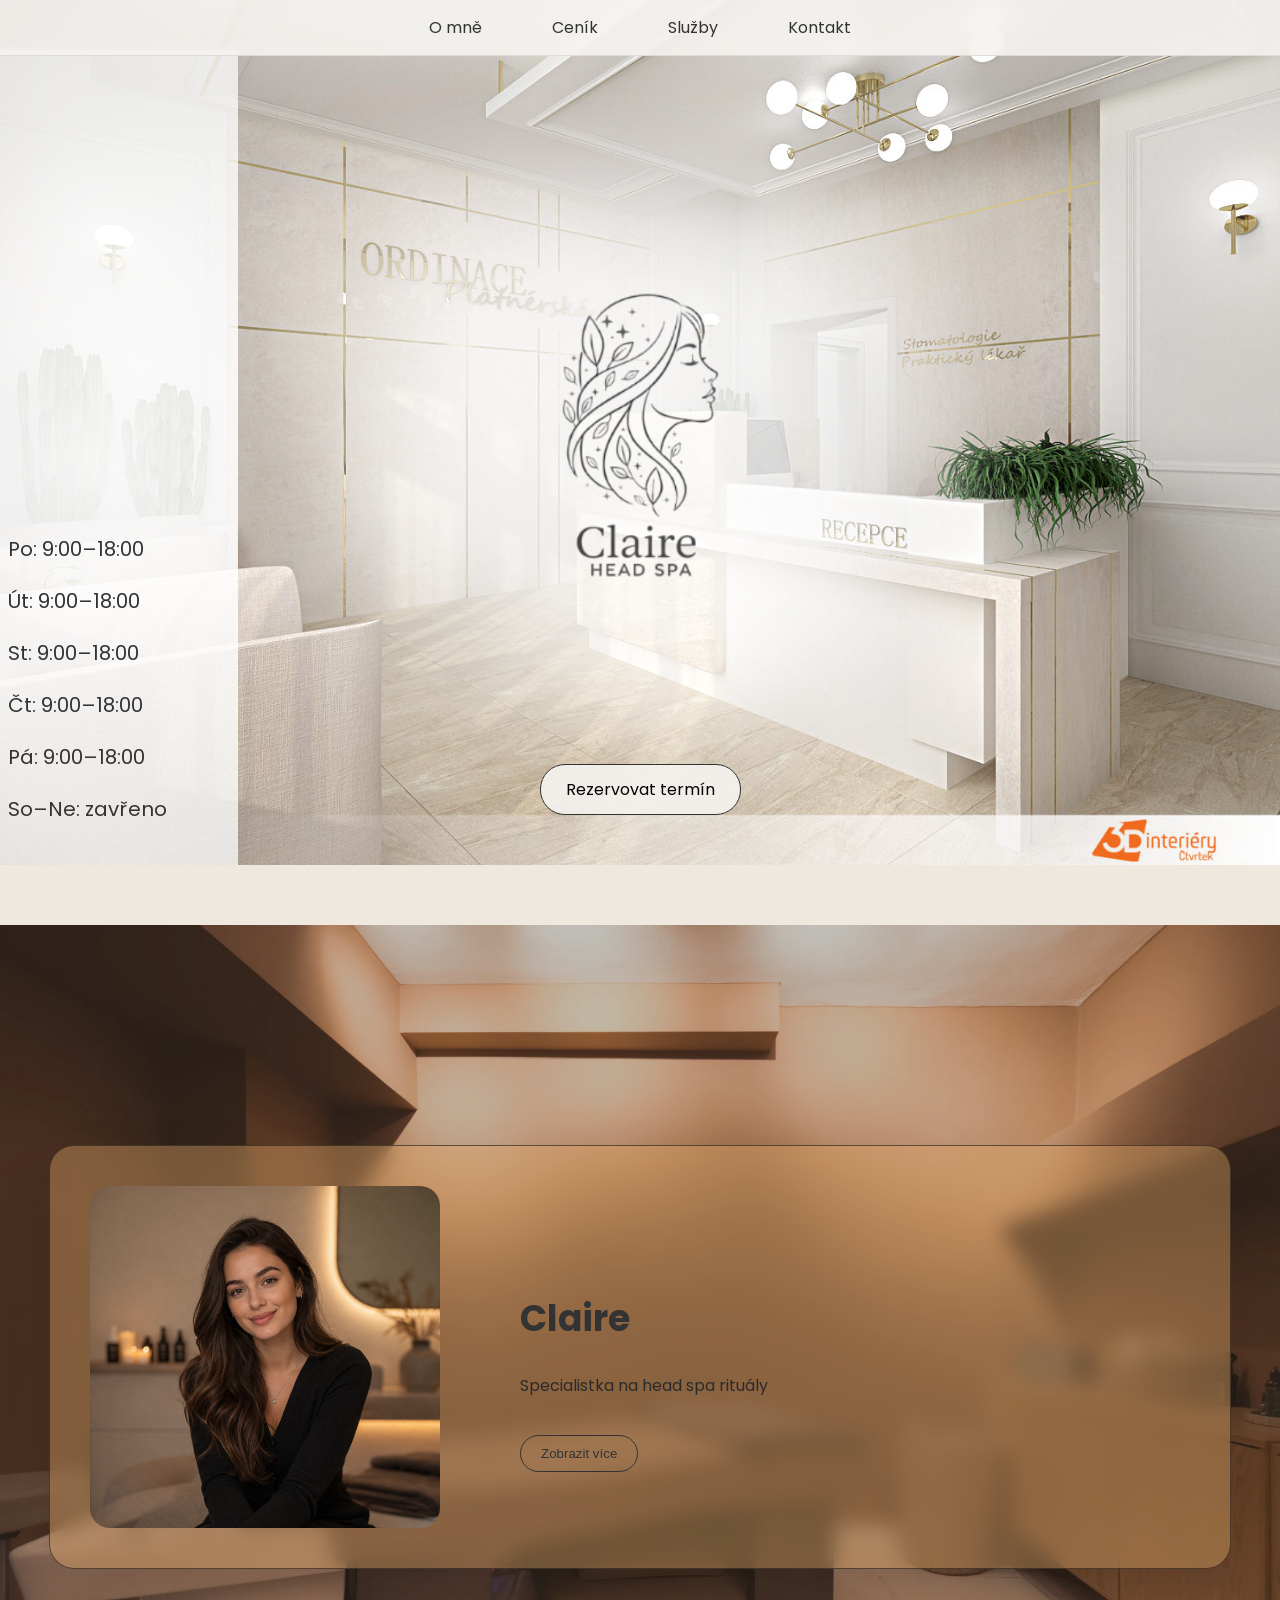
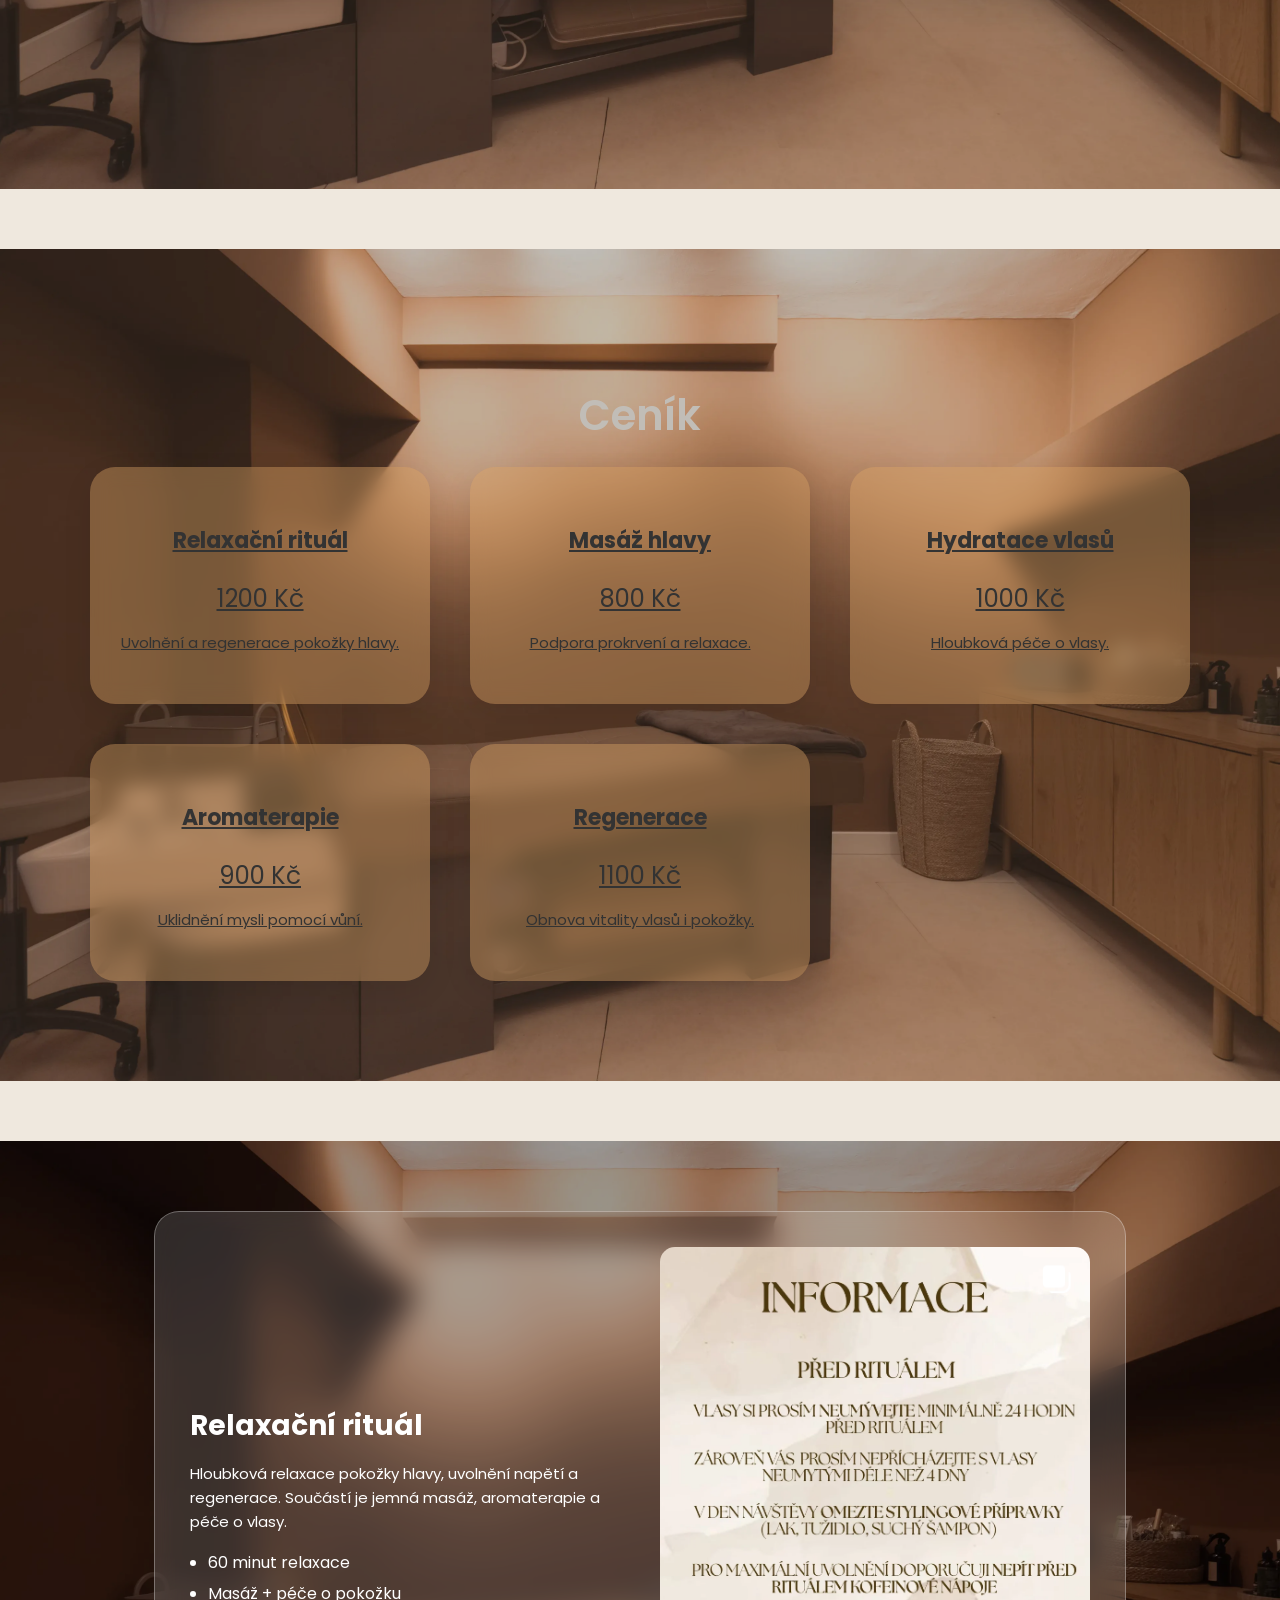
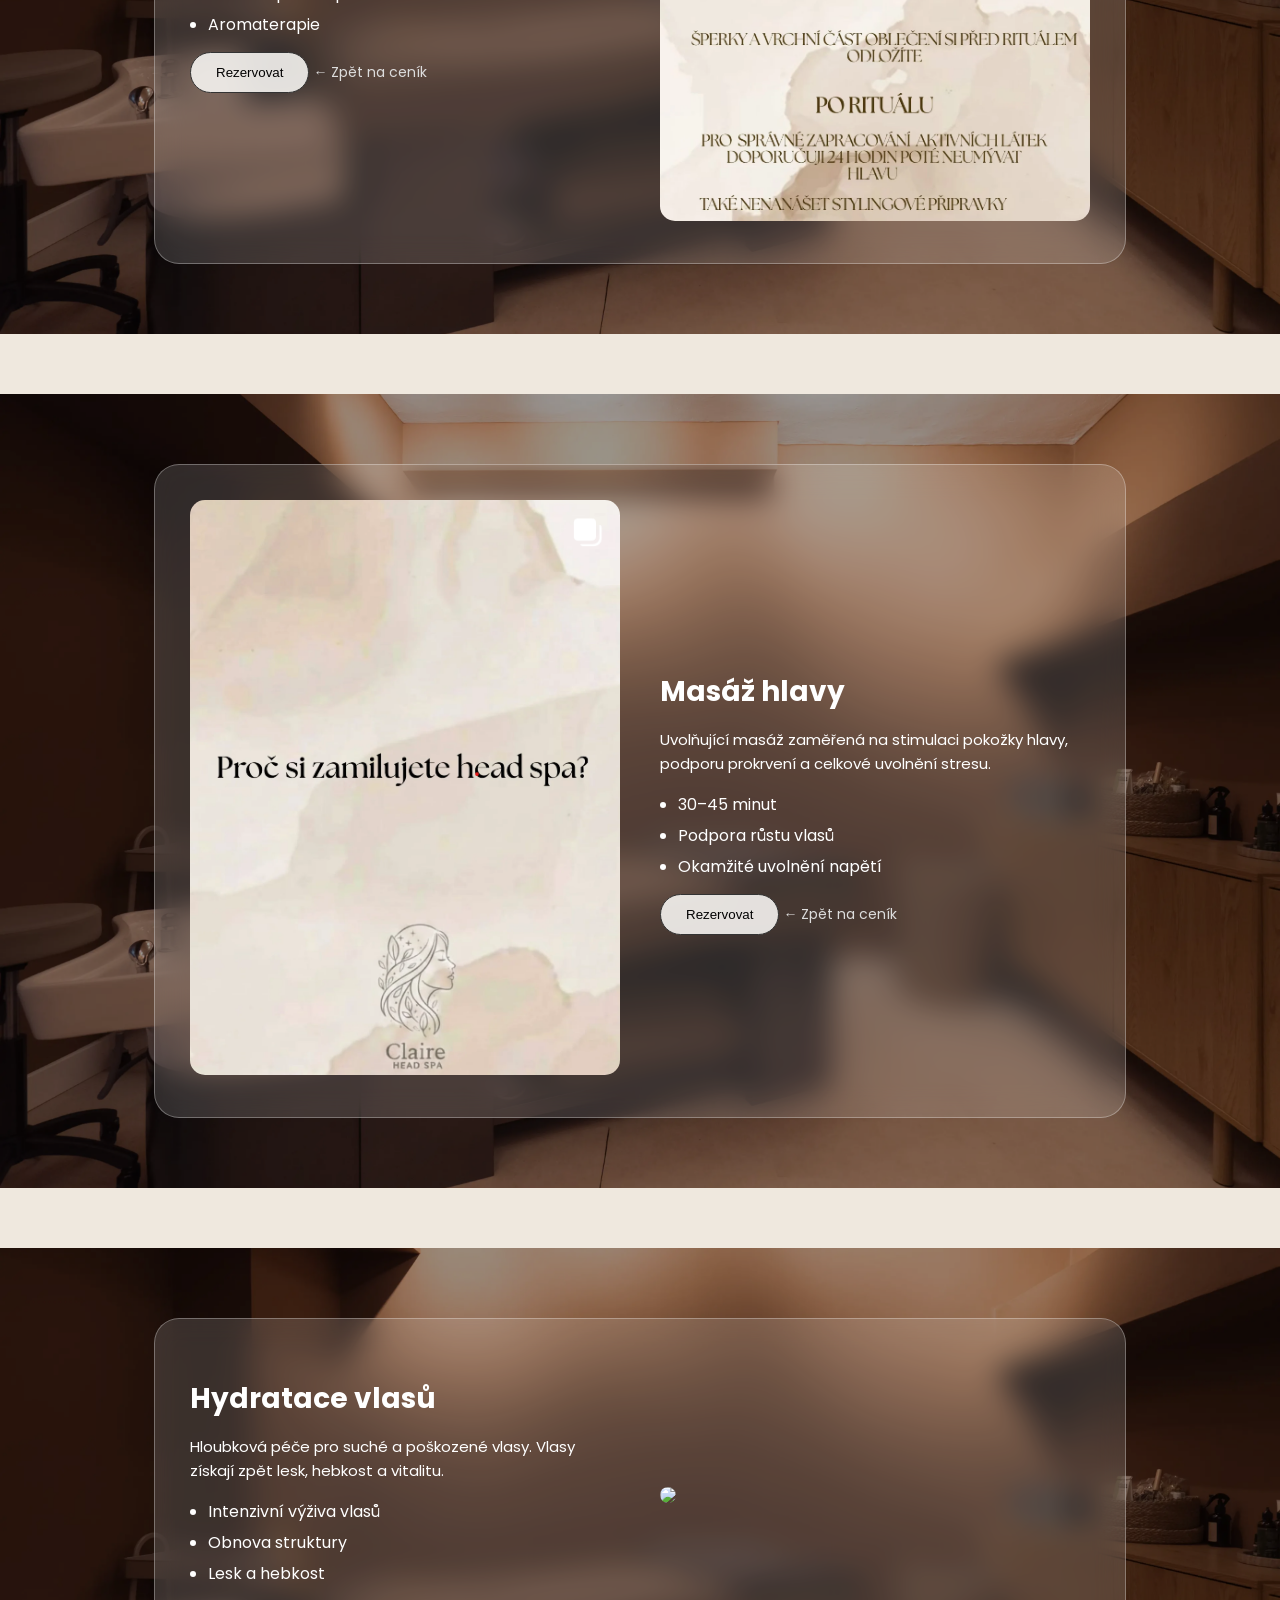
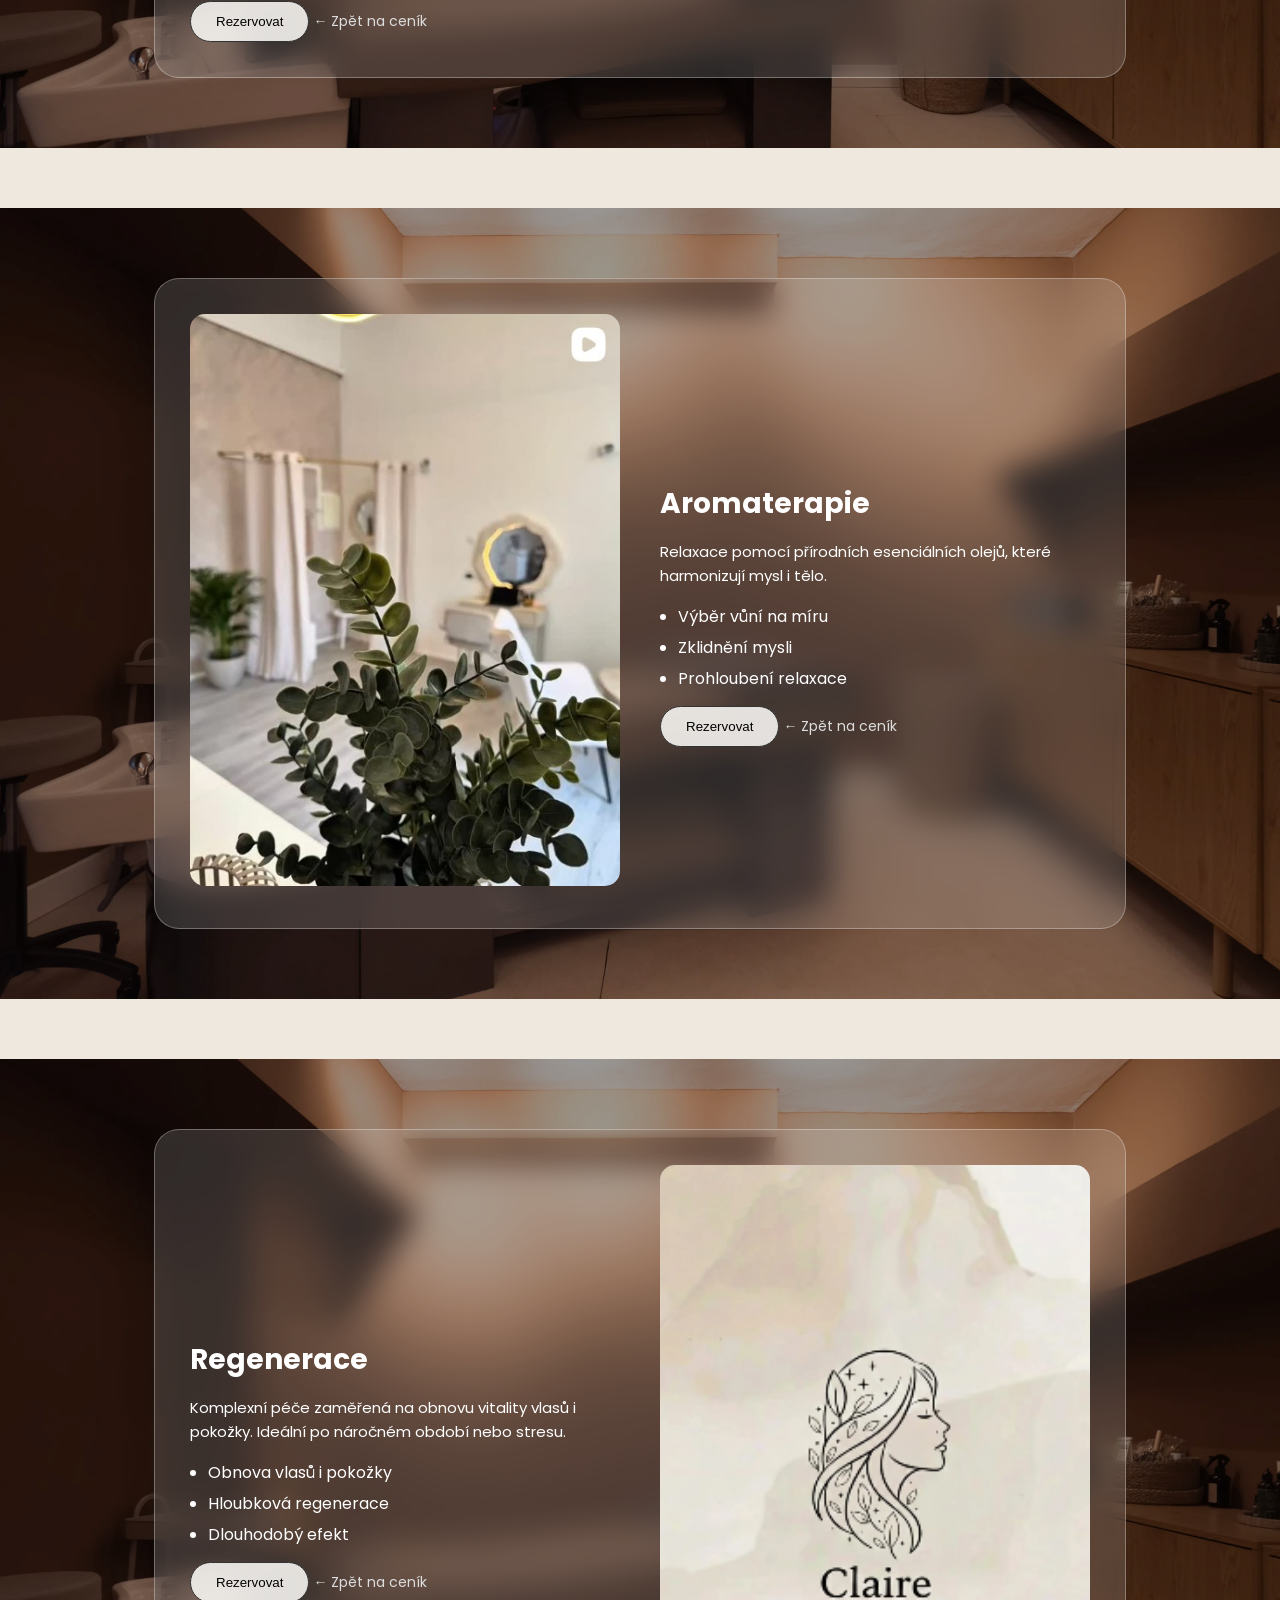
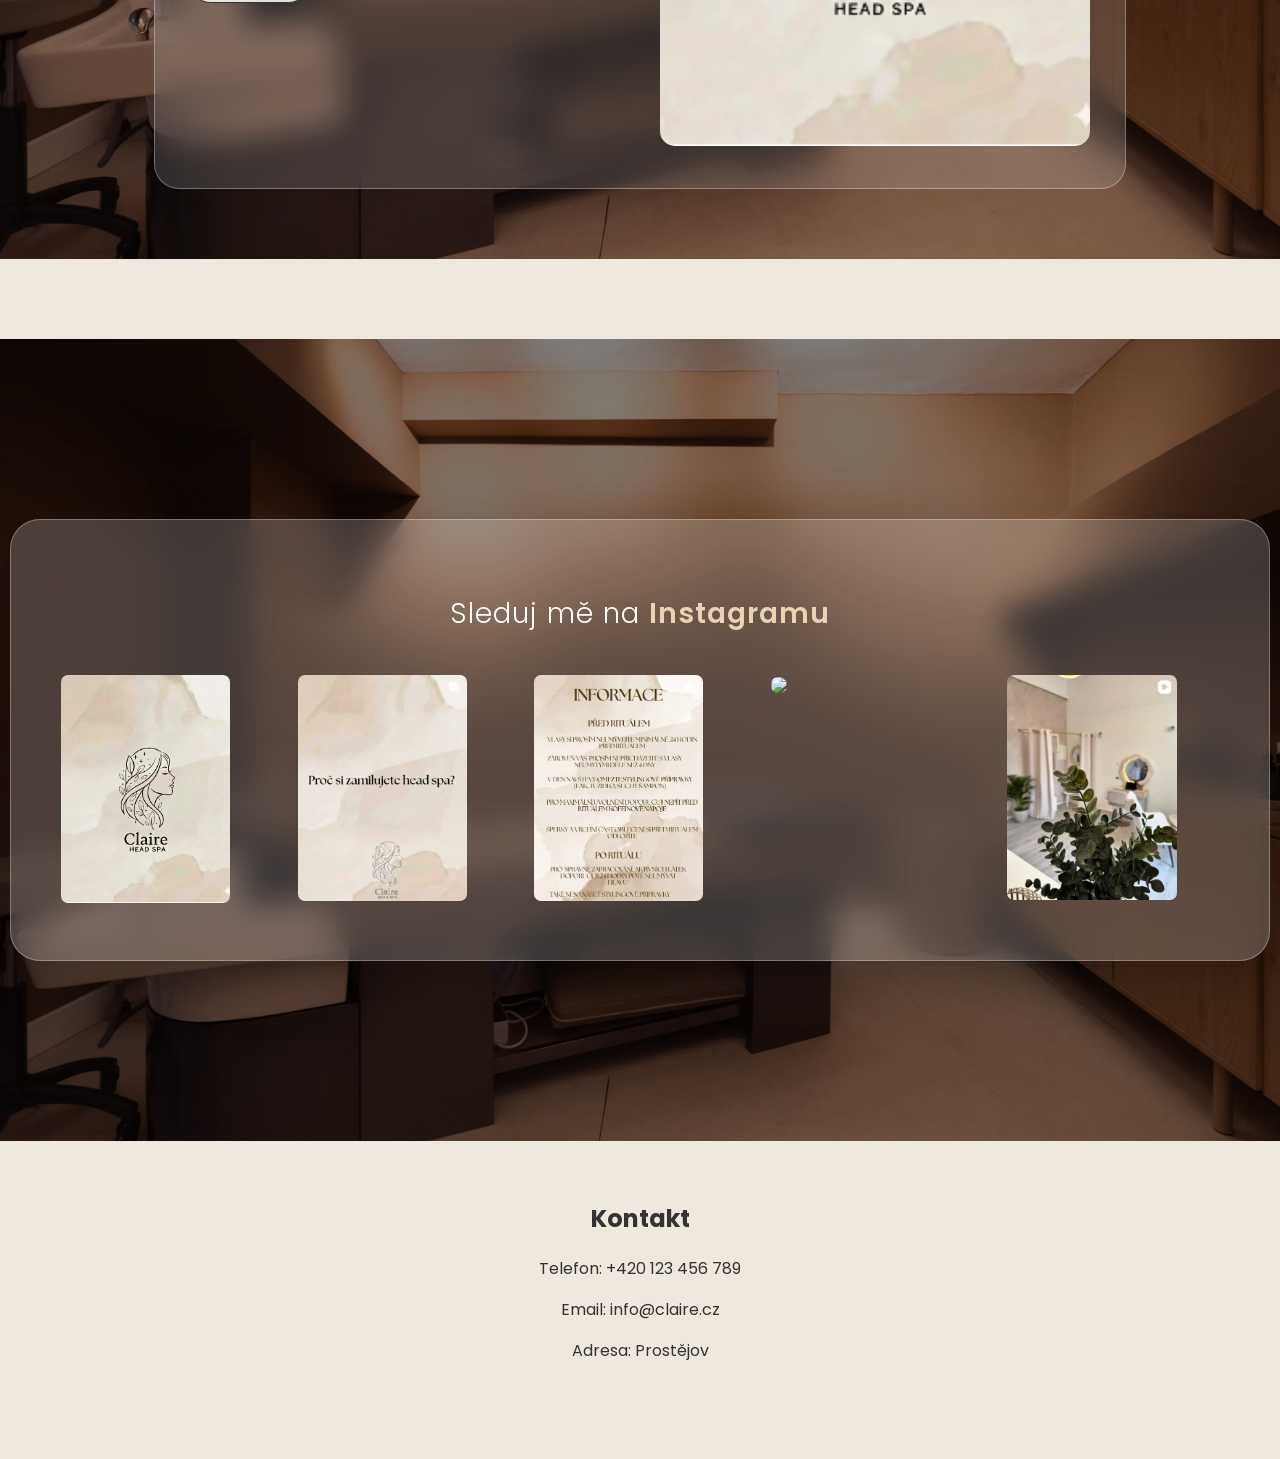
==== index.html @ d5cafb88 "Add files via upload" ====
<!DOCTYPE html>
<html lang="cs">
<head>
<link href="https://fonts.googleapis.com/css2?family=Poppins:wght@300;400;600&display=swap" rel="stylesheet">
    <meta charset="UTF-8">    
    <title>Claire</title>
    <link rel="stylesheet" href="style.css">
<meta name="viewport" content="width=device-width, initial-scale=1.0">
</head>
<body>
    
<!-- HORNÍ MENU-->
 <nav>
    <a href="#omne">O mně</a>
    <a href="#sluzby">Ceník</a>
    <div class="dropdown">

    <div class="dropdown">
    <a href="#" onclick="toggleDropdown(event)">Služby</a>

    <div class="dropdown-menu" id="dropdownMenu">
        <a href="#relaxacni">Relaxační rituál</a>
        <a href="#masaz">Masáž hlavy</a>
        <a href="#hydratace">Hydratace vlasů</a>
        <a href="#aroma">Aromaterapie</a>
        <a href="#regenerace">Regenerace</a>
    </div>
</div>
</div>
    <a href="#kontakt">Kontakt</a>
</nav>

 <!-- HLAVNÍ STRÁNKA-->
  <section class="HLAVNÍ_STRÁNKA">

    <div class="VNITŘEK_HLAVNÍ_STRÁNKY">
<div class="OTEVIRACI_DOBA">
   <p>Po: 9:00–18:00</p>
    <p>Út: 9:00–18:00</p>
    <p>St: 9:00–18:00</p>
    <p>Čt: 9:00–18:00</p>
    <p>Pá: 9:00–18:00</p>
    <p class="zavreno">So–Ne: zavřeno</p>
</div>
    <div class="LOGO_WRAP">
    <img src="fotky/logo.png" class="LOGO_FIRMY">
</div>

    

    <div class="KONTENT_HLAVNÍ_STRÁNKY">
        <a href="https://matej-pecha.reservio.com" target="_blank" class="btn">
    Rezervovat termín
</a>
    
</button>
    </div>

</div>

</section>

  <!--O MNĚ-->
  <section id="omne">

    <div class="O_MNE_CELE">

        <div class="O_MNE_RAMECEK">

            <img src="fotky/Relaxed elegance in soft lighting.png" class="O_MNE_FOTKA">

           <div class="O_MNE_INFO">

           <h2>Claire</h2>
           <p>Specialistka na head spa rituály</p>

           <div class="O_MNE_VICE" id="O_MNE_VICE_JS">
           <p>Věnuji se relaxačním rituálům...</p>
           <p>Mým cílem je vytvořit prostor klidu.ssssssssssssssssss..</p>
           
        </div>

         <button onclick="toggleAbout()" class="O_MNE_BTN">
           Zobrazit více
         </button>

        </div>

           </div>

        </div>

    </div>

</section>
  <!--SLUŽBY-->
 <section id="sluzby">

    <h2>Ceník</h2>

    <div class="SLUŽBY_VŠECHNY">

        <a href="#relaxacni" class="SLUŽBA_BOX">
            <h3>Relaxační rituál</h3>
            <p class="CENA_SLUŽBY">1200 Kč</p>
            <p class="POPIS_SLUŽBY">Uvolnění a regenerace pokožky hlavy.</p>
        </a>

        <a href="#masaz" class="SLUŽBA_BOX">
            <h3>Masáž hlavy</h3>
            <p class="CENA_SLUŽBY">800 Kč</p>
            <p class="POPIS_SLUŽBY">Podpora prokrvení a relaxace.</p>
        </a>

        <a href="#hydratace" class="SLUŽBA_BOX">
            <h3>Hydratace vlasů</h3>
            <p class="CENA_SLUŽBY">1000 Kč</p>
            <p class="POPIS_SLUŽBY">Hloubková péče o vlasy.</p>
        </a>

        <a href="#aroma" class="SLUŽBA_BOX">
            <h3>Aromaterapie</h3>
            <p class="CENA_SLUŽBY">900 Kč</p>
            <p class="POPIS_SLUŽBY">Uklidnění mysli pomocí vůní.</p>
        </a>

        <a href="#regenerace" class="SLUŽBA_BOX">
            <h3>Regenerace</h3>
            <p class="CENA_SLUŽBY">1100 Kč</p>
            <p class="POPIS_SLUŽBY">Obnova vitality vlasů i pokožky.</p>
        </a>

    </div>

</section>
<section class="DETAIL_SLUZBY" id="relaxacni">

    <div class="DETAIL_BOX">

        <div class="DETAIL_TEXT">
            <h2>Relaxační rituál</h2>
            <p>
                Hloubková relaxace pokožky hlavy, uvolnění napětí a regenerace.
                Součástí je jemná masáž, aromaterapie a péče o vlasy.
            </p>

            <ul>
                <li>60 minut relaxace</li>
                <li>Masáž + péče o pokožku</li>
                <li>Aromaterapie</li>
            </ul>

            <button class="btn" onclick="openReservio()">
                Rezervovat
            </button>

            <a href="#sluzby" class="zpet">← Zpět na ceník</a>
        </div>

        <div class="DETAIL_IMAGE">
            <img src="fotky/ig7.png">
        </div>

    </div>

</section>

<section class="DETAIL_SLUZBY" id="masaz">

    <div class="DETAIL_BOX">

        <div class="DETAIL_IMAGE">
            <img src="fotky/ig5.png">
        </div>

        <div class="DETAIL_TEXT">
            <h2>Masáž hlavy</h2>
            <p>
                Uvolňující masáž zaměřená na stimulaci pokožky hlavy,
                podporu prokrvení a celkové uvolnění stresu.
            </p>

            <ul>
                <li>30–45 minut</li>
                <li>Podpora růstu vlasů</li>
                <li>Okamžité uvolnění napětí</li>
            </ul>

            <button class="btn" onclick="openReservio()">
                Rezervovat
            </button>

            <a href="#sluzby" class="zpet">← Zpět na ceník</a>
        </div>

    </div>

</section>

<section class="DETAIL_SLUZBY" id="hydratace">

    <div class="DETAIL_BOX">

        <div class="DETAIL_TEXT">
            <h2>Hydratace vlasů</h2>
            <p>
                Hloubková péče pro suché a poškozené vlasy.
                Vlasy získají zpět lesk, hebkost a vitalitu.
            </p>

            <ul>
                <li>Intenzivní výživa vlasů</li>
                <li>Obnova struktury</li>
                <li>Lesk a hebkost</li>
            </ul>

            <button class="btn" onclick="openReservio()">
                Rezervovat
            </button>

            <a href="#sluzby" class="zpet">← Zpět na ceník</a>
        </div>

        <div class="DETAIL_IMAGE">
            <img src="fotky/ig8.png">
        </div>

    </div>

</section>

<section class="DETAIL_SLUZBY" id="aroma">

    <div class="DETAIL_BOX">

        <div class="DETAIL_IMAGE">
            <img src="fotky/ig9.png.jpg">
        </div>

        <div class="DETAIL_TEXT">
            <h2>Aromaterapie</h2>
            <p>
                Relaxace pomocí přírodních esenciálních olejů,
                které harmonizují mysl i tělo.
            </p>

            <ul>
                <li>Výběr vůní na míru</li>
                <li>Zklidnění mysli</li>
                <li>Prohloubení relaxace</li>
            </ul>

            <button class="btn" onclick="openReservio()">
                Rezervovat
            </button>

            <a href="#sluzby" class="zpet">← Zpět na ceník</a>
        </div>

    </div>

</section>

<section class="DETAIL_SLUZBY" id="regenerace">

    <div class="DETAIL_BOX">

        <div class="DETAIL_TEXT">
            <h2>Regenerace</h2>
            <p>
                Komplexní péče zaměřená na obnovu vitality vlasů i pokožky.
                Ideální po náročném období nebo stresu.
            </p>

            <ul>
                <li>Obnova vlasů i pokožky</li>
                <li>Hloubková regenerace</li>
                <li>Dlouhodobý efekt</li>
            </ul>

            <button class="btn" onclick="openReservio()">
                Rezervovat
            </button>

            <a href="#sluzby" class="zpet">← Zpět na ceník</a>
        </div>

        <div class="DETAIL_IMAGE">
            <img src="fotky/ig10.png">
        </div>

    </div>

</section>
<!--INFORMACE-->
<div id="reservioPopup" class="RESERVIO_POPUP">

    <div class="RESERVIO_BOX">

        <span class="closeBtn" onclick="closeReservio()">×</span>

        <iframe 
            src="https://matej-pecha.reservio.com"
            frameborder="0">
        </iframe>

    </div>

</div>

<!--KONTAKT-->
<section id="kontakt">

    <!-- 🔥 IG SEKCE -->
    <div class="IG_SECTION">

        <div class="IG_BOX">

            
               <h2 class="IG_TITLE">
                 Sleduj mě na 
                
                <a href="https://www.instagram.com/" target="_blank">Instagramu</a>
            </h2>

            <div class="IG">

                <a href="https://www.instagram.com/p/DUapZm1Ar8i/?utm_source=ig_web_copy_link&igsh=MzRlODBiNWFlZA==" target="_blank">
                    <img src="fotky/ig10.png">
                </a>

                <a href="https://www.instagram.com/p/DUinmpxAhUt/?utm_source=ig_web_copy_link&igsh=MzRlODBiNWFlZA==" target="_blank">
                    <img src="fotky/ig5.png">
                </a>

                <a href="https://www.instagram.com/p/DV8w48PAqqt/?utm_source=ig_web_copy_link&igsh=MzRlODBiNWFlZA==" target="_blank">
                    <img src="fotky/ig7.png">
                </a>

                <a href="https://www.instagram.com/p/DWlobAoAiCV/?utm_source=ig_web_copy_link&igsh=MzRlODBiNWFlZA==" target="_blank">
                    <img src="fotky/ig8.png">
                </a>

                <a href="https://www.instagram.com/reel/DW1vfUmAuwf/?utm_source=ig_web_copy_link&igsh=MzRlODBiNWFlZA==" target="_blank">
                    <img src="fotky/ig9.png.jpg">
                </a>

            </div>

        </div>

    </div>

    <!-- 🔥 KONTAKTY -->
    <div class="KONTAKT_INFO">

        <h2>Kontakt</h2>

        <p>Telefon: +420 123 456 789</p>
        <p>Email: info@claire.cz</p>
        <p>Adresa: Prostějov</p>

    </div>

</section>
<script src="script.js"></script>
</body>
</html>
---- style.css ----
body {
    font-family: 'Poppins', sans-serif;
    margin: 0;
    color: #333;
    background: rgba(238, 230, 219, 0.9);
    
    
}
html {
    scroll-behavior: smooth;
    scroll-padding-top: 80px; /* 🔥 místo paddingu */

}
section {
    padding: 80px 0px;
    
}
section + section {
    margin-top: 60px;
}
/*ZAČÁTEK MENU*/
/* wrapper */
.dropdown {
    position: relative;
    display: inline-block; /* 🔥 DŮLEŽITÉ */
}

/* menu */
.dropdown-menu {
    position: absolute;
    top: 100%;
    left: 50%;
    transform: translateX(-50%);

    background: rgba(245, 243, 240, 0.95);
    backdrop-filter: blur(10px);

    border-radius: 15px;
    padding: 10px 0;

    min-width: 220px;

    opacity: 0;
    pointer-events: none;

    transition: 0.3s ease;

    z-index: 10000;
}

/* 🔥 aktivní stav */
.dropdown-menu.active {
    opacity: 1;
    pointer-events: auto;
}
nav {
    position: fixed;
    top: 0;
    left: 0;
    width: 100%;
    z-index: 9999;

    background: rgba(245, 243, 240, 0.9);
    backdrop-filter: blur(2px);
    border-bottom: 1px solid #e0dbd5;

    display: flex;
    justify-content: center;
    gap: 40px;
    padding: 15px 0;
}

nav a {
    margin: 0 15px;
    text-decoration: none;
    color: #333;
    transition: 0.3s;
    display: inline-block; /* 🔥 DŮLEŽITÉ */
    position: relative;
}

nav a:hover {
    color: #181614;
}
nav a::after {
    content: "";
    position: absolute;
    width: 0;
    height: 2px;
    background: #181614;
    left: 0;
    bottom: -5px;
    transition: 0.3s;
    left: 50%;
    transform: translateX(-50%);
}

nav a:hover::after {
    width: 100%;
}
/*KONEC MENU*/

/*ZAČÁTEK HLAVNÍ STRÁNKY*/
/* ===== HERO (STEJNÉ JAKO O MNĚ) ===== */

.HLAVNÍ_STRÁNKA {
    width: 100%;
    padding: 120px 0;
background: url("fotky/recepce.jpg") center/cover no-repeat;
    
@media (max-width: 768px) {

    .HLAVNÍ_STRÁNKA {
        padding: 80px 0;
    }

    .VNITŘEK_HLAVNÍ_STRÁNKY {
        height: auto;
        display: flex;
        flex-direction: column;
        align-items: center;
        justify-content: center;
    }

    .OTEVIRACI_DOBA {
        position: static;
        margin-top: 20px;
        text-align: center;
        font-size: 16px;
    }

    .LOGO_WRAP {
        position: static;
        transform: none;
    }

    .LOGO_FIRMY {
        position: static;
        transform: none;
        width: 120px;
        margin-top: 20px;
    }

    .KONTENT_HLAVNÍ_STRÁNKY {
        position: static;
        margin-top: 20px;
    }

}
@media (max-width: 768px) {

    body {
        overflow-x: hidden;
    }

    .VNITŘEK_HLAVNÍ_STRÁNKY {
        width: 95%;
        max-width: 100%;
        margin: 0 auto;
    }

}
}
.OTEVIRACI_DOBA {
    position: absolute;
    bottom: -100px;   /* 🔥 víc dolů */
    left: -120px;     /* 🔥 víc doleva (do rohu) */

    z-index: 3;

    color: #333;
    font-size: 20px; /* 🔥 větší text */
    line-height: 1.6;
}

/* mlha za textem */
.OTEVIRACI_DOBA::before {
    content: "";
    position: absolute;

    top: -17%;
    left: 50%;
    transform: translate(-50%, -50%);

    width: 300px;
    height: 816px;

    background: radial-gradient(
        circle,
        rgba(255, 255, 255, 0.952),
        rgba(255, 255, 255, 0.726)
    );

    filter: blur(40);

    z-index: -1;
}
.VNITŘEK_HLAVNÍ_STRÁNKY {
    width: 80%;
    margin: 0 auto;
    height: 625px; /* 🔥 pevná výška */

    position: relative;

    
}
/* bílá mlha v rohu */
.LOGO_WRAP {
    position: absolute;
    top: 50%;
    left: 50%;
    transform: translate(-50%, -50%);
}

.LOGO_WRAP::after {
    content: "";
    position: absolute;

    top: 50%;
    left: 50%;
    transform: translate(-50%, -50%);

    width: 600px;
    height: 600px;
opacity: 0.9;
    background: radial-gradient(
        circle,
        rgba(255,255,255,1),     /* 🔥 silnější střed */
        rgba(255, 255, 255, 0.856),   /* 🔥 přechod */
        rgba(255,255,255,0)
    );

    filter: blur(50px);

    z-index: 1; /* 🔥 OPRAVA */
}


/* logo */
.LOGO_FIRMY {
    position: absolute;

    top: 50%;
    left: 50%;

    transform: translate(-50%, -50%); /* 🔥 přesné vycentrování */
     transition: transform 0.6s ease; /* 🔥 pomalejší */
    width: 175px; /* můžeš doladit */
    z-index: 5;
}
.LOGO_FIRMY:hover {
    transform: translate(-50%, -50%) scale(1.1);
}

/* text + tlačítko */
/* kontejner pro tlačítko */
.KONTENT_HLAVNÍ_STRÁNKY {
    position: absolute;
    bottom: -70px;
    left: 0;
    width: 100%;
 z-index: 2;
    display: flex;
    justify-content: center;
}

/* tlačítko */
.btn {
    padding: 12px 25px;
    border-radius: 25px;

    background: rgba(245, 243, 240, 0.9);
    color: rgb(3, 3, 3);

    border: 1.2px solid #333;

    text-decoration: none;

    transition: 0.3s ease;
    cursor: pointer;
}
.btn:hover {
    transform: scale(1.05);
    background: #bdb3aa;
}
/*KONEC HLAVNÍ STRÁNKY*/

/*ZAČÁTEK O MNĚ*/
/* ===== O MNĚ ===== */

.O_MNE_CELE {
    padding: 100px 20px;
    position: relative;
    z-index: 2;
}

.O_MNE_RAMECEK {
    display: flex;
    align-items: center;
    gap: 80px;
    transition: transform 0.3s ease, box-shadow 0.3s ease;
    max-width: 1100px;
    margin: auto;
justify-content: flex-start;
    padding: 40px;

    border-radius: 25px;

    background: rgba(219, 165, 104, 0.4); /* 🔥 průhledné */
    backdrop-filter: blur(10px); /* 🔥 luxus */

    border: 1px solid rgba(37, 30, 30, 0.651);

    box-shadow: 0 20px 50px rgba(0,0,0,0.1);
}
.O_MNE_RAMECEK:hover {
    transform: scale(1.005); /* 🔥 zvětšení */
    box-shadow: 0 30px 60px rgba(0,0,0,0.15);
}
    
/* foto */
.O_MNE_FOTKA {
    width: 350px;
    border-radius: 20px;
    transition: 0.3s;
}
.O_MNE_FOTKA:hover {
    transform: scale(1.17);
}
@media (max-width: 768px) {

    .O_MNE_FOTKA {
        width: 100%;
        max-width: 300px;
        height: 300px;
        object-fit: cover; /* 🔥 fix deformace */
    }

}
/* text */
.O_MNE_INFO {
    max-width: 500px;
      margin-top: 20px;
      display: flex;
    flex-direction: column;
    align-items: flex-start;
}

.O_MNE_INFO h2 {
    font-size: 36px;
    margin-bottom: 10px;
    color: #333;
}

.O_MNE_INFO p {
    font-size: 16px;
    color: #2b2b2b;
    line-height: 1.7;
    flex: 1; /* 🔥 zabere celý prostor */
    max-width: none;
}

/* tlačítko */
.O_MNE_BTN {
    margin-top: 10px;
    padding: 10px 20px;
    border-radius: 20px;

    border: 1px solid #333;
    background: transparent;
    color: #333;

    cursor: pointer;

    transition: all 0.3s ease;
}
.O_MNE_BTN:hover {
    transform: scale(1.1);

    background: #333;
    color: white;
}
/* skrytý text */
.O_MNE_VICE {
    max-height: 0;
    overflow: hidden;
    opacity: 0;
margin-top: 10px;
    transform: translateY(10px);
    transition: all 0.4s ease;
}
.O_MNE_VICE.aktivni {
    max-height: 300px;
    width: 100%;  
    opacity: 1;
}
#omne {
    position: relative;

    background: url("fotky/studio.png") center/cover no-repeat;

    padding: 120px 20px;
}
#omne::before {
    content: "";
    position: absolute;
    inset: 0;

    background: rgba(83, 72, 54, 0.356); /* 🔥 klíč */
}
/*KONEC O MNĚ*/

/*ZAČÁTEK CENÍKU*/
#sluzby {
    padding: 100px 20px;
    text-align: center;
    position: relative;

    background: url("fotky/studio.png") center/cover no-repeat;

    
}
#sluzby::before {
    content: "";
    position: absolute;
    inset: 0;

    background: rgba(83, 72, 54, 0.356); /* 🔥 klíč */
}
#sluzby h2 {
    font-size: 42px;
    font-weight: 600;
    margin-bottom: 20px;
    color: #ffffff;
    z-index: 10;
}

#Služby h2::after {
    content: "";
    display: block;
    width: 60px;
    height: 3px;
    background: #4b3526;
    margin: 15px auto 0;
    border-radius: 2px;
    z-index: 4;
}

.SLUŽBY_VŠECHNY {
    display: grid;
    grid-template-columns: repeat(3, 1fr);
    gap: 40px;
    max-width: 1100px;
    margin: auto;
}
.SLUŽBA_BOX h3 {   
    font-size: 22px;
    margin-bottom: 12px;
}
.SLUŽBA_BOX {
     background: rgba(219, 165, 104, 0.4); /* 🔥 lehce průhledné */
     backdrop-filter: blur(10px);
    padding: 35px 30px;
    border-radius: 25px;
    text-align: center;
    transition: all 0.3s ease;
    box-shadow: 0 10px 30px rgba(0,0,0,0.08);
    
    color: inherit;
    display: block;
    cursor: pointer;
}

.SLUŽBA_BOX:hover {
    transform: translateY(-10px);
    box-shadow: 0 25px 50px rgba(0,0,0,0.15);
    
}

.CENA_SLUŽBY {
    font-size: 24px;
    margin-bottom: 12px;
}

.POPIS_SLUŽBY {
    font-size: 15px;
}


/* mobil */
@media (max-width: 768px) {
    .SLUŽBY_VŠECHNY {
        grid-template-columns: 1fr;
    }
}
/*KOENC CENÍKU*/
.DETAIL_SLUZBY { 
    padding: 70px 20px;
    position: relative;

    background: url("fotky/studio.png") center/cover no-repeat;
}

.DETAIL_SLUZBY::before {
    content: "";
    position: absolute;
    inset: 0;
    background: rgba(0,0,0,0.4);
}

.DETAIL_BOX {
    position: relative;
    z-index: 2;

    max-width: 900px;
    margin: auto;

    display: flex;
    gap: 40px;
    align-items: center;

    padding: 35px;

    border-radius: 25px;

    background: rgba(255,255,255,0.15);
    backdrop-filter: blur(15px);

    border: 1px solid rgba(255,255,255,0.3);
}

.DETAIL_TEXT {
    flex: 1;
    color: white;
}

.DETAIL_TEXT h2 {
    font-size: 28px;
    margin-bottom: 10px;
}

.DETAIL_TEXT p {
    font-size: 15px;
    line-height: 1.6;
    margin-bottom: 15px;
}

.DETAIL_TEXT ul {
    margin-bottom: 15px;
    padding-left: 18px;
}

.DETAIL_TEXT li {
    margin-bottom: 6px;
}

.DETAIL_IMAGE {
    flex: 1;
}

.DETAIL_IMAGE img {
    width: 100%;
    border-radius: 15px;
}

/* zpět */
.zpet {
    display: inline-block;
    margin-top: 5px;
    font-size: 14px;
    color: #ddd;
    text-decoration: none;
}

/* mobil */
@media (max-width: 768px) {
    .DETAIL_BOX {
        flex-direction: column;
        text-align: center;
    }
}

/* 🔥 IG BACKGROUND SEKCE */
.IG_SECTION {
    position: relative;
    background: url("fotky/studio.png") center/cover no-repeat;
    padding: 180px 10px;
   
   
     
    
     
}

/* 🔥 ztmavení */
.IG_SECTION::before {
    content: "";
    position: absolute;
    inset: 0;
    background: rgba(0,0,0,0.5);
}

/* 🔥 GLASS BOX */
.IG_BOX {
    position: relative;
    z-index: 2;

    max-width: 1400px;
    margin: auto;
    padding: 50px;

    border-radius: 30px;

    background: rgba(255,255,255,0.2);
    backdrop-filter: blur(15px);

    border: 1px solid rgba(255,255,255,0.3);
    box-sizing: border-box;
    box-shadow: 0 20px 60px rgba(0,0,0,0.2);
    
}

/* 🔥 GRID */
.IG {
    display: grid;
    grid-template-columns: repeat(5, 1fr);
    gap: 25px;
    margin-top: 40px;
    justify-content: center;
}

/* 🔥 IMG */
.IG img {
    width: 80%;
    aspect-ratio: 4 / 6,5;
    object-fit: cover;
    border-radius: 7px;
    transition: 0.3s;
}

.IG img:hover {
    transform: scale(1.2);
    filter: brightness(0.9);
}

/* 🔥 KONTAKT POD TÍM */
.KONTAKT_INFO {
    text-align: center;
    margin-top: 60px;
}
.IG_TITLE {
    text-align: center;
    font-size: 28px;
    font-weight: 300;
    color: white;
    letter-spacing: 1px;
    margin-bottom: 40px;
}

/* 🔥 styl odkazu */
.IG_TITLE a {
    text-decoration: none; /* pryč s podtržením */
    color: #e6d3b3; /* elegantní barva */
    font-weight: 600;
    transition: 0.3s;
}

/* hover efekt */
.IG_TITLE a:hover {
    color: #ffffff;
}

@media (max-width: 768px) {
    .IG {
        grid-template-columns: repeat(2, 1fr);
    }
}
.RESERVIO_POPUP {
    position: fixed;
    inset: 0;
    background: rgba(0,0,0,0.6);
    backdrop-filter: blur(6px);

    display: none;
    align-items: center;
    justify-content: center;

    z-index: 99999;
}

.RESERVIO_BOX {
    width: 95%;
    max-width: 1000px;
    height: 90vh;

    background: white;
    border-radius: 25px;
    overflow: hidden;

    position: relative;
}

.RESERVIO_BOX iframe {
    width: 100%;
    height: 100%;
    border: none;
}

.closeBtn {
    position: absolute;
    top: 10px;
    right: 15px;
    font-size: 28px;
    cursor: pointer;
    z-index: 10;
}
body {
    overflow-x: hidden;
}

@media (max-width: 768px) {

    .VNITŘEK_HLAVNÍ_STRÁNKY {
        width: 95%;
        height: auto;
    }

    .OTEVIRACI_DOBA {
        position: static;
        text-align: center;
        margin-top: 20px;
    }

    .LOGO_FIRMY {
        width: 120px;
    }

    .KONTENT_HLAVNÍ_STRÁNKY {
        position: static;
        margin-top: 30px;
    }

    .O_MNE_RAMECEK {
        flex-direction: column;
        gap: 30px;
        text-align: center;
    }

    .O_MNE_FOTKA {
        width: 100%;
        max-width: 280px;
    }

    .O_MNE_INFO {
        align-items: center;
    }

    .SLUŽBY_VŠECHNY {
        grid-template-columns: 1fr;
    }

    .DETAIL_BOX {
        flex-direction: column;
        text-align: center;
    }

    .IG {
        grid-template-columns: repeat(2, 1fr);
    }

    .IG img {
        width: 100%;
    }

    .RESERVIO_BOX {
        height: 80vh;
    }
     nav {
        gap: 10px;
        flex-wrap: wrap; /* 🔥 DŮLEŽITÉ */
        padding: 10px 5px;
    }

    nav a {
        margin: 5px;
        font-size: 14px;
    }
.dropdown-menu {
    display: flex;
    flex-direction: column; /* 🔥 pod sebe */
    align-items: center;
    gap: 10px;
}
}
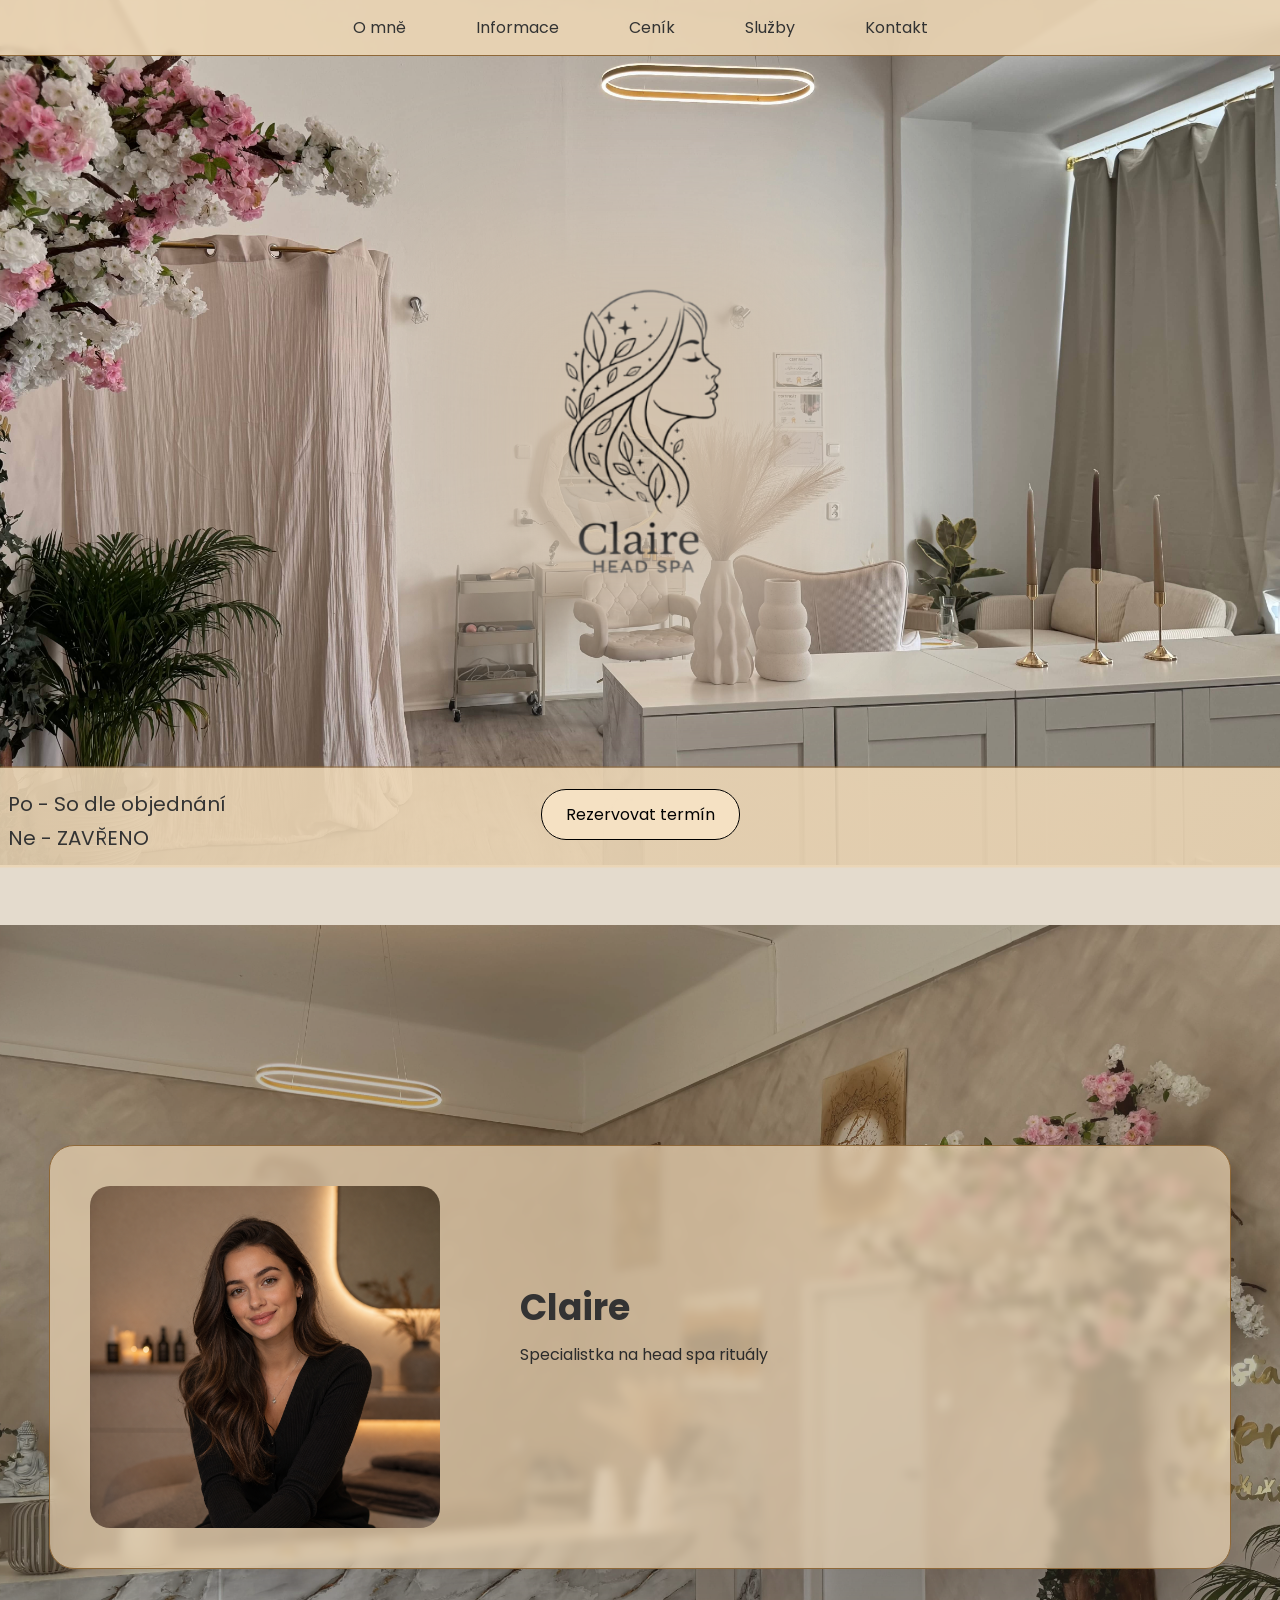
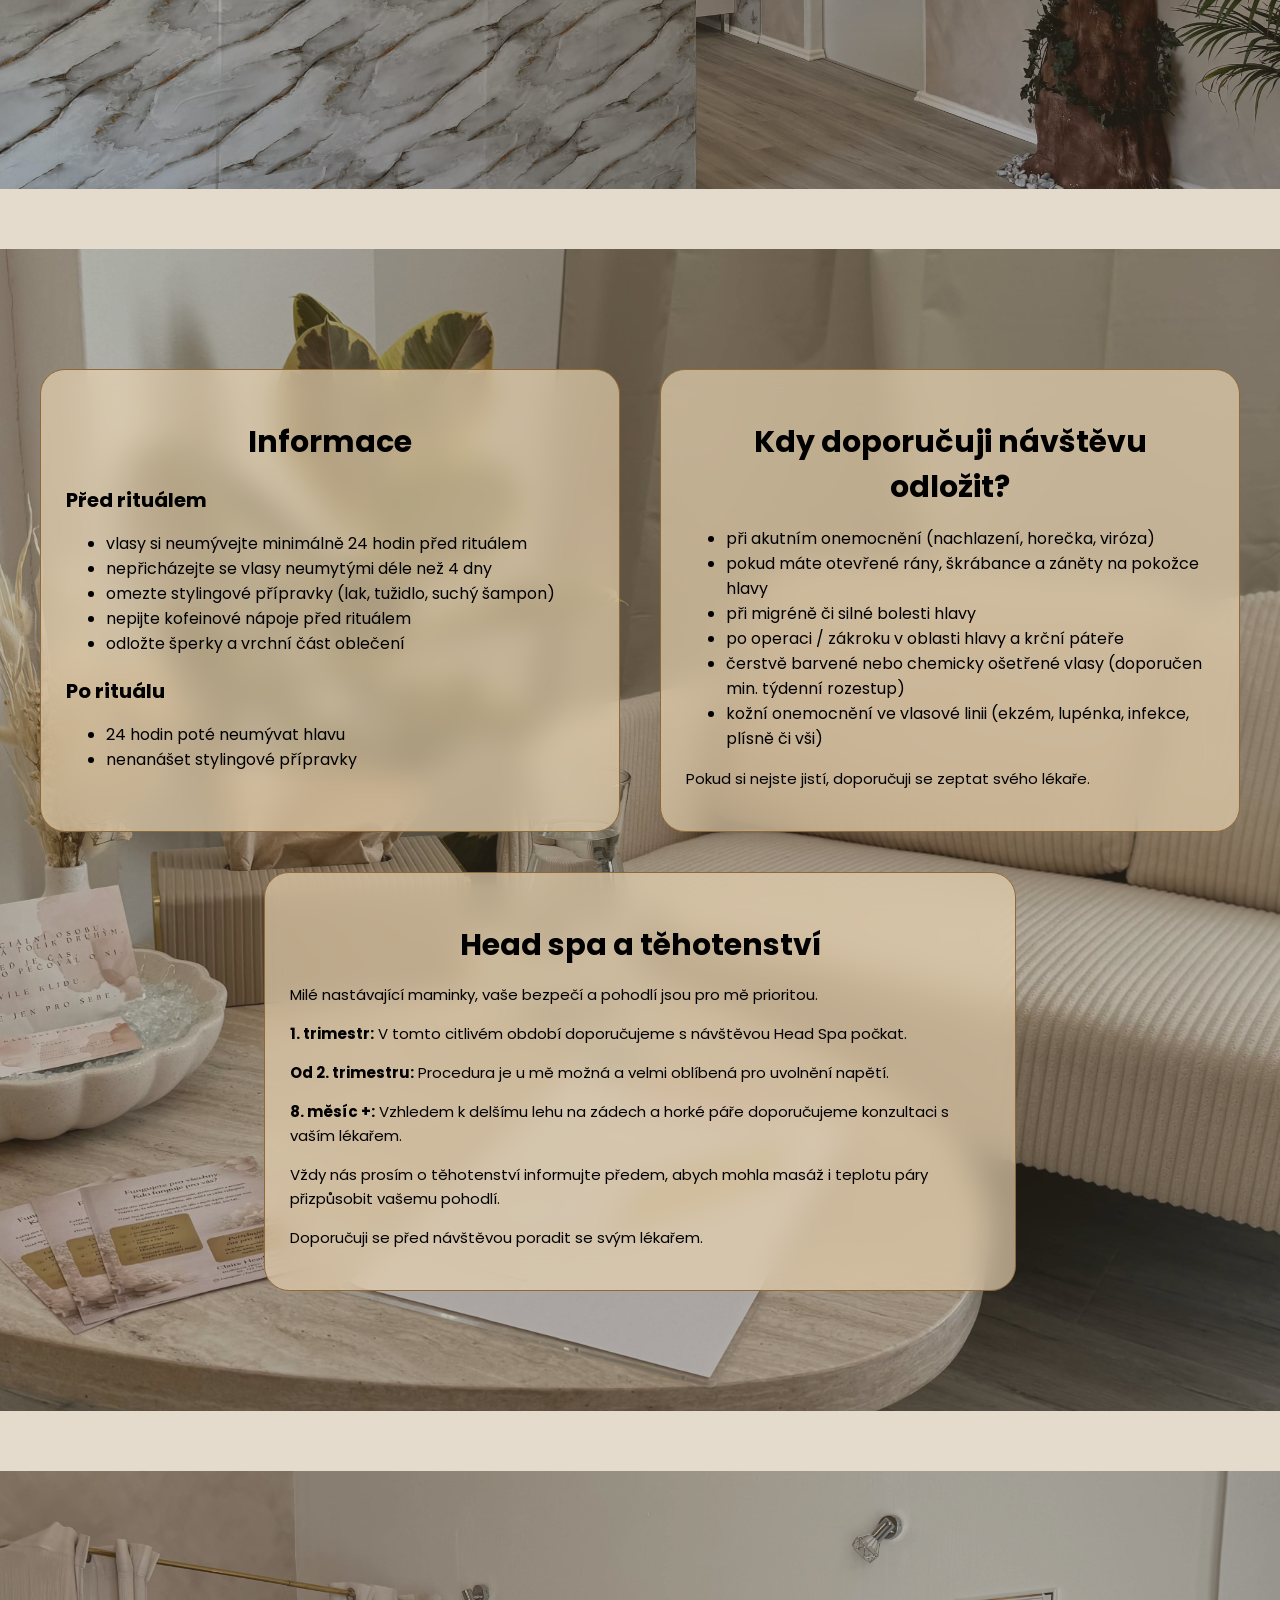
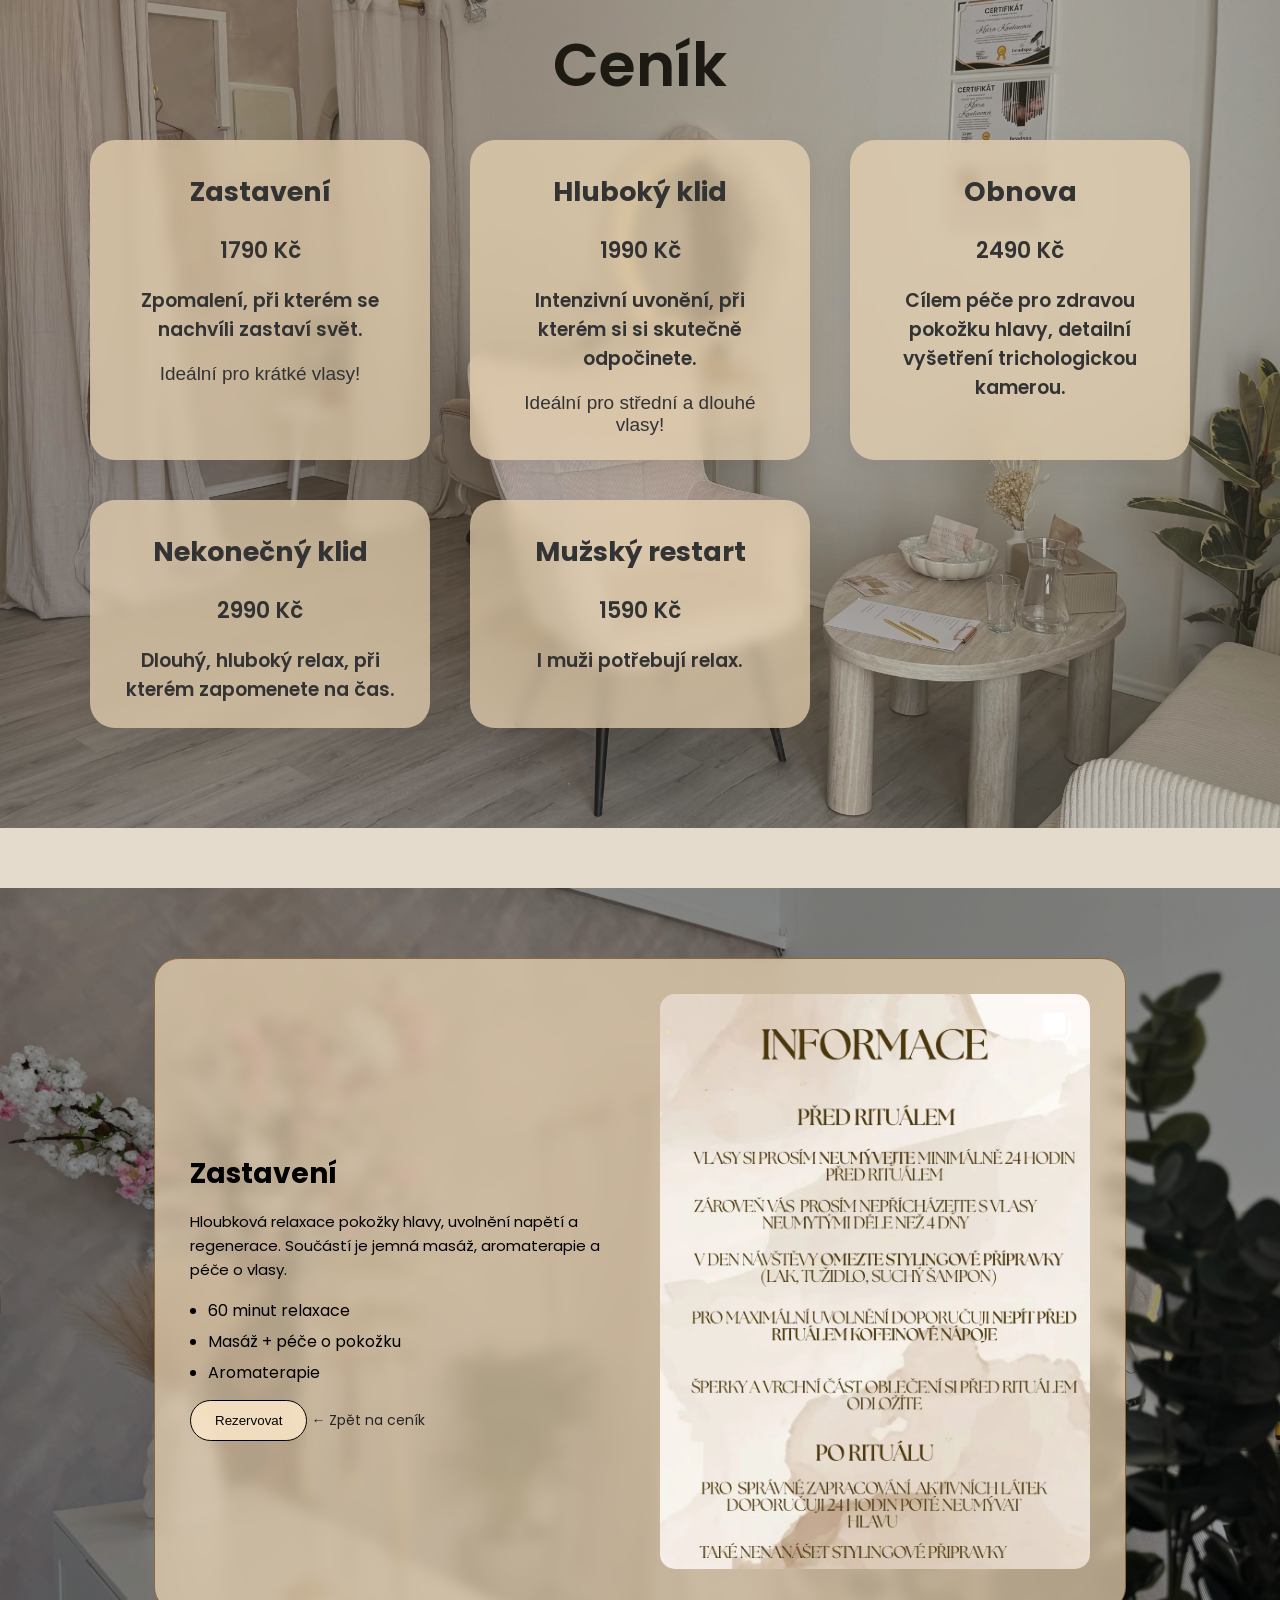
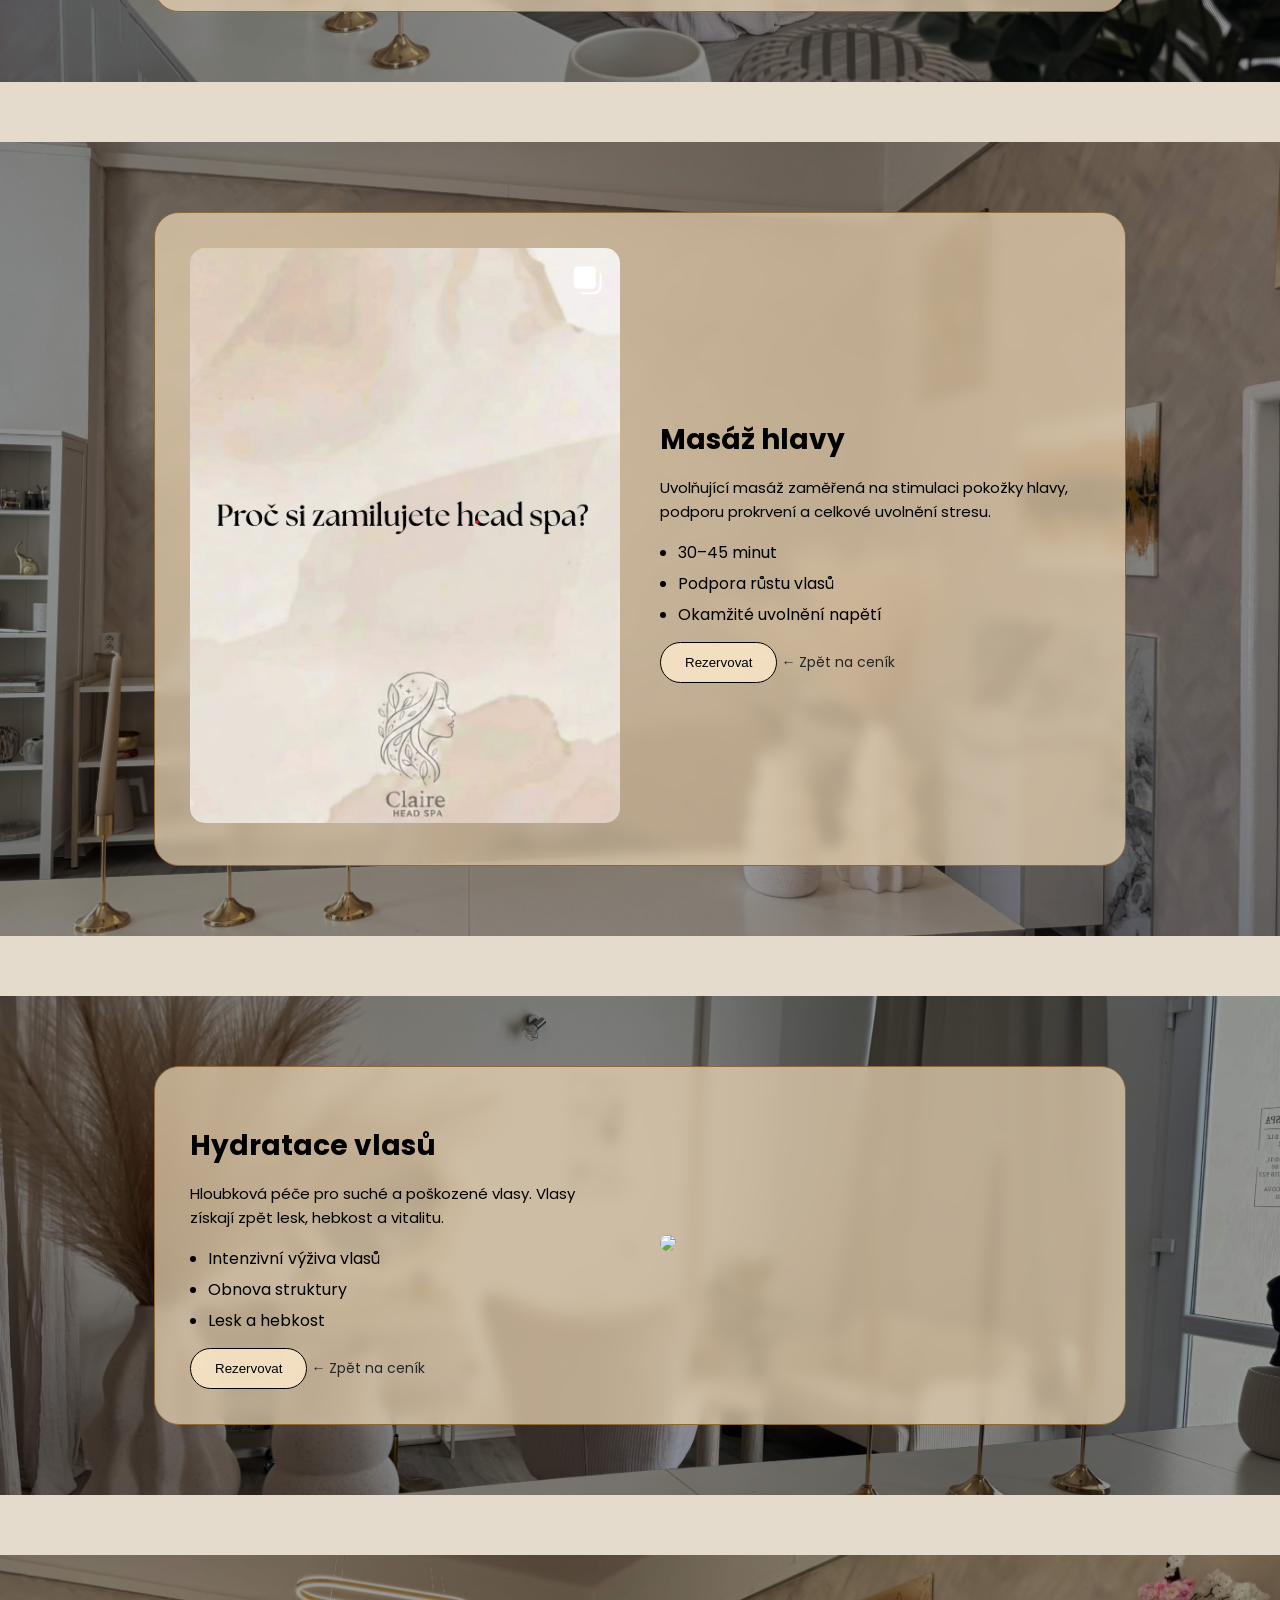
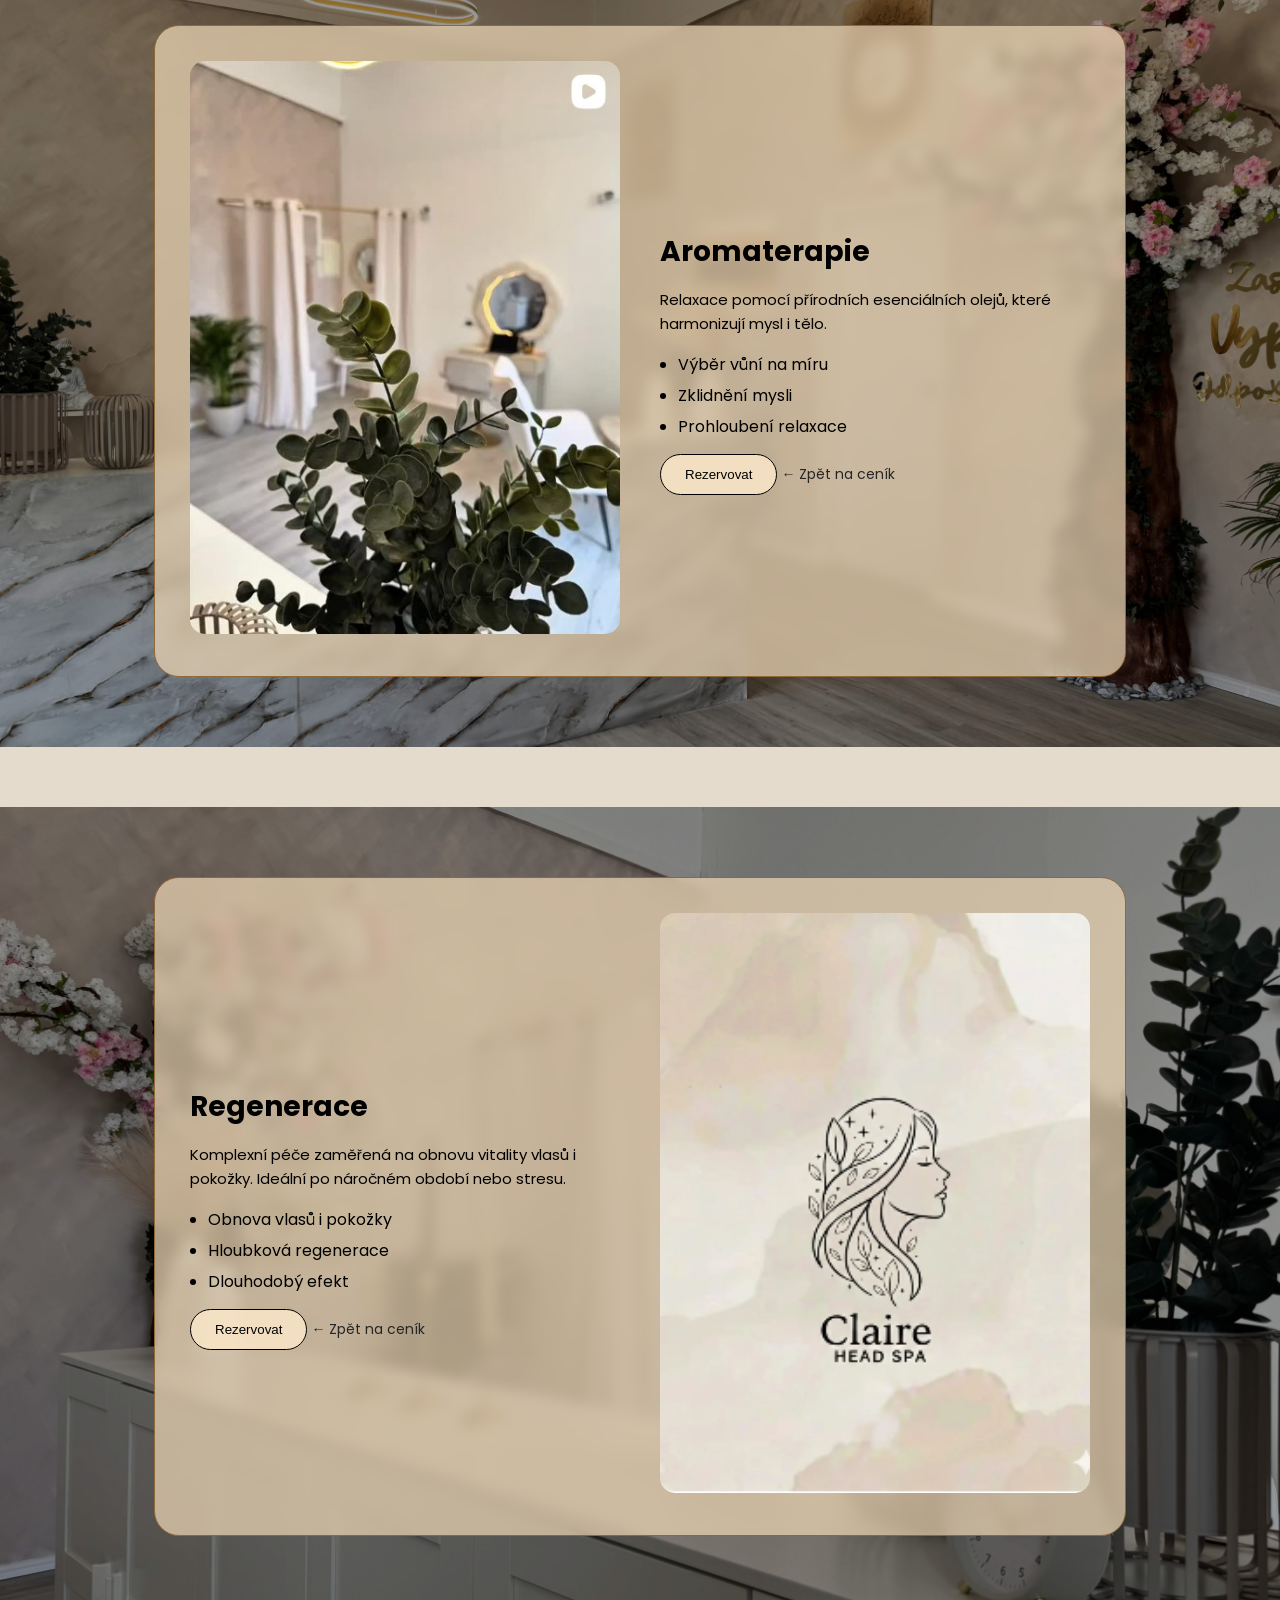
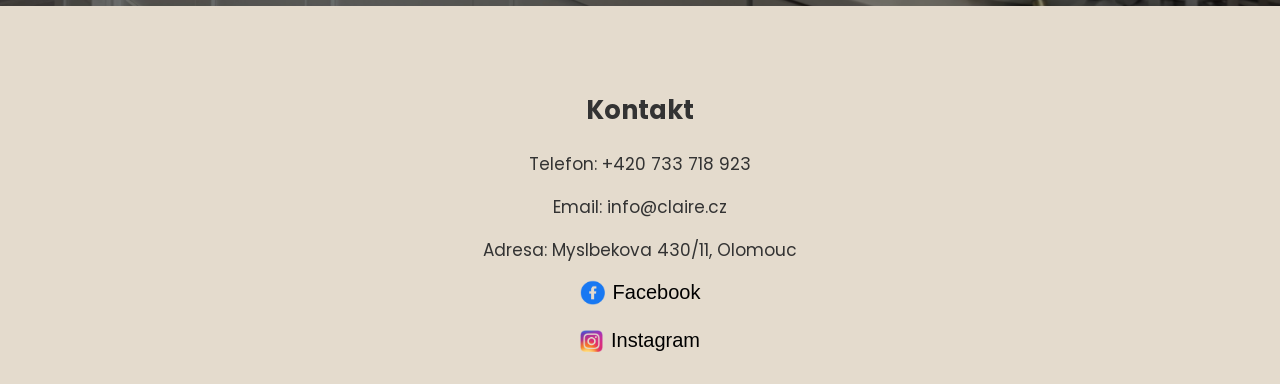
==== commit 2fdc79ed: "Add files via upload" ====
--- a/index.html
+++ b/index.html
@@ -12,6 +12,7 @@
 <!-- HORNÍ MENU-->
  <nav>
     <a href="#omne">O mně</a>
+    <a href="#informace">Informace</a>
     <a href="#sluzby">Ceník</a>
     <div class="dropdown">
 
@@ -35,15 +36,13 @@
 
     <div class="VNITŘEK_HLAVNÍ_STRÁNKY">
 <div class="OTEVIRACI_DOBA">
-   <p>Po: 9:00–18:00</p>
-    <p>Út: 9:00–18:00</p>
-    <p>St: 9:00–18:00</p>
-    <p>Čt: 9:00–18:00</p>
-    <p>Pá: 9:00–18:00</p>
-    <p class="zavreno">So–Ne: zavřeno</p>
+   <p> Po - So dle objednání</p>
+   <p>Ne - ZAVŘENO</p>
+
+
 </div>
     <div class="LOGO_WRAP">
-    <img src="fotky/logo.png" class="LOGO_FIRMY">
+    <img src="fotky/logo tmavsi.png" class="LOGO_FIRMY">
 </div>
 
     
@@ -72,17 +71,15 @@
            <div class="O_MNE_INFO">
 
            <h2>Claire</h2>
-           <p>Specialistka na head spa rituály</p>
-
-           <div class="O_MNE_VICE" id="O_MNE_VICE_JS">
-           <p>Věnuji se relaxačním rituálům...</p>
-           <p>Mým cílem je vytvořit prostor klidu.ssssssssssssssssss..</p>
+           <p>Specialistka na head spa rituály
+            
+           </p>
+
            
-        </div>
-
-         <button onclick="toggleAbout()" class="O_MNE_BTN">
-           Zobrazit více
-         </button>
+           
+        </div>
+
+         
 
         </div>
 
@@ -93,6 +90,75 @@
     </div>
 
 </section>
+<!-- konec O MNĚ -->
+ <section id="informace">
+
+
+
+    <div class="INFO_GRID">
+
+        <div class="INFO_CARD">
+            <section>
+  <h2>Informace</h2>
+
+  <h3>Před rituálem</h3>
+  <ul>
+    <li>vlasy si neumývejte minimálně 24 hodin před rituálem</li>
+    <li>nepřicházejte se vlasy neumytými déle než 4 dny</li>
+    <li>omezte stylingové přípravky (lak, tužidlo, suchý šampon)</li>
+    <li>nepijte kofeinové nápoje před rituálem</li>
+    <li>odložte šperky a vrchní část oblečení</li>
+  </ul>
+
+  <h3>Po rituálu</h3>
+  <ul>
+    <li>24 hodin poté neumývat hlavu</li>
+    <li>nenanášet stylingové přípravky</li>
+  </ul>
+</section>
+        </div>
+
+        <div class="INFO_CARD">
+            <section>
+  <h2>Kdy doporučuji návštěvu odložit?</h2>
+
+  <ul>
+    <li>při akutním onemocnění (nachlazení, horečka, viróza)</li>
+    <li>pokud máte otevřené rány, škrábance a záněty na pokožce hlavy</li>
+    <li>při migréně či silné bolesti hlavy</li>
+    <li>po operaci / zákroku v oblasti hlavy a krční páteře</li>
+    <li>čerstvě barvené nebo chemicky ošetřené vlasy (doporučen min. týdenní rozestup)</li>
+    <li>kožní onemocnění ve vlasové linii (ekzém, lupénka, infekce, plísně či vši)</li>
+  </ul>
+
+  <p>Pokud si nejste jistí, doporučuji se zeptat svého lékaře.</p>
+</section>
+        </div>
+
+        <div class="INFO_CARD">
+            <section>
+  <h2>Head spa a těhotenství</h2>
+
+  <p>Milé nastávající maminky, vaše bezpečí a pohodlí jsou pro mě prioritou.</p>
+
+  <p><strong>1. trimestr:</strong> V tomto citlivém období doporučujeme s návštěvou Head Spa počkat.</p>
+
+  <p><strong>Od 2. trimestru:</strong> Procedura je u mě možná a velmi oblíbená pro uvolnění napětí.</p>
+
+  <p><strong>8. měsíc +:</strong> Vzhledem k delšímu lehu na zádech a horké páře doporučujeme konzultaci s vaším lékařem.</p>
+
+  <p>Vždy nás prosím o těhotenství informujte předem, abych mohla masáž i teplotu páry přizpůsobit vašemu pohodlí.</p>
+
+  <p>Doporučuji se před návštěvou poradit se svým lékařem.</p>
+</section>
+
+        </div>
+
+    </div>
+
+</section>
+
+
   <!--SLUŽBY-->
  <section id="sluzby">
 
@@ -101,33 +167,37 @@
     <div class="SLUŽBY_VŠECHNY">
 
         <a href="#relaxacni" class="SLUŽBA_BOX">
-            <h3>Relaxační rituál</h3>
-            <p class="CENA_SLUŽBY">1200 Kč</p>
-            <p class="POPIS_SLUŽBY">Uvolnění a regenerace pokožky hlavy.</p>
+            <h3>Zastavení</h3>
+            <p class="CENA_SLUŽBY">1790 Kč</p>
+            <p class="POPIS_SLUŽBY">Zpomalení, při kterém se nachvíli zastaví svět.</p>
+            <p> Ideální pro krátké vlasy!</p>
         </a>
 
         <a href="#masaz" class="SLUŽBA_BOX">
-            <h3>Masáž hlavy</h3>
-            <p class="CENA_SLUŽBY">800 Kč</p>
-            <p class="POPIS_SLUŽBY">Podpora prokrvení a relaxace.</p>
+            <h3>Hluboký klid</h3>
+            <p class="CENA_SLUŽBY">1990 Kč</p>
+            <p class="POPIS_SLUŽBY">Intenzivní uvonění, při kterém si si skutečně odpočinete.</p>
+            <p>Ideální pro střední a dlouhé vlasy!</p>
+            
         </a>
 
         <a href="#hydratace" class="SLUŽBA_BOX">
-            <h3>Hydratace vlasů</h3>
-            <p class="CENA_SLUŽBY">1000 Kč</p>
-            <p class="POPIS_SLUŽBY">Hloubková péče o vlasy.</p>
+            <h3>Obnova</h3>
+            <p class="CENA_SLUŽBY">2490 Kč</p>
+            <p class="POPIS_SLUŽBY">Cílem péče pro zdravou pokožku hlavy, detailní vyšetření trichologickou kamerou.</p>
+            
         </a>
 
         <a href="#aroma" class="SLUŽBA_BOX">
-            <h3>Aromaterapie</h3>
-            <p class="CENA_SLUŽBY">900 Kč</p>
-            <p class="POPIS_SLUŽBY">Uklidnění mysli pomocí vůní.</p>
+            <h3>Nekonečný klid</h3>
+            <p class="CENA_SLUŽBY">2990 Kč</p>
+            <p class="POPIS_SLUŽBY">Dlouhý, hluboký relax, při kterém zapomenete na čas.</p>
         </a>
 
         <a href="#regenerace" class="SLUŽBA_BOX">
-            <h3>Regenerace</h3>
-            <p class="CENA_SLUŽBY">1100 Kč</p>
-            <p class="POPIS_SLUŽBY">Obnova vitality vlasů i pokožky.</p>
+            <h3>Mužský restart</h3>
+            <p class="CENA_SLUŽBY">1590 Kč</p>
+            <p class="POPIS_SLUŽBY">I muži potřebují relax.</p>
         </a>
 
     </div>
@@ -138,7 +208,7 @@
     <div class="DETAIL_BOX">
 
         <div class="DETAIL_TEXT">
-            <h2>Relaxační rituál</h2>
+            <h2>Zastavení</h2>
             <p>
                 Hloubková relaxace pokožky hlavy, uvolnění napětí a regenerace.
                 Součástí je jemná masáž, aromaterapie a péče o vlasy.
@@ -312,54 +382,25 @@
 <section id="kontakt">
 
     <!-- 🔥 IG SEKCE -->
-    <div class="IG_SECTION">
-
-        <div class="IG_BOX">
-
-            
-               <h2 class="IG_TITLE">
-                 Sleduj mě na 
-                
-                <a href="https://www.instagram.com/" target="_blank">Instagramu</a>
-            </h2>
-
-            <div class="IG">
-
-                <a href="https://www.instagram.com/p/DUapZm1Ar8i/?utm_source=ig_web_copy_link&igsh=MzRlODBiNWFlZA==" target="_blank">
-                    <img src="fotky/ig10.png">
-                </a>
-
-                <a href="https://www.instagram.com/p/DUinmpxAhUt/?utm_source=ig_web_copy_link&igsh=MzRlODBiNWFlZA==" target="_blank">
-                    <img src="fotky/ig5.png">
-                </a>
-
-                <a href="https://www.instagram.com/p/DV8w48PAqqt/?utm_source=ig_web_copy_link&igsh=MzRlODBiNWFlZA==" target="_blank">
-                    <img src="fotky/ig7.png">
-                </a>
-
-                <a href="https://www.instagram.com/p/DWlobAoAiCV/?utm_source=ig_web_copy_link&igsh=MzRlODBiNWFlZA==" target="_blank">
-                    <img src="fotky/ig8.png">
-                </a>
-
-                <a href="https://www.instagram.com/reel/DW1vfUmAuwf/?utm_source=ig_web_copy_link&igsh=MzRlODBiNWFlZA==" target="_blank">
-                    <img src="fotky/ig9.png.jpg">
-                </a>
-
-            </div>
-
-        </div>
-
-    </div>
-
+   <!--tady kdyztak vlozit ig-->
     <!-- 🔥 KONTAKTY -->
     <div class="KONTAKT_INFO">
 
         <h2>Kontakt</h2>
 
-        <p>Telefon: +420 123 456 789</p>
+        <p>Telefon: +420 733 718 923</p>
         <p>Email: info@claire.cz</p>
-        <p>Adresa: Prostějov</p>
-
+        <p>Adresa: Myslbekova 430/11, Olomouc</p>
+        
+        <a href="https://www.facebook.com/ClaireHeadspa/" class="fb-link">
+    <img src="fotky/facebook.png" alt="Facebook">
+    Facebook
+</a>
+<p></p>
+<a href="https://www.instagram.com/claire_head_spa?utm_source=ig_web_button_share_sheet&igsh=ZDNlZDc0MzIxNw==" class="ig-link">
+    <img src="fotky/iglogo.png" alt="Instagram">
+    Instagram
+</a>
     </div>
 
 </section>
--- a/style.css
+++ b/style.css
@@ -3,7 +3,7 @@
     font-family: 'Poppins', sans-serif;
     margin: 0;
     color: #333;
-    background: rgba(238, 230, 219, 0.9);
+    background: rgba(226, 216, 200, 0.9);
     
     
 }
@@ -13,7 +13,7 @@
 
 }
 section {
-    padding: 80px 0px;
+    padding: 25px 0px;
     
 }
 section + section {
@@ -33,7 +33,7 @@
     left: 50%;
     transform: translateX(-50%);
 
-    background: rgba(245, 243, 240, 0.95);
+    background: rgba(228, 210, 184, 0.9);
     backdrop-filter: blur(10px);
 
     border-radius: 15px;
@@ -61,9 +61,9 @@
     width: 100%;
     z-index: 9999;
 
-    background: rgba(245, 243, 240, 0.9);
+    background: rgba(235, 213, 180, 0.9);
     backdrop-filter: blur(2px);
-    border-bottom: 1px solid #e0dbd5;
+    border-bottom: 1px solid #8f6838;
 
     display: flex;
     justify-content: center;
@@ -107,7 +107,7 @@
 .HLAVNÍ_STRÁNKA {
     width: 100%;
     padding: 120px 0;
-background: url("fotky/recepce.jpg") center/cover no-repeat;
+background: url("fotky/IMG_7427 (1).jpg") center/cover no-repeat;
     
 @media (max-width: 768px) {
 
@@ -164,14 +164,14 @@
 }
 .OTEVIRACI_DOBA {
     position: absolute;
-    bottom: -100px;   /* 🔥 víc dolů */
+    bottom: -120px;   /* 🔥 víc dolů */
     left: -120px;     /* 🔥 víc doleva (do rohu) */
 
-    z-index: 3;
+    z-index: 2;
 
     color: #333;
     font-size: 20px; /* 🔥 větší text */
-    line-height: 1.6;
+    line-height: 0.7;
 }
 
 /* mlha za textem */
@@ -179,17 +179,17 @@
     content: "";
     position: absolute;
 
-    top: -17%;
+    top: 46%;
     left: 50%;
     transform: translate(-50%, -50%);
-
-    width: 300px;
-    height: 816px;
+border-top: 1px solid #8f6838; /* 🔥 tenká linka */
+    width: 14000px;
+    height: 100px;
 
     background: radial-gradient(
         circle,
-        rgba(255, 255, 255, 0.952),
-        rgba(255, 255, 255, 0.726)
+        rgba(235, 213, 180, 0.9),
+       rgba(235, 213, 180, 0.9)
     );
 
     filter: blur(40);
@@ -217,21 +217,21 @@
     content: "";
     position: absolute;
 
-    top: 50%;
+    top:80%;
     left: 50%;
     transform: translate(-50%, -50%);
 
-    width: 600px;
-    height: 600px;
+    width: 400px;
+    height:400px;
 opacity: 0.9;
     background: radial-gradient(
         circle,
-        rgba(255,255,255,1),     /* 🔥 silnější střed */
-        rgba(255, 255, 255, 0.856),   /* 🔥 přechod */
-        rgba(255,255,255,0)
+        rgb(230, 205, 174),     /* 🔥 silnější střed */
+       rgb(196, 184, 169),   /* 🔥 přechod */
+        rgb(235, 212, 183)
     );
 
-    filter: blur(50px);
+    filter: blur(70px);
 
     z-index: 1; /* 🔥 OPRAVA */
 }
@@ -257,7 +257,7 @@
 /* kontejner pro tlačítko */
 .KONTENT_HLAVNÍ_STRÁNKY {
     position: absolute;
-    bottom: -70px;
+    bottom: -95px;
     left: 0;
     width: 100%;
  z-index: 2;
@@ -267,13 +267,13 @@
 
 /* tlačítko */
 .btn {
-    padding: 12px 25px;
+    padding: 12px 24px;
     border-radius: 25px;
 
-    background: rgba(245, 243, 240, 0.9);
+    background: rgba(248, 228, 198, 0.9);
     color: rgb(3, 3, 3);
 
-    border: 1.2px solid #333;
+    border: 1.2px solid #000000;
 
     text-decoration: none;
 
@@ -282,7 +282,7 @@
 }
 .btn:hover {
     transform: scale(1.05);
-    background: #bdb3aa;
+    background: rgba(196, 170, 128, 0.9);
 }
 /*KONEC HLAVNÍ STRÁNKY*/
 
@@ -307,10 +307,10 @@
 
     border-radius: 25px;
 
-    background: rgba(219, 165, 104, 0.4); /* 🔥 průhledné */
-    backdrop-filter: blur(10px); /* 🔥 luxus */
-
-    border: 1px solid rgba(37, 30, 30, 0.651);
+    background: rgba(235, 213, 180, 0.699); /* 🔥 průhledné */
+    backdrop-filter: blur(5px); /* 🔥 luxus */
+
+    border: 1px solid #8f6838;
 
     box-shadow: 0 20px 50px rgba(0,0,0,0.1);
 }
@@ -341,7 +341,7 @@
 /* text */
 .O_MNE_INFO {
     max-width: 500px;
-      margin-top: 20px;
+      margin-top: -80px;
       display: flex;
     flex-direction: column;
     align-items: flex-start;
@@ -349,7 +349,7 @@
 
 .O_MNE_INFO h2 {
     font-size: 36px;
-    margin-bottom: 10px;
+    margin-bottom: -10px;
     color: #333;
 }
 
@@ -361,44 +361,12 @@
     max-width: none;
 }
 
-/* tlačítko */
-.O_MNE_BTN {
-    margin-top: 10px;
-    padding: 10px 20px;
-    border-radius: 20px;
-
-    border: 1px solid #333;
-    background: transparent;
-    color: #333;
-
-    cursor: pointer;
-
-    transition: all 0.3s ease;
-}
-.O_MNE_BTN:hover {
-    transform: scale(1.1);
-
-    background: #333;
-    color: white;
-}
-/* skrytý text */
-.O_MNE_VICE {
-    max-height: 0;
-    overflow: hidden;
-    opacity: 0;
-margin-top: 10px;
-    transform: translateY(10px);
-    transition: all 0.4s ease;
-}
-.O_MNE_VICE.aktivni {
-    max-height: 300px;
-    width: 100%;  
-    opacity: 1;
-}
+
+
 #omne {
     position: relative;
 
-    background: url("fotky/studio.png") center/cover no-repeat;
+    background: url("fotky/hlavnístranka.png.jpg") center/cover no-repeat;
 
     padding: 120px 20px;
 }
@@ -410,14 +378,93 @@
     background: rgba(83, 72, 54, 0.356); /* 🔥 klíč */
 }
 /*KONEC O MNĚ*/
-
+#informace {
+    padding: 120px 20px;
+    text-align: center;
+
+    background: url("fotky/IMG_7413.jpg") center/cover no-repeat;
+    position: relative;
+}
+
+#informace::before {
+    content: "";
+    position: absolute;
+    inset: 0;
+    background: rgba(83, 72, 54, 0.35);
+}
+
+/* nadpis */
+.INFO_TITLE {
+    position: relative;
+    z-index: 2;
+    color: rgb(0, 0, 0);
+    font-size: 36px;
+    margin-bottom: 50px;
+}
+
+/* grid */
+.INFO_GRID {
+    position: relative;
+    z-index: 2;
+
+    display: grid;
+    grid-template-columns: repeat(2, 1fr); /* 🔥 místo 3 */
+    gap: 40px;
+
+    max-width: 1200px;
+    margin: auto;
+}
+
+/* 🔥 třetí bublina přes celou šířku */
+.INFO_CARD:nth-child(3) {
+    grid-column: span 2;
+    max-width: 700px;   /* 🔥 omezí šířku */
+    margin: 0 auto;     /* 🔥 vycentruje */
+}
+/* bubliny */
+.INFO_CARD {
+    padding: 0px 25px;
+    border-radius: 25px;
+margin-top: 0;
+    background: rgba(235, 213, 180, 0.671);
+    backdrop-filter: blur(15px);
+text-align: left;
+    border: 1px solid #8f6838;
+
+    color: rgb(0, 0, 0);
+
+    
+}
+
+
+/* text */
+.INFO_CARD h3 {
+    margin-bottom: 10px;
+    font-size: 20px;
+    
+}
+.INFO_CARD h2 {
+    padding: 0px 20px;
+    margin-bottom: 10px;
+    font-size: 30px;
+    text-align: center;
+}
+.INFO_CARD p {
+    font-size: 15px;
+    line-height: 1.6;
+}
+@media (max-width: 768px) {
+    .INFO_GRID {
+        grid-template-columns: 1fr;
+    }
+}
 /*ZAČÁTEK CENÍKU*/
 #sluzby {
     padding: 100px 20px;
     text-align: center;
     position: relative;
 
-    background: url("fotky/studio.png") center/cover no-repeat;
+    background: url("fotky/IMG_7450.jpg") center/cover no-repeat;
 
     
 }
@@ -429,10 +476,10 @@
     background: rgba(83, 72, 54, 0.356); /* 🔥 klíč */
 }
 #sluzby h2 {
-    font-size: 42px;
+    font-size: 60px;
     font-weight: 600;
-    margin-bottom: 20px;
-    color: #ffffff;
+    margin-bottom: 30px;
+    color: #000000;
     z-index: 10;
 }
 
@@ -455,21 +502,23 @@
     margin: auto;
 }
 .SLUŽBA_BOX h3 {   
-    font-size: 22px;
+    font-size: 27px;
     margin-bottom: 12px;
 }
 .SLUŽBA_BOX {
-     background: rgba(219, 165, 104, 0.4); /* 🔥 lehce průhledné */
-     backdrop-filter: blur(10px);
-    padding: 35px 30px;
+     background: rgba(235, 213, 180, 0.712); /* 🔥 lehce průhledné */
+     backdrop-filter: blur(7px);
+    padding: 5px 30px;
     border-radius: 25px;
     text-align: center;
     transition: all 0.3s ease;
     box-shadow: 0 10px 30px rgba(0,0,0,0.08);
-    
+    font-size: 19px;
     color: inherit;
     display: block;
     cursor: pointer;
+    font-weight: 500;
+    text-decoration: none;
 }
 
 .SLUŽBA_BOX:hover {
@@ -479,12 +528,15 @@
 }
 
 .CENA_SLUŽBY {
-    font-size: 24px;
+    font-size: 22px;
     margin-bottom: 12px;
+    font-weight: 600;
 }
 
 .POPIS_SLUŽBY {
-    font-size: 15px;
+    font-size: 19px;
+      font-weight: 550;
+      
 }
 
 
@@ -495,11 +547,30 @@
     }
 }
 /*KOENC CENÍKU*/
+#relaxacni {
+    background: url("fotky/IMG_7433.jpg") center/cover no-repeat;
+}
+
+#masaz {
+    background: url("fotky/IMG_7436.jpg") center/cover no-repeat;
+}
+
+#hydratace {
+    background: url("fotky/IMG_7431.jpg") center/cover no-repeat;
+}
+
+#aroma {
+    background: url("fotky/IMG_7440.jpg") center/cover no-repeat;
+}
+
+#regenerace {
+    background: url("fotky/IMG_7434.jpg") center/cover no-repeat;
+}
 .DETAIL_SLUZBY { 
     padding: 70px 20px;
     position: relative;
 
-    background: url("fotky/studio.png") center/cover no-repeat;
+    
 }
 
 .DETAIL_SLUZBY::before {
@@ -524,15 +595,15 @@
 
     border-radius: 25px;
 
-    background: rgba(255,255,255,0.15);
-    backdrop-filter: blur(15px);
-
-    border: 1px solid rgba(255,255,255,0.3);
+    background: rgba(235, 213, 180, 0.733);
+    backdrop-filter: blur(7px);
+
+    border: 1.2px solid #8f6838;
 }
 
 .DETAIL_TEXT {
     flex: 1;
-    color: white;
+    color: rgb(0, 0, 0);
 }
 
 .DETAIL_TEXT h2 {
@@ -569,7 +640,7 @@
     display: inline-block;
     margin-top: 5px;
     font-size: 14px;
-    color: #ddd;
+    color: #272626;
     text-decoration: none;
 }
 
@@ -584,7 +655,7 @@
 /* 🔥 IG BACKGROUND SEKCE */
 .IG_SECTION {
     position: relative;
-    background: url("fotky/studio.png") center/cover no-repeat;
+    background: url("fotky/IMG_7426.jpg") center/cover no-repeat;
     padding: 180px 10px;
    
    
@@ -594,12 +665,7 @@
 }
 
 /* 🔥 ztmavení */
-.IG_SECTION::before {
-    content: "";
-    position: absolute;
-    inset: 0;
-    background: rgba(0,0,0,0.5);
-}
+
 
 /* 🔥 GLASS BOX */
 .IG_BOX {
@@ -612,10 +678,10 @@
 
     border-radius: 30px;
 
-    background: rgba(255,255,255,0.2);
-    backdrop-filter: blur(15px);
-
-    border: 1px solid rgba(255,255,255,0.3);
+    background: rgba(235, 213, 180, 0.445);
+    backdrop-filter: blur(10px);
+
+    border: 1px solid #8f6838;
     box-sizing: border-box;
     box-shadow: 0 20px 60px rgba(0,0,0,0.2);
     
@@ -648,11 +714,23 @@
 .KONTAKT_INFO {
     text-align: center;
     margin-top: 60px;
+    font-size:17px ;
+}
+.KONTAKT_INFO a {
+    text-decoration: none; /* pryč podtržení */
+    color: #000000; /* tvoje brand barva */
+    font-weight: 500;
+    transition: 0.3s;
+    font-size: 20px;
+}
+
+.KONTAKT_INFO a:hover {
+    color: #000;
 }
 .IG_TITLE {
     text-align: center;
-    font-size: 28px;
-    font-weight: 300;
+    font-size: 30px;
+    font-weight: 600;
     color: white;
     letter-spacing: 1px;
     margin-bottom: 40px;
@@ -661,14 +739,62 @@
 /* 🔥 styl odkazu */
 .IG_TITLE a {
     text-decoration: none; /* pryč s podtržením */
-    color: #e6d3b3; /* elegantní barva */
+    color: #000000; /* elegantní barva */
     font-weight: 600;
     transition: 0.3s;
 }
 
 /* hover efekt */
 .IG_TITLE a:hover {
-    color: #ffffff;
+    color: #664a25;
+}
+.fb-link {
+    display: inline-flex;
+    align-items: center;
+    gap: 8px;
+
+    text-decoration: none;
+    color: #8f6838;
+}
+.fb-link img {
+    width: 25px;
+    height: 25px;
+    transition: 0.3s;
+}
+
+.fb-link:hover img {
+    transform: scale(1.1);
+}
+/* 🔥 hover NA CELÝ ELEMENT */
+.fb-link:hover {
+    transform: scale(1.2);
+}
+.ig-link {
+    display: inline-flex;
+    align-items: center;
+    gap: 8px;
+
+    text-decoration: none;
+    color: #8f6838;
+
+    transition: 0.3s;
+}
+
+.ig-link img {
+    width: 23px;
+    height: 23px;
+    object-fit: contain;
+
+    transition: 0.3s;
+}
+
+/* 🔥 hover na celý element */
+.ig-link:hover {
+    transform: scale(1.2);
+}
+
+.ig-link:hover img {
+    transform: scale(1.1);
 }
 
 @media (max-width: 768px) {
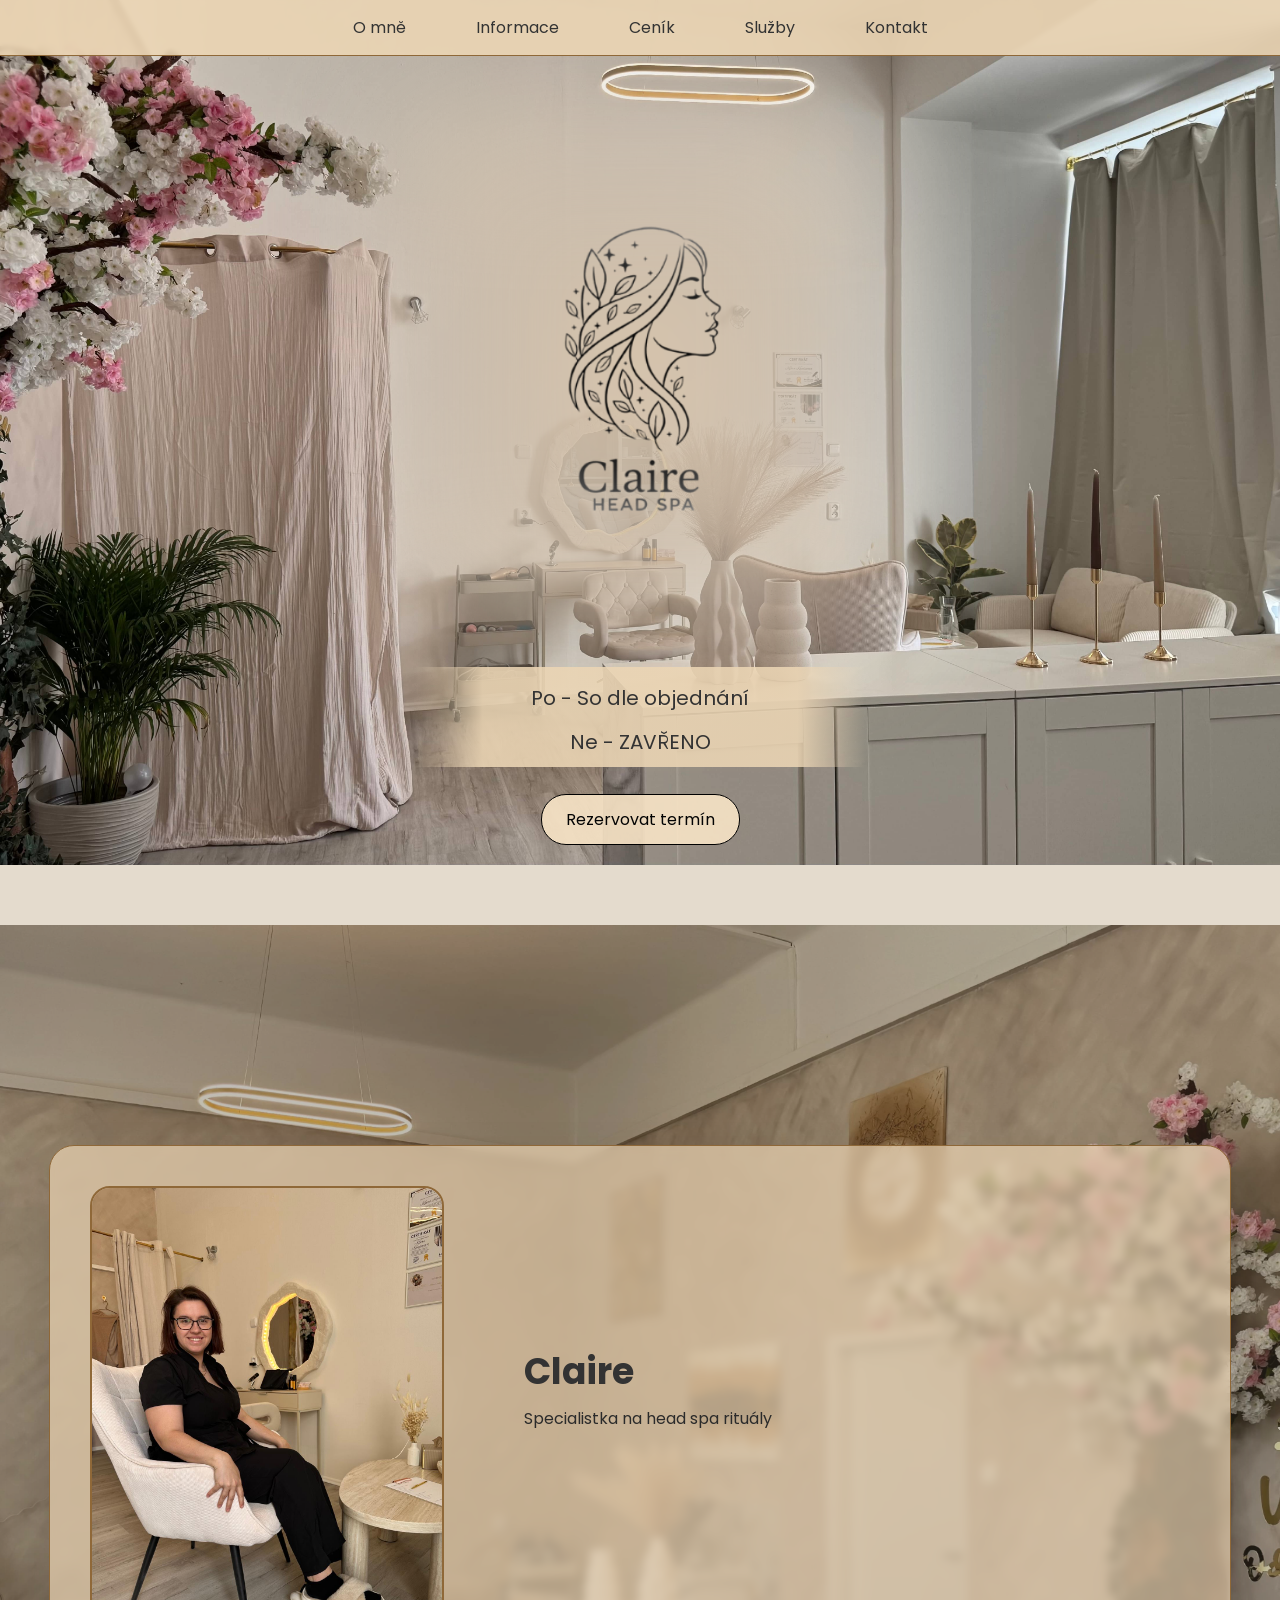
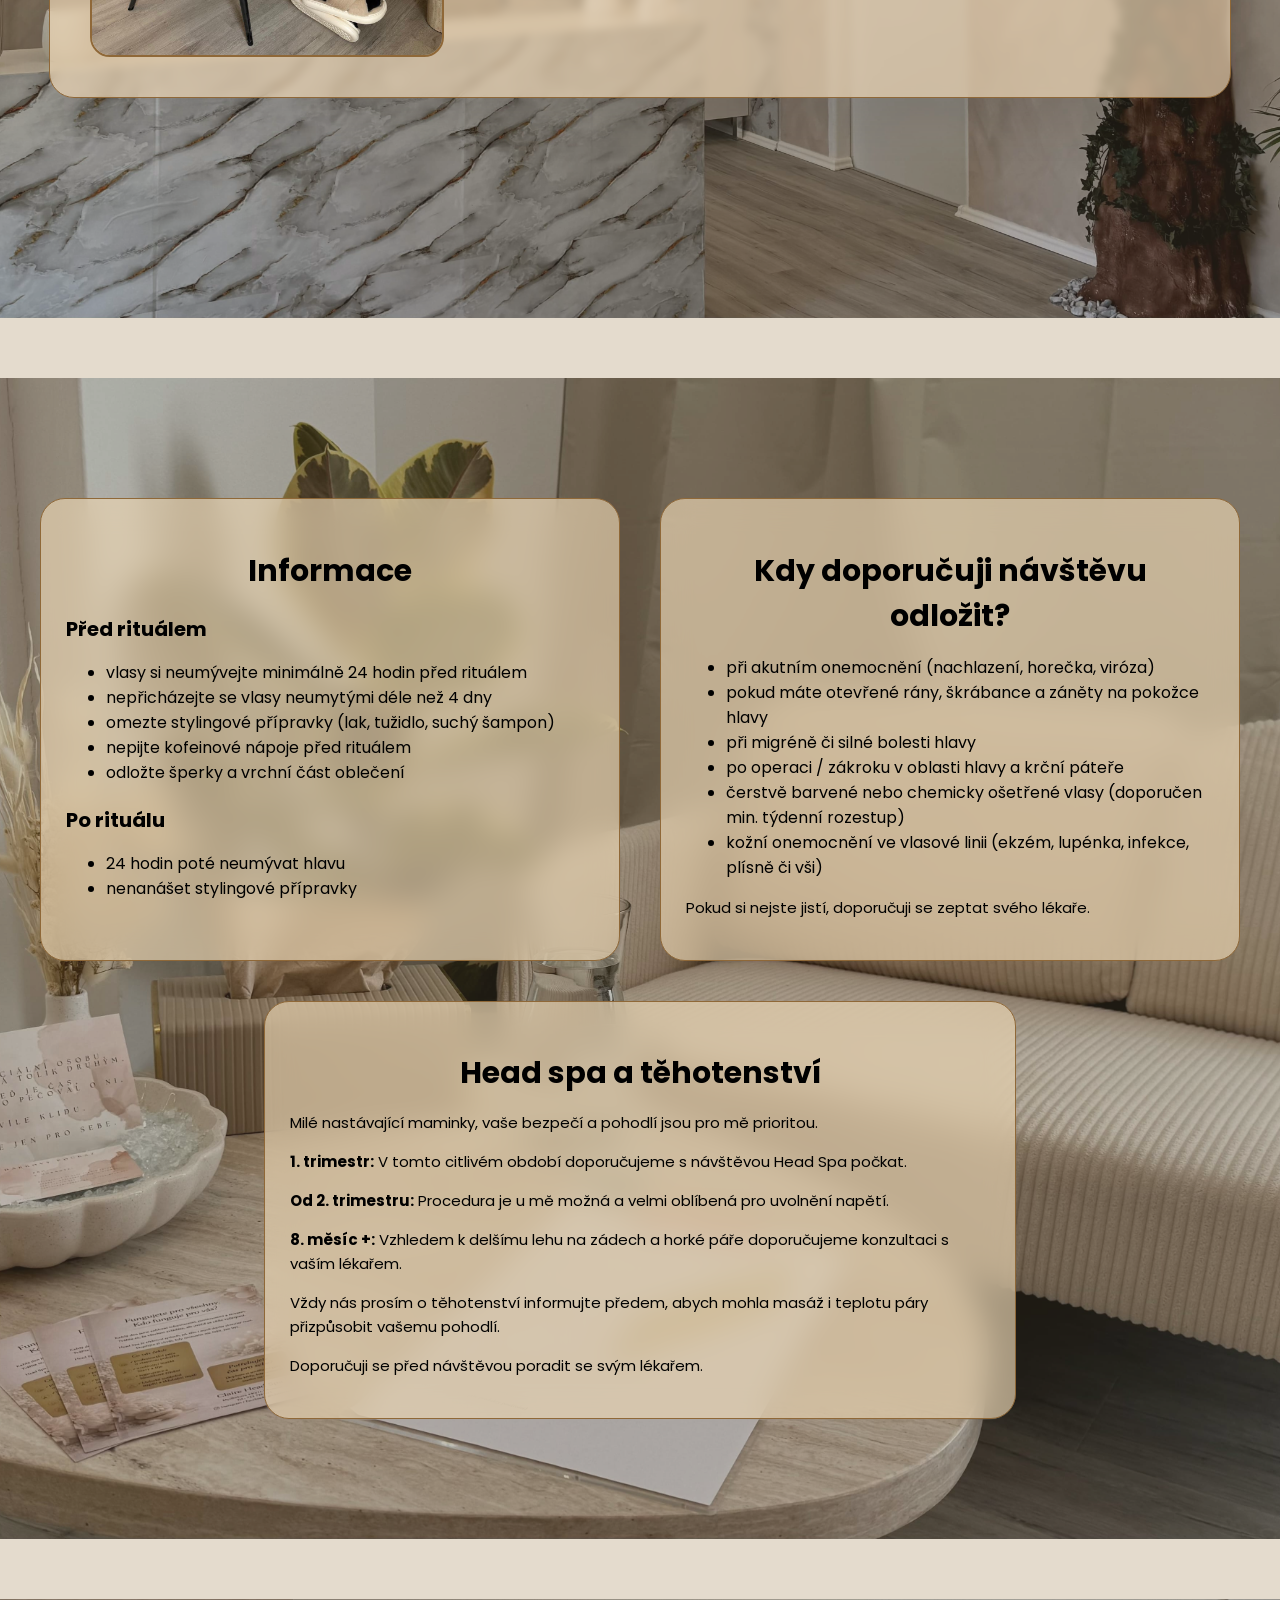
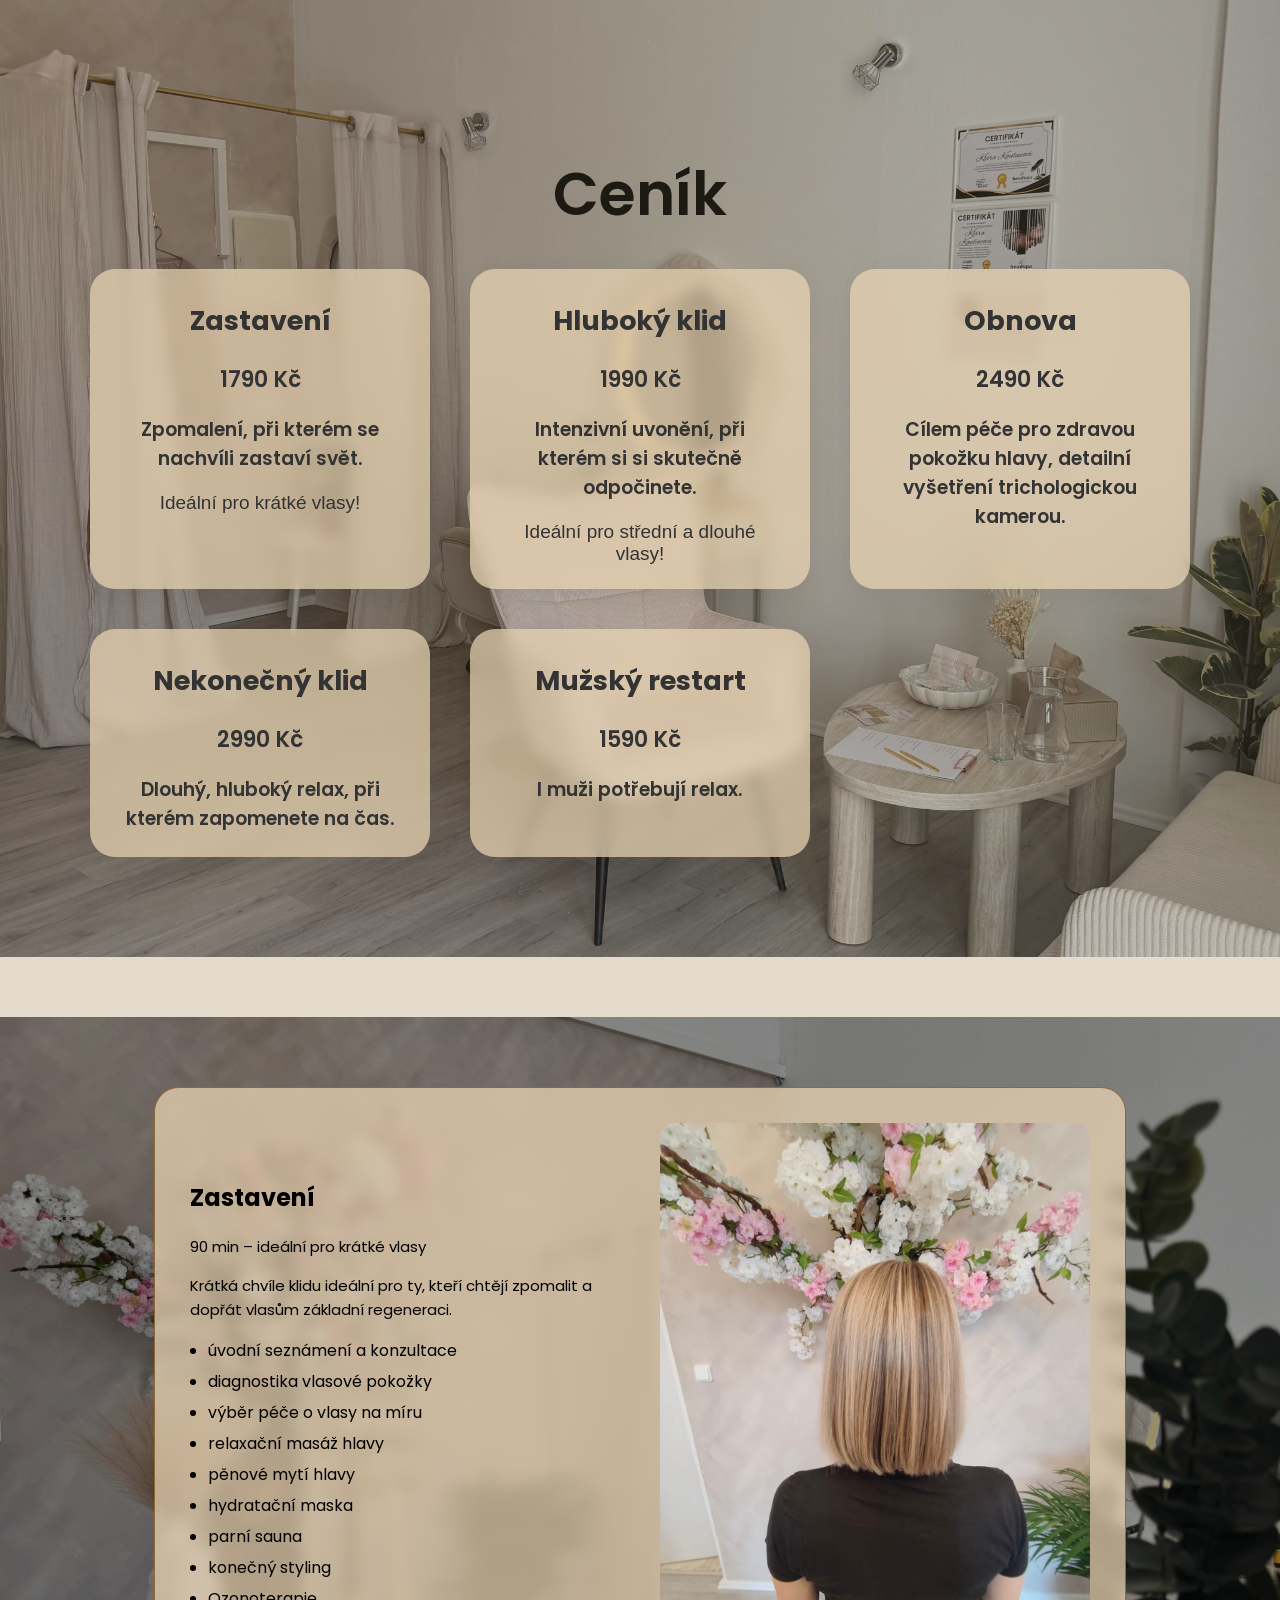
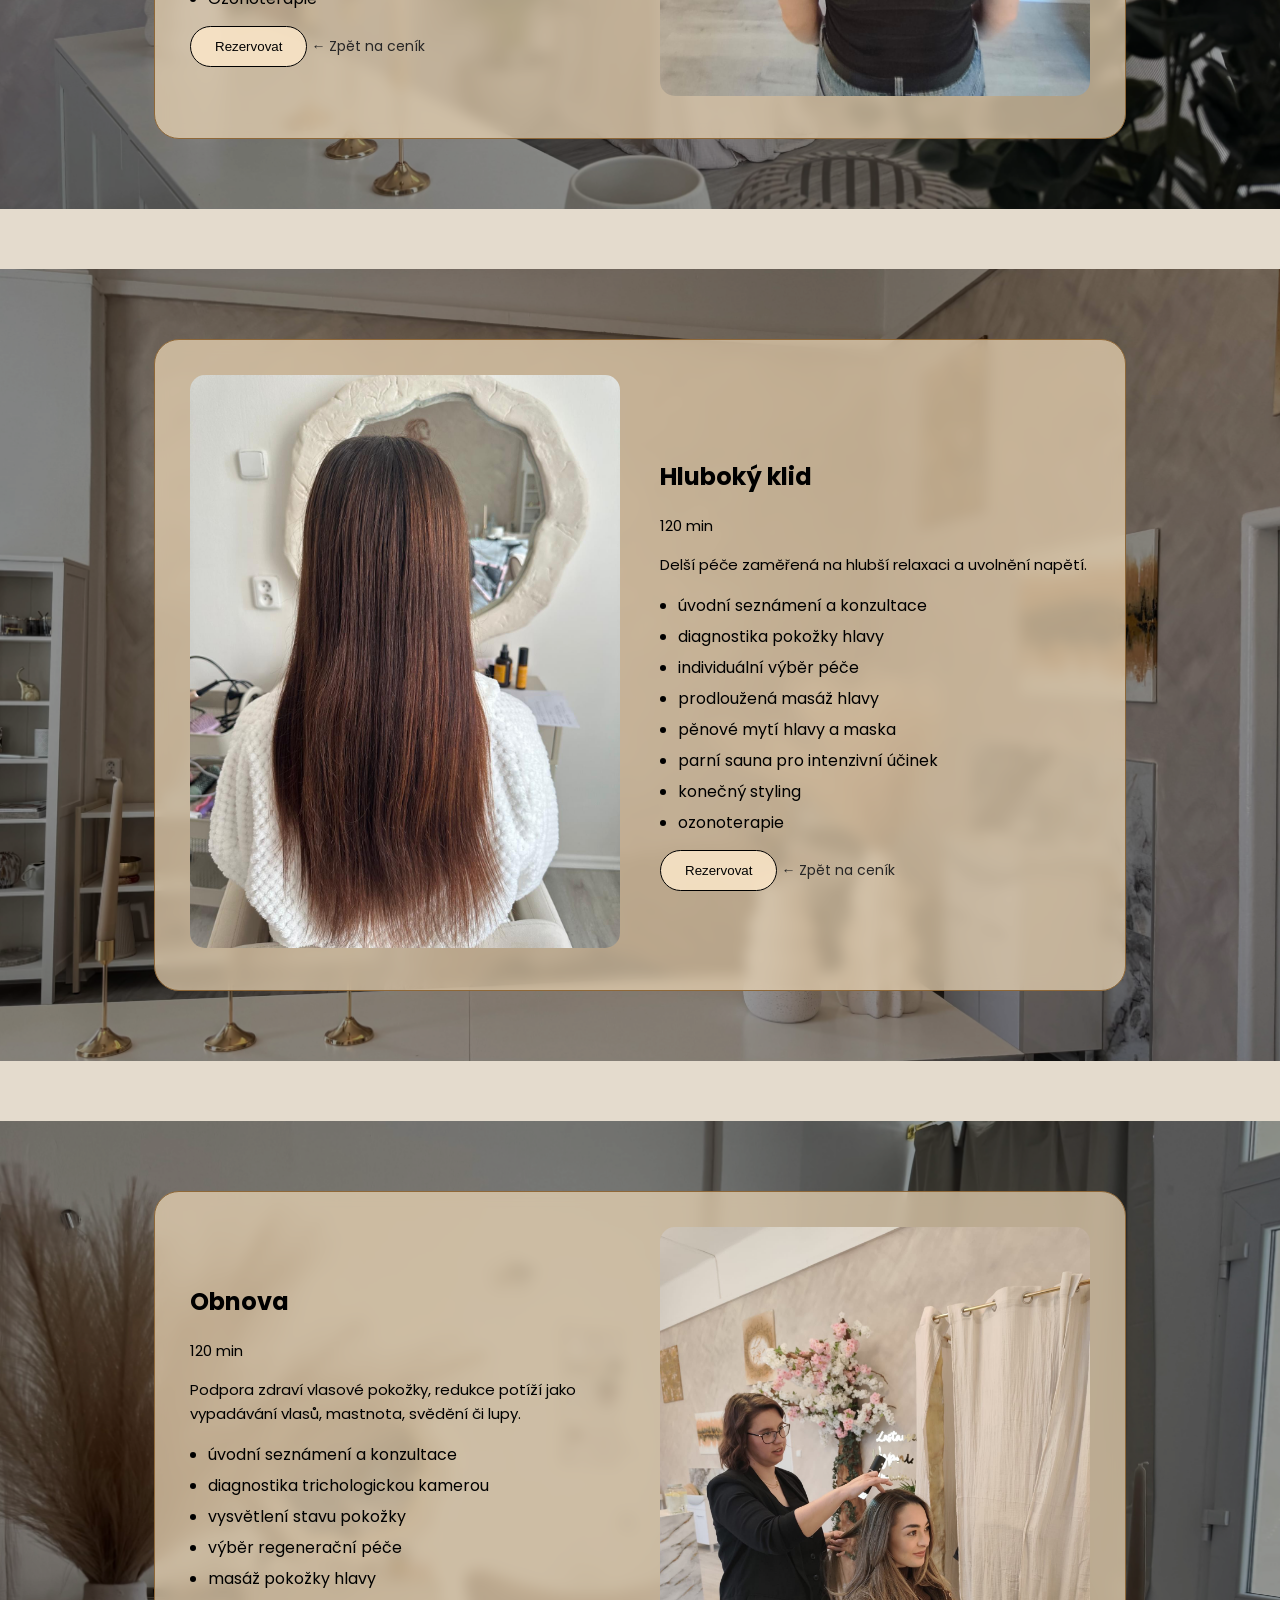
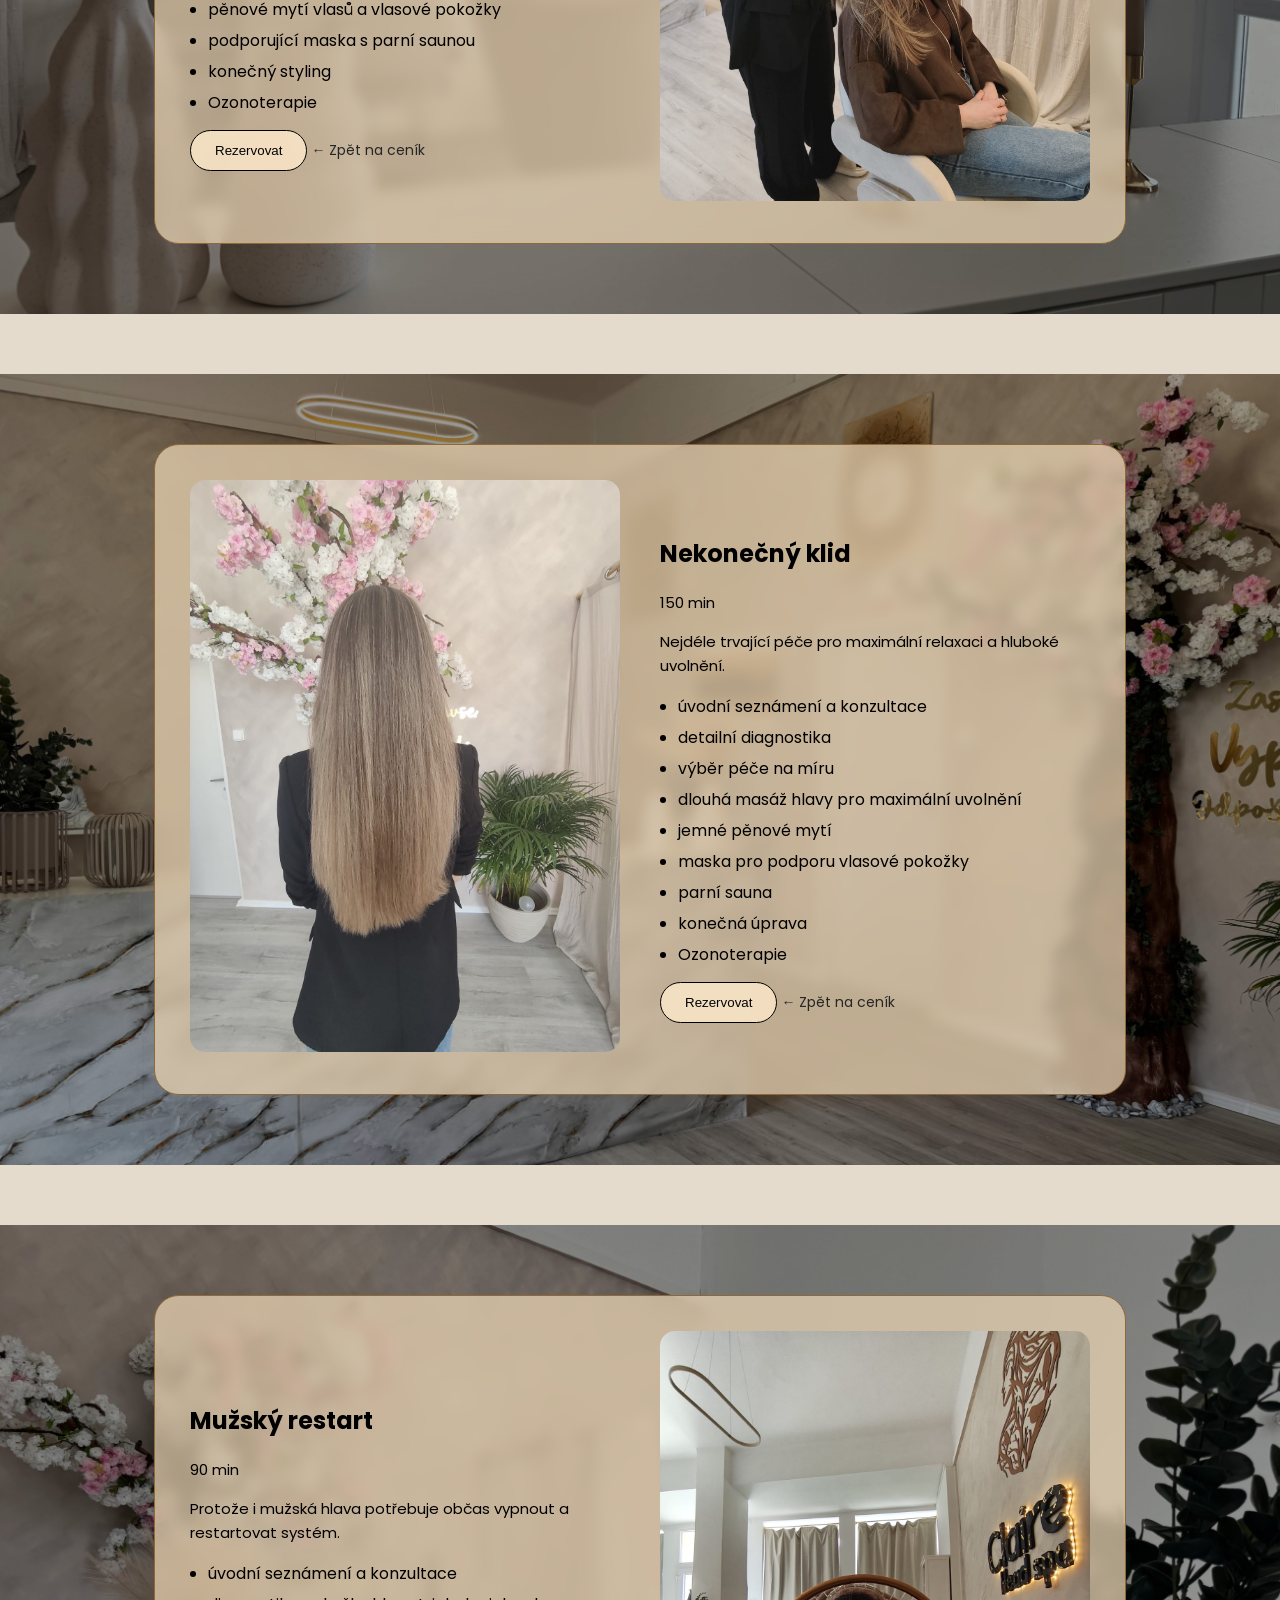
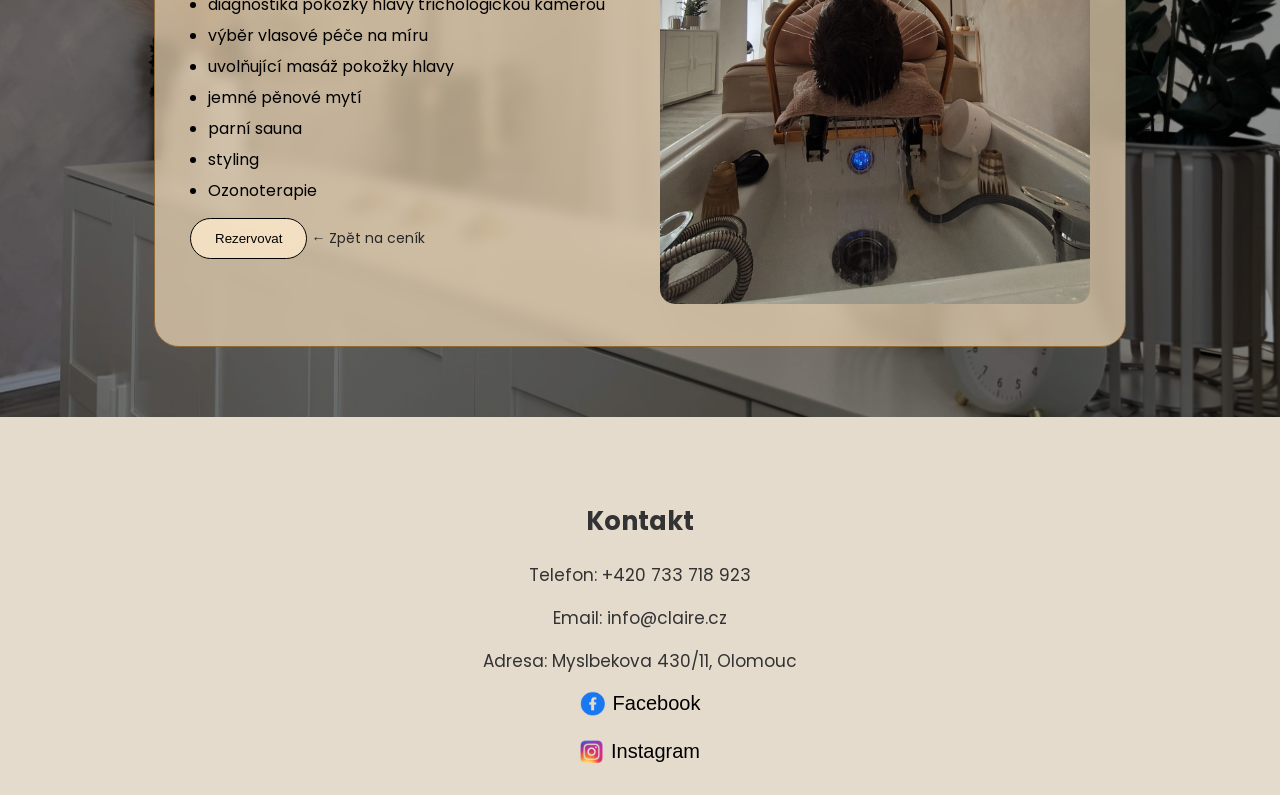
==== commit 179a84b8: "Add files via upload" ====
--- a/index.html
+++ b/index.html
@@ -20,11 +20,11 @@
     <a href="#" onclick="toggleDropdown(event)">Služby</a>
 
     <div class="dropdown-menu" id="dropdownMenu">
-        <a href="#relaxacni">Relaxační rituál</a>
-        <a href="#masaz">Masáž hlavy</a>
-        <a href="#hydratace">Hydratace vlasů</a>
-        <a href="#aroma">Aromaterapie</a>
-        <a href="#regenerace">Regenerace</a>
+        <a href="#relaxacni">Zastavení</a>
+        <a href="#masaz">Hluboký klid</a>
+        <a href="#hydratace">Obnova</a>
+        <a href="#aroma">Nekonečný klid</a>
+        <a href="#regenerace">Mužský restart</a>
     </div>
 </div>
 </div>
@@ -35,25 +35,27 @@
   <section class="HLAVNÍ_STRÁNKA">
 
     <div class="VNITŘEK_HLAVNÍ_STRÁNKY">
-<div class="OTEVIRACI_DOBA">
-   <p> Po - So dle objednání</p>
-   <p>Ne - ZAVŘENO</p>
-
-
-</div>
+
     <div class="LOGO_WRAP">
     <img src="fotky/logo tmavsi.png" class="LOGO_FIRMY">
 </div>
 
     
 
-    <div class="KONTENT_HLAVNÍ_STRÁNKY">
-        <a href="https://matej-pecha.reservio.com" target="_blank" class="btn">
-    Rezervovat termín
-</a>
-    
-</button>
-    </div>
+   <div class="KONTENT_HLAVNÍ_STRÁNKY">
+
+    <div class="OTEVIRACI_DOBA">
+       <p>Po - So dle objednání</p>
+       <p>Ne - ZAVŘENO</p>
+    </div>
+
+    <a href="https://matej-pecha.reservio.com"
+       target="_blank"
+       class="btn">
+       Rezervovat termín
+    </a>
+
+</div>
 
 </div>
 
@@ -66,7 +68,7 @@
 
         <div class="O_MNE_RAMECEK">
 
-            <img src="fotky/Relaxed elegance in soft lighting.png" class="O_MNE_FOTKA">
+            <img src="fotky/claire.jpeg" class="O_MNE_FOTKA">
 
            <div class="O_MNE_INFO">
 
@@ -208,17 +210,25 @@
     <div class="DETAIL_BOX">
 
         <div class="DETAIL_TEXT">
-            <h2>Zastavení</h2>
-            <p>
-                Hloubková relaxace pokožky hlavy, uvolnění napětí a regenerace.
-                Součástí je jemná masáž, aromaterapie a péče o vlasy.
-            </p>
-
-            <ul>
-                <li>60 minut relaxace</li>
-                <li>Masáž + péče o pokožku</li>
-                <li>Aromaterapie</li>
-            </ul>
+            <h1>Zastavení</h1>
+  <p>90 min – ideální pro krátké vlasy</p>
+
+  <p>
+    Krátká chvíle klidu ideální pro ty, kteří chtějí zpomalit
+    a dopřát vlasům základní regeneraci.
+  </p>
+
+  <ul>
+    <li>úvodní seznámení a konzultace</li>
+    <li>diagnostika vlasové pokožky</li>
+    <li>výběr péče o vlasy na míru</li>
+    <li>relaxační masáž hlavy</li>
+    <li>pěnové mytí hlavy</li>
+    <li>hydratační maska</li>
+    <li>parní sauna</li>
+    <li>konečný styling</li>
+    <li>Ozonoterapie</li>
+  </ul>
 
             <button class="btn" onclick="openReservio()">
                 Rezervovat
@@ -228,7 +238,7 @@
         </div>
 
         <div class="DETAIL_IMAGE">
-            <img src="fotky/ig7.png">
+            <img src="fotky/zastavení.jpeg">
         </div>
 
     </div>
@@ -240,21 +250,27 @@
     <div class="DETAIL_BOX">
 
         <div class="DETAIL_IMAGE">
-            <img src="fotky/ig5.png">
+            <img src="fotky/Hluboký_klid.jpeg">
         </div>
 
         <div class="DETAIL_TEXT">
-            <h2>Masáž hlavy</h2>
-            <p>
-                Uvolňující masáž zaměřená na stimulaci pokožky hlavy,
-                podporu prokrvení a celkové uvolnění stresu.
-            </p>
-
-            <ul>
-                <li>30–45 minut</li>
-                <li>Podpora růstu vlasů</li>
-                <li>Okamžité uvolnění napětí</li>
-            </ul>
+            <h1>Hluboký klid</h1>
+  <p>120 min</p>
+
+  <p>
+    Delší péče zaměřená na hlubší relaxaci a uvolnění napětí.
+  </p>
+
+  <ul>
+    <li>úvodní seznámení a konzultace</li>
+    <li>diagnostika pokožky hlavy</li>
+    <li>individuální výběr péče</li>
+    <li>prodloužená masáž hlavy</li>
+    <li>pěnové mytí hlavy a maska</li>
+    <li>parní sauna pro intenzivní účinek</li>
+    <li>konečný styling</li>
+    <li>ozonoterapie</li>
+  </ul>
 
             <button class="btn" onclick="openReservio()">
                 Rezervovat
@@ -272,18 +288,25 @@
     <div class="DETAIL_BOX">
 
         <div class="DETAIL_TEXT">
-            <h2>Hydratace vlasů</h2>
-            <p>
-                Hloubková péče pro suché a poškozené vlasy.
-                Vlasy získají zpět lesk, hebkost a vitalitu.
-            </p>
-
-            <ul>
-                <li>Intenzivní výživa vlasů</li>
-                <li>Obnova struktury</li>
-                <li>Lesk a hebkost</li>
-            </ul>
-
+            <h1>Obnova</h1>
+  <p>120 min</p>
+
+  <p>
+    Podpora zdraví vlasové pokožky, redukce potíží jako
+    vypadávání vlasů, mastnota, svědění či lupy.
+  </p>
+
+  <ul>
+    <li>úvodní seznámení a konzultace</li>
+    <li>diagnostika trichologickou kamerou</li>
+    <li>vysvětlení stavu pokožky</li>
+    <li>výběr regenerační péče</li>
+    <li>masáž pokožky hlavy</li>
+    <li>pěnové mytí vlasů a vlasové pokožky</li>
+    <li>podporující maska s parní saunou</li>
+    <li>konečný styling</li>
+    <li>Ozonoterapie</li>
+  </ul>
             <button class="btn" onclick="openReservio()">
                 Rezervovat
             </button>
@@ -292,7 +315,7 @@
         </div>
 
         <div class="DETAIL_IMAGE">
-            <img src="fotky/ig8.png">
+            <img src="fotky/Obnova.jpeg">
         </div>
 
     </div>
@@ -304,21 +327,28 @@
     <div class="DETAIL_BOX">
 
         <div class="DETAIL_IMAGE">
-            <img src="fotky/ig9.png.jpg">
+            <img src="fotky/Nekonečný_klid.jpeg">
         </div>
 
         <div class="DETAIL_TEXT">
-            <h2>Aromaterapie</h2>
-            <p>
-                Relaxace pomocí přírodních esenciálních olejů,
-                které harmonizují mysl i tělo.
-            </p>
-
-            <ul>
-                <li>Výběr vůní na míru</li>
-                <li>Zklidnění mysli</li>
-                <li>Prohloubení relaxace</li>
-            </ul>
+            <h1>Nekonečný klid</h1>
+  <p>150 min</p>
+
+  <p>
+    Nejdéle trvající péče pro maximální relaxaci a hluboké uvolnění.
+  </p>
+
+  <ul>
+    <li>úvodní seznámení a konzultace</li>
+    <li>detailní diagnostika</li>
+    <li>výběr péče na míru</li>
+    <li>dlouhá masáž hlavy pro maximální uvolnění</li>
+    <li>jemné pěnové mytí</li>
+    <li>maska pro podporu vlasové pokožky</li>
+    <li>parní sauna</li>
+    <li>konečná úprava</li>
+    <li>Ozonoterapie</li>
+  </ul>
 
             <button class="btn" onclick="openReservio()">
                 Rezervovat
@@ -336,17 +366,23 @@
     <div class="DETAIL_BOX">
 
         <div class="DETAIL_TEXT">
-            <h2>Regenerace</h2>
-            <p>
-                Komplexní péče zaměřená na obnovu vitality vlasů i pokožky.
-                Ideální po náročném období nebo stresu.
-            </p>
-
-            <ul>
-                <li>Obnova vlasů i pokožky</li>
-                <li>Hloubková regenerace</li>
-                <li>Dlouhodobý efekt</li>
-            </ul>
+             <h1>Mužský restart</h1>
+  <p>90 min</p>
+
+  <p>
+    Protože i mužská hlava potřebuje občas vypnout a restartovat systém.
+  </p>
+
+  <ul>
+    <li>úvodní seznámení a konzultace</li>
+    <li>diagnostika pokožky hlavy trichologickou kamerou</li>
+    <li>výběr vlasové péče na míru</li>
+    <li>uvolňující masáž pokožky hlavy</li>
+    <li>jemné pěnové mytí</li>
+    <li>parní sauna</li>
+    <li>styling</li>
+    <li>Ozonoterapie</li>
+  </ul>
 
             <button class="btn" onclick="openReservio()">
                 Rezervovat
@@ -356,7 +392,7 @@
         </div>
 
         <div class="DETAIL_IMAGE">
-            <img src="fotky/ig10.png">
+            <img src="fotky/Muzžský_restart.jpeg">
         </div>
 
     </div>
--- a/style.css
+++ b/style.css
@@ -163,15 +163,13 @@
 }
 }
 .OTEVIRACI_DOBA {
-    position: absolute;
-    bottom: -120px;   /* 🔥 víc dolů */
-    left: -120px;     /* 🔥 víc doleva (do rohu) */
-
-    z-index: 2;
-
     color: #333;
-    font-size: 20px; /* 🔥 větší text */
-    line-height: 0.7;
+    font-size: 20px;
+    line-height: 1.2;
+    text-align: center;
+    margin-bottom: 20px;
+    margin-top: 58px;
+    
 }
 
 /* mlha za textem */
@@ -182,17 +180,19 @@
     top: 46%;
     left: 50%;
     transform: translate(-50%, -50%);
-border-top: 1px solid #8f6838; /* 🔥 tenká linka */
-    width: 14000px;
+
+    width: 450px;
     height: 100px;
 
-    background: radial-gradient(
-        circle,
-        rgba(235, 213, 180, 0.9),
-       rgba(235, 213, 180, 0.9)
-    );
-
-    filter: blur(40);
+  background: linear-gradient(
+    90deg,
+    rgba(235, 213, 180, 0) 0%,
+    rgba(235, 213, 180, 0.89) 15%,
+    rgba(235, 213, 180, 0.877) 85%,
+    rgba(235, 213, 180, 0) 100%
+);
+
+    backdrop-filter: blur(opx);
 
     z-index: -1;
 }
@@ -208,7 +208,7 @@
 /* bílá mlha v rohu */
 .LOGO_WRAP {
     position: absolute;
-    top: 50%;
+    top: 40%;
     left: 50%;
     transform: translate(-50%, -50%);
 }
@@ -221,8 +221,8 @@
     left: 50%;
     transform: translate(-50%, -50%);
 
-    width: 400px;
-    height:400px;
+    width: 450px;
+    height:500px;
 opacity: 0.9;
     background: radial-gradient(
         circle,
@@ -257,12 +257,15 @@
 /* kontejner pro tlačítko */
 .KONTENT_HLAVNÍ_STRÁNKY {
     position: absolute;
-    bottom: -95px;
-    left: 0;
-    width: 100%;
- z-index: 2;
+    bottom: -100px;
+    left: 50%;
+    transform: translateX(-50%);
+
+    z-index: 2;
+
     display: flex;
-    justify-content: center;
+    flex-direction: column;
+    align-items: center;
 }
 
 /* tlačítko */
@@ -324,9 +327,10 @@
     width: 350px;
     border-radius: 20px;
     transition: 0.3s;
+    border: 2px solid #8f6838;
 }
 .O_MNE_FOTKA:hover {
-    transform: scale(1.17);
+    transform: scale(1.1);
 }
 @media (max-width: 768px) {
 
@@ -846,11 +850,21 @@
 }
 
 @media (max-width: 768px) {
-
+.HLAVNÍ_STRÁNKA {
+    padding: 90px 0 40px;
+}
     .VNITŘEK_HLAVNÍ_STRÁNKY {
-        width: 95%;
-        height: auto;
-    }
+    width: 100%;
+    height: auto;
+    min-height: 80vh;
+
+    display: flex;
+    flex-direction: column;
+    justify-content: center;
+    align-items: center;
+
+    position: relative;
+}
 
     .OTEVIRACI_DOBA {
         position: static;
@@ -859,13 +873,33 @@
     }
 
     .LOGO_FIRMY {
-        width: 120px;
-    }
-
+    position: relative;
+
+    top: auto;
+    left: auto;
+
+    transform: none;
+
+    width: 120px;
+}
+.LOGO_WRAP::after {
+    width: 280px;
+    height: 280px;
+
+    filter: blur(50px);
+}
     .KONTENT_HLAVNÍ_STRÁNKY {
-        position: static;
-        margin-top: 30px;
-    }
+    position: relative;
+
+    bottom: auto;
+    left: auto;
+
+    transform: none;
+
+    width: 100%;
+
+    margin-top: 20px;
+}
 
     .O_MNE_RAMECEK {
         flex-direction: column;
@@ -918,4 +952,24 @@
     align-items: center;
     gap: 10px;
 }
-}
+.LOGO_WRAP {
+    position: relative;
+
+    top: auto;
+    left: auto;
+
+    transform: none;
+
+    margin-bottom: 40px;
+}
+.OTEVIRACI_DOBA {
+    margin-top: 0;
+    margin-bottom: 15px;
+
+    font-size: 16px;
+}
+.btn {
+    padding: 12px 22px;
+    font-size: 15px;
+}
+}
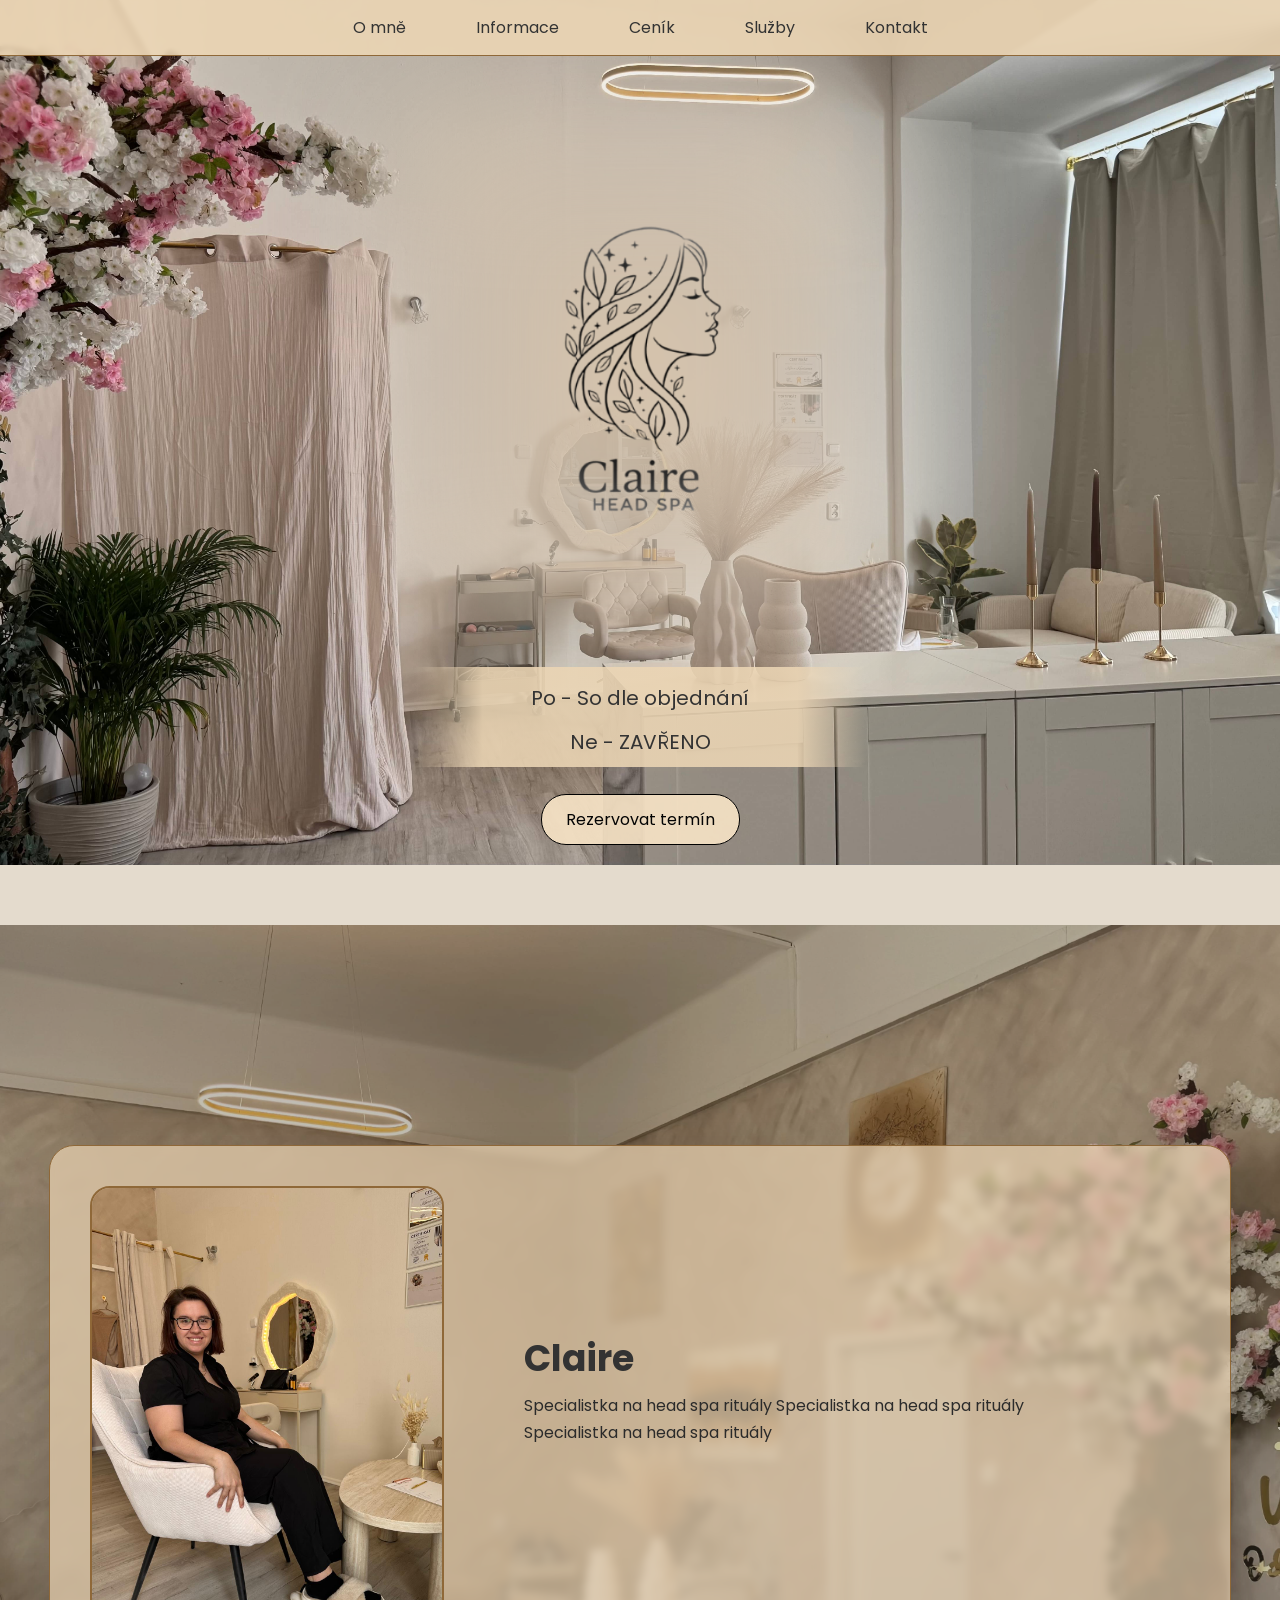
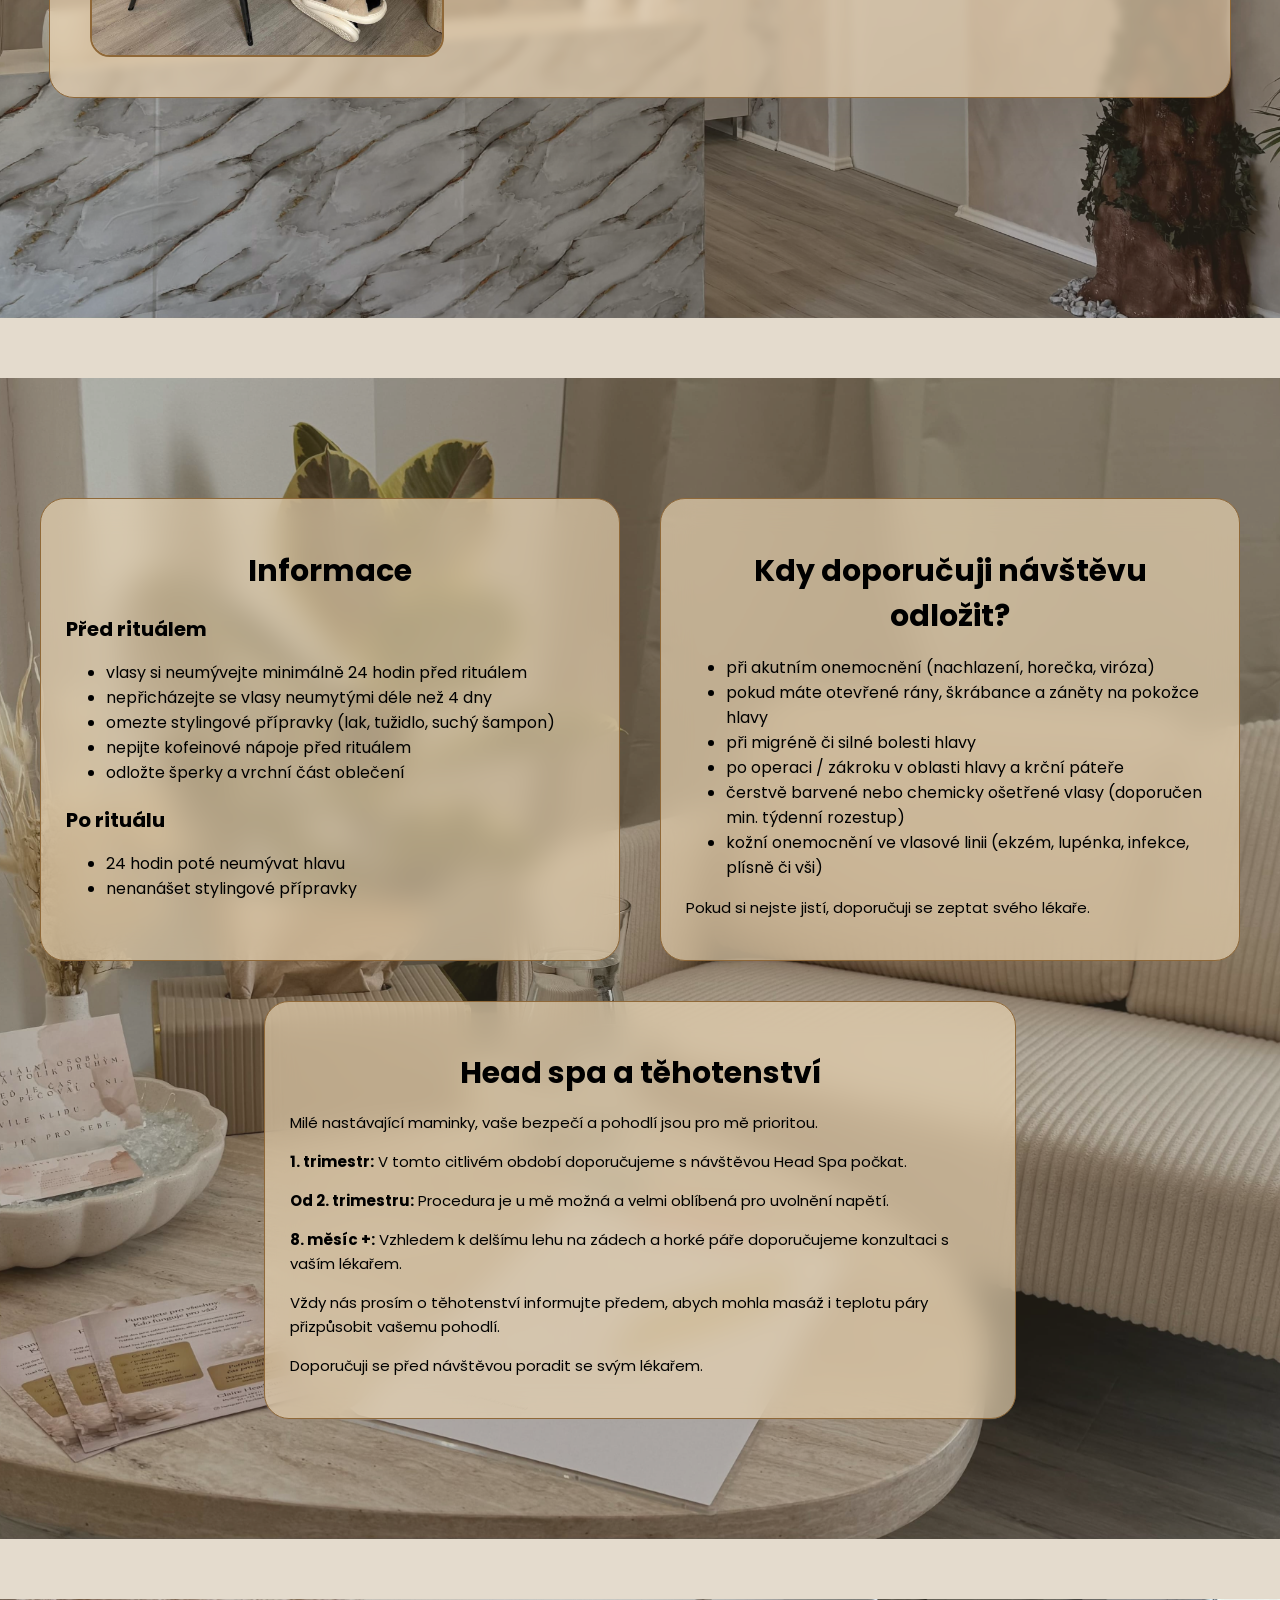
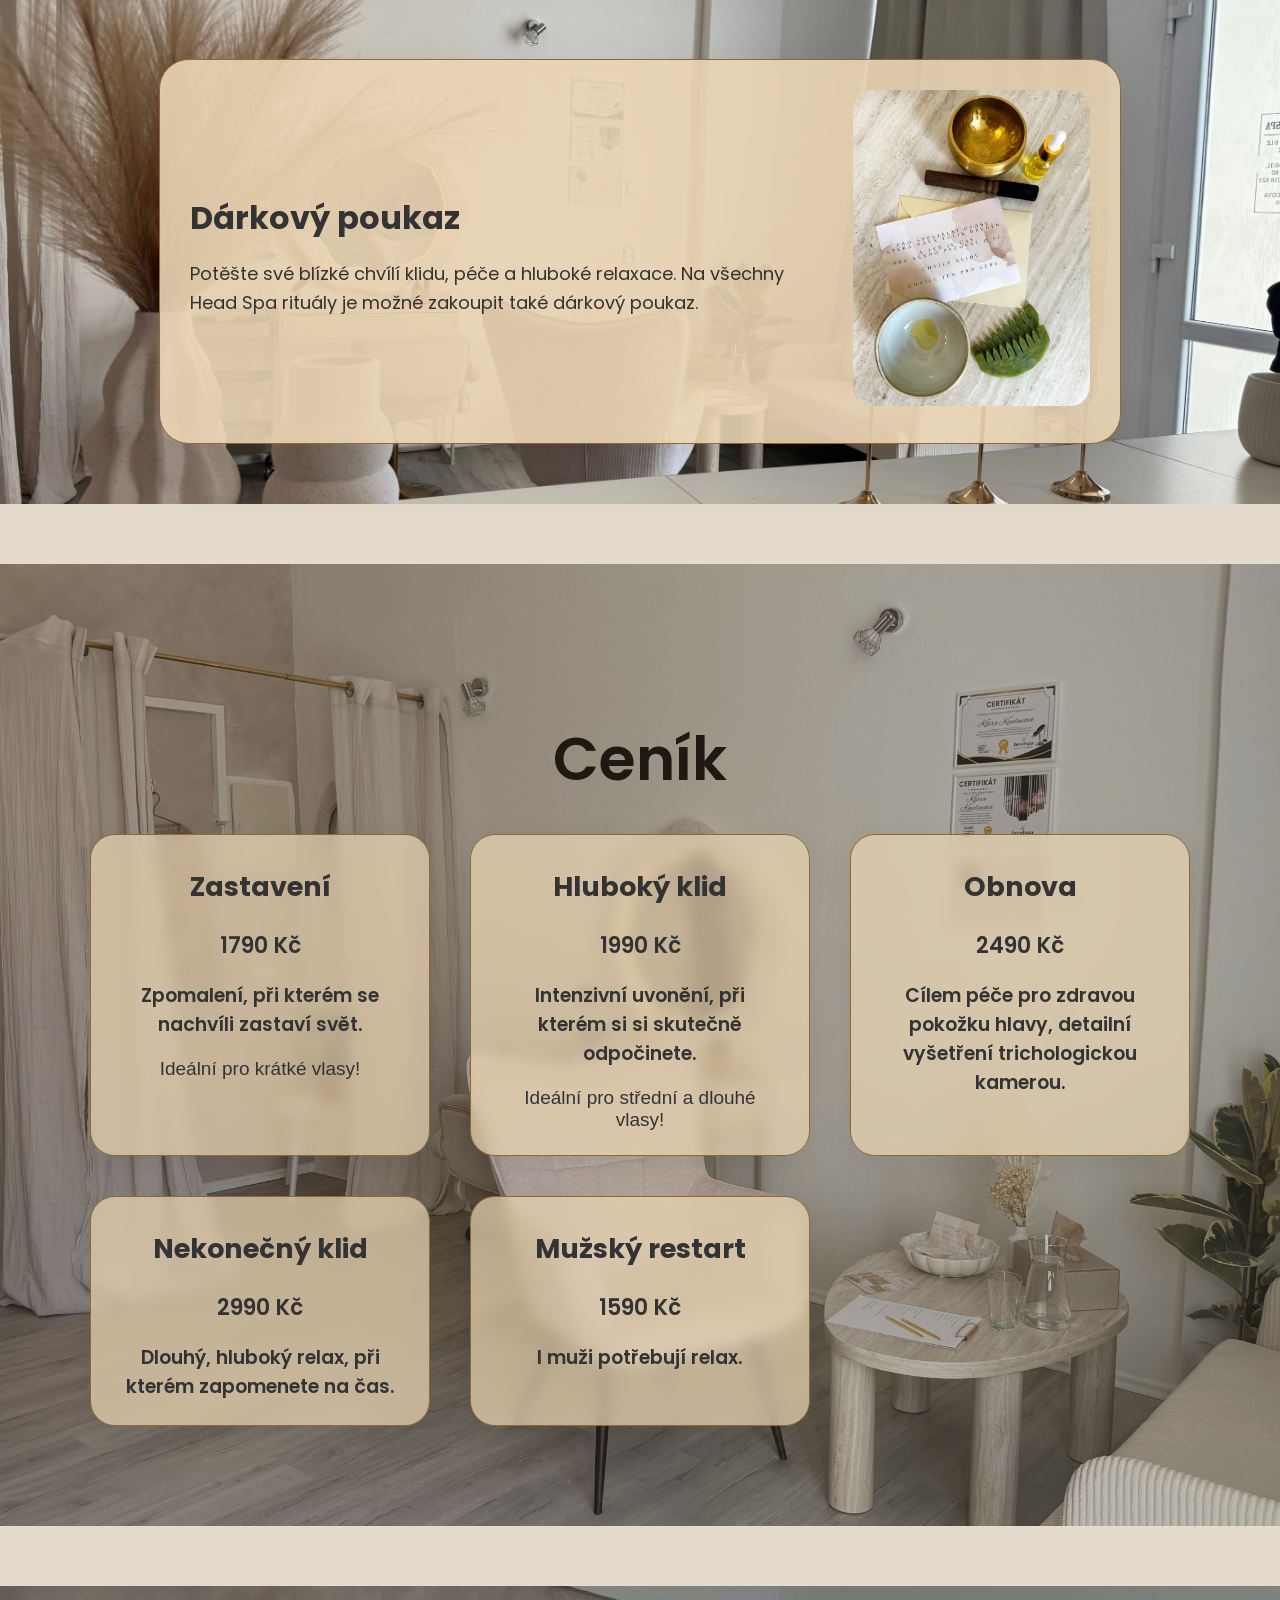
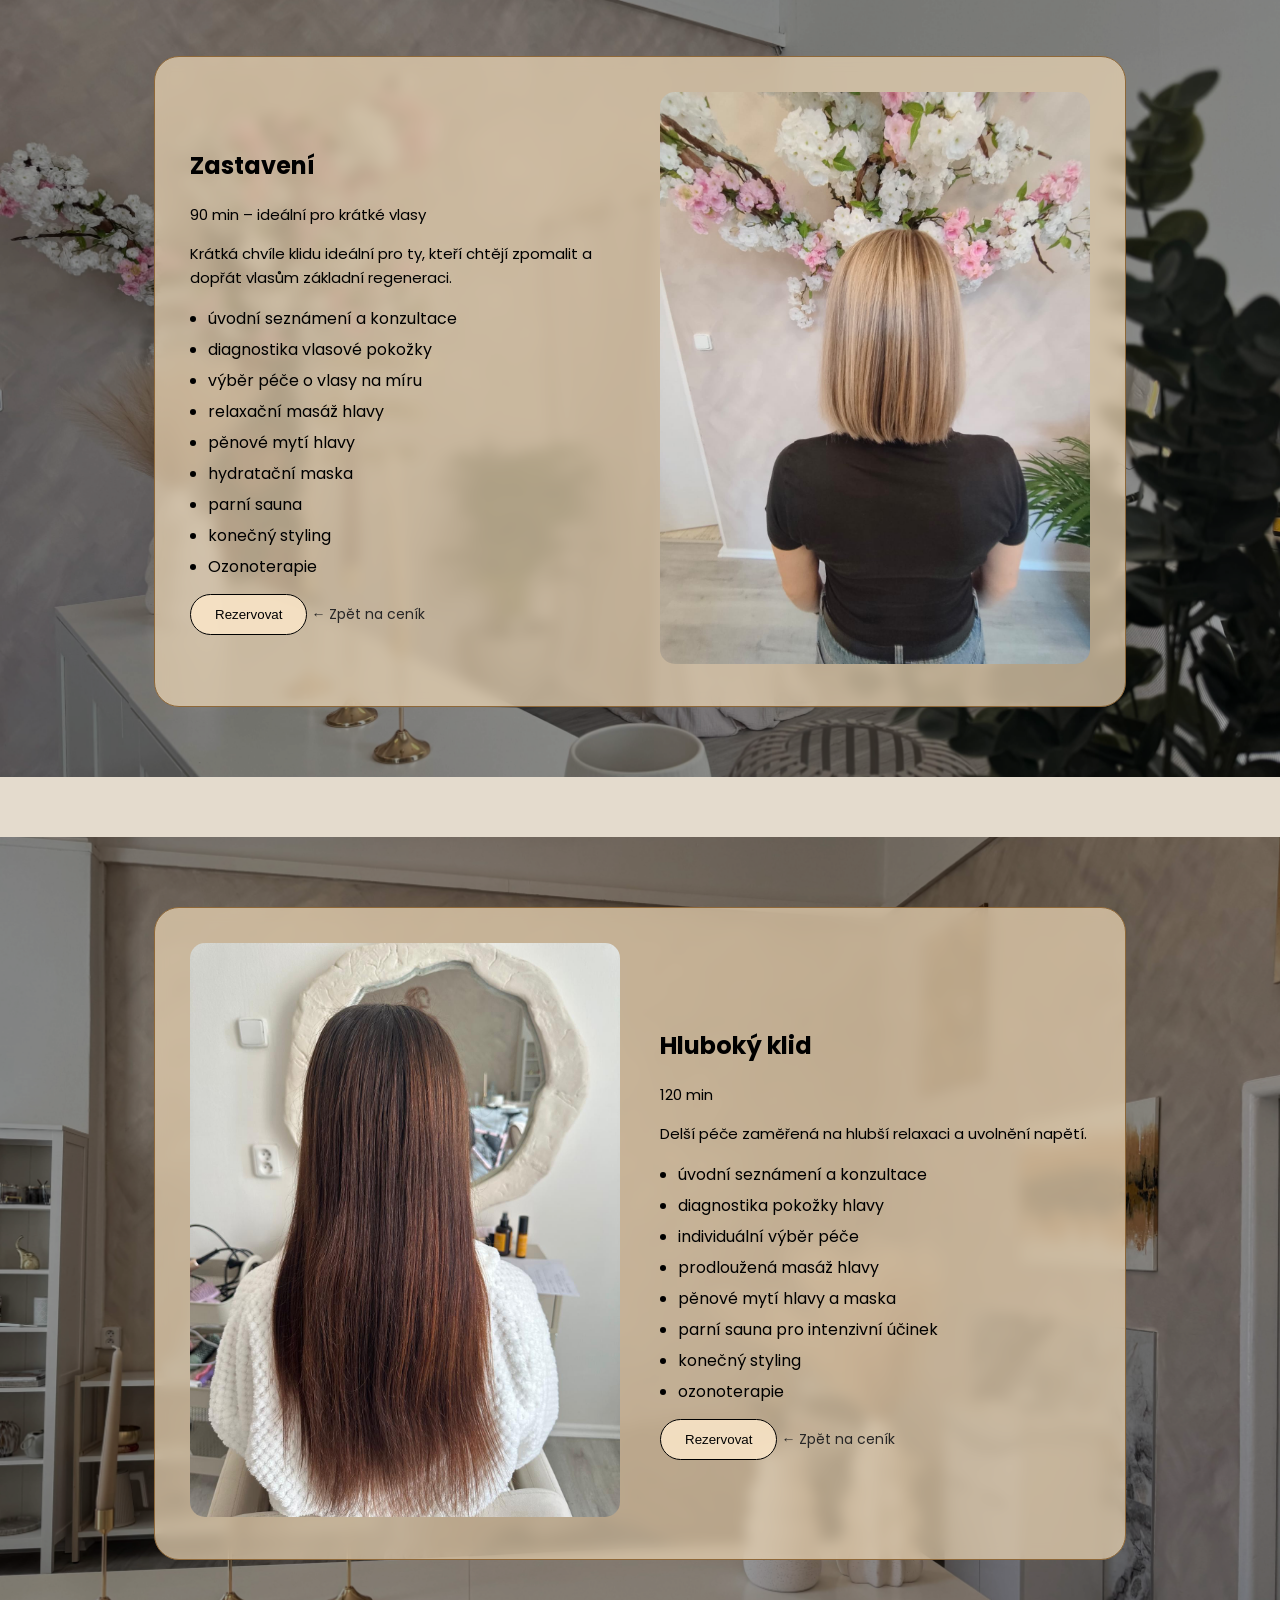
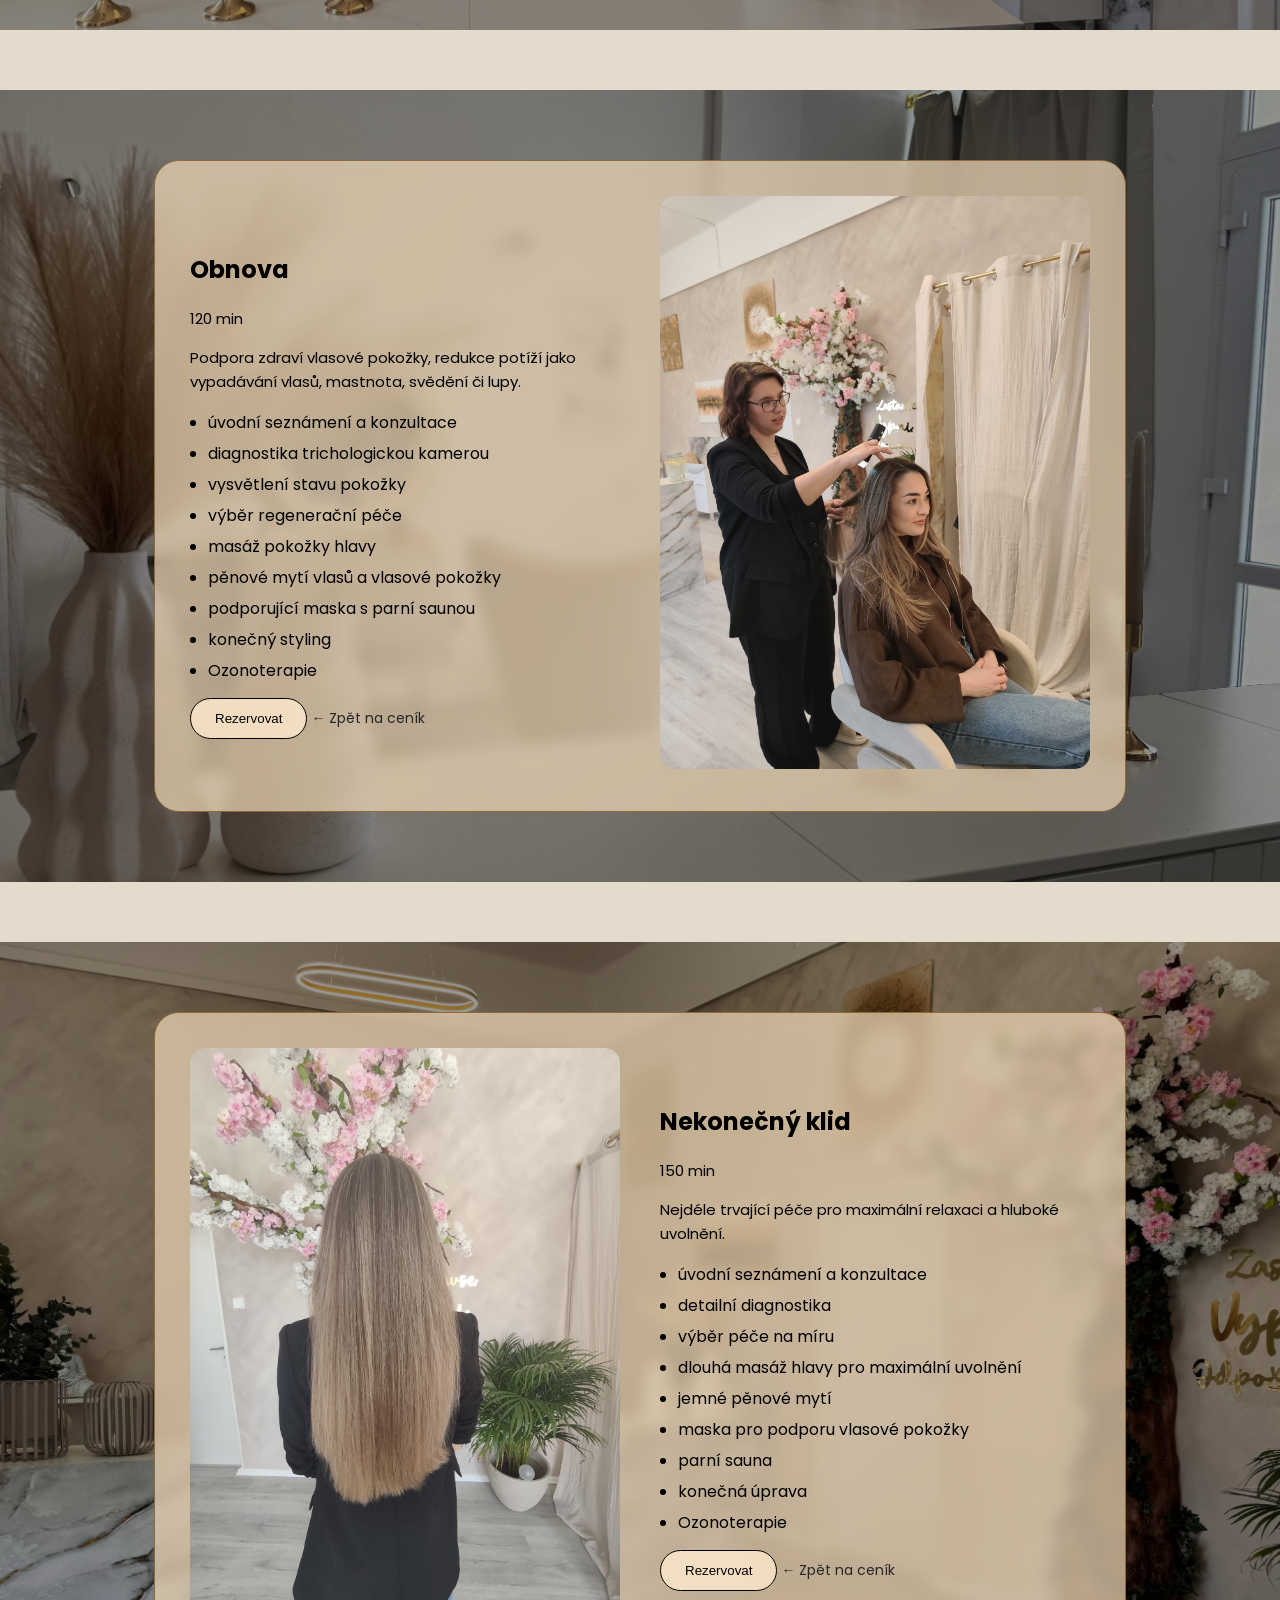
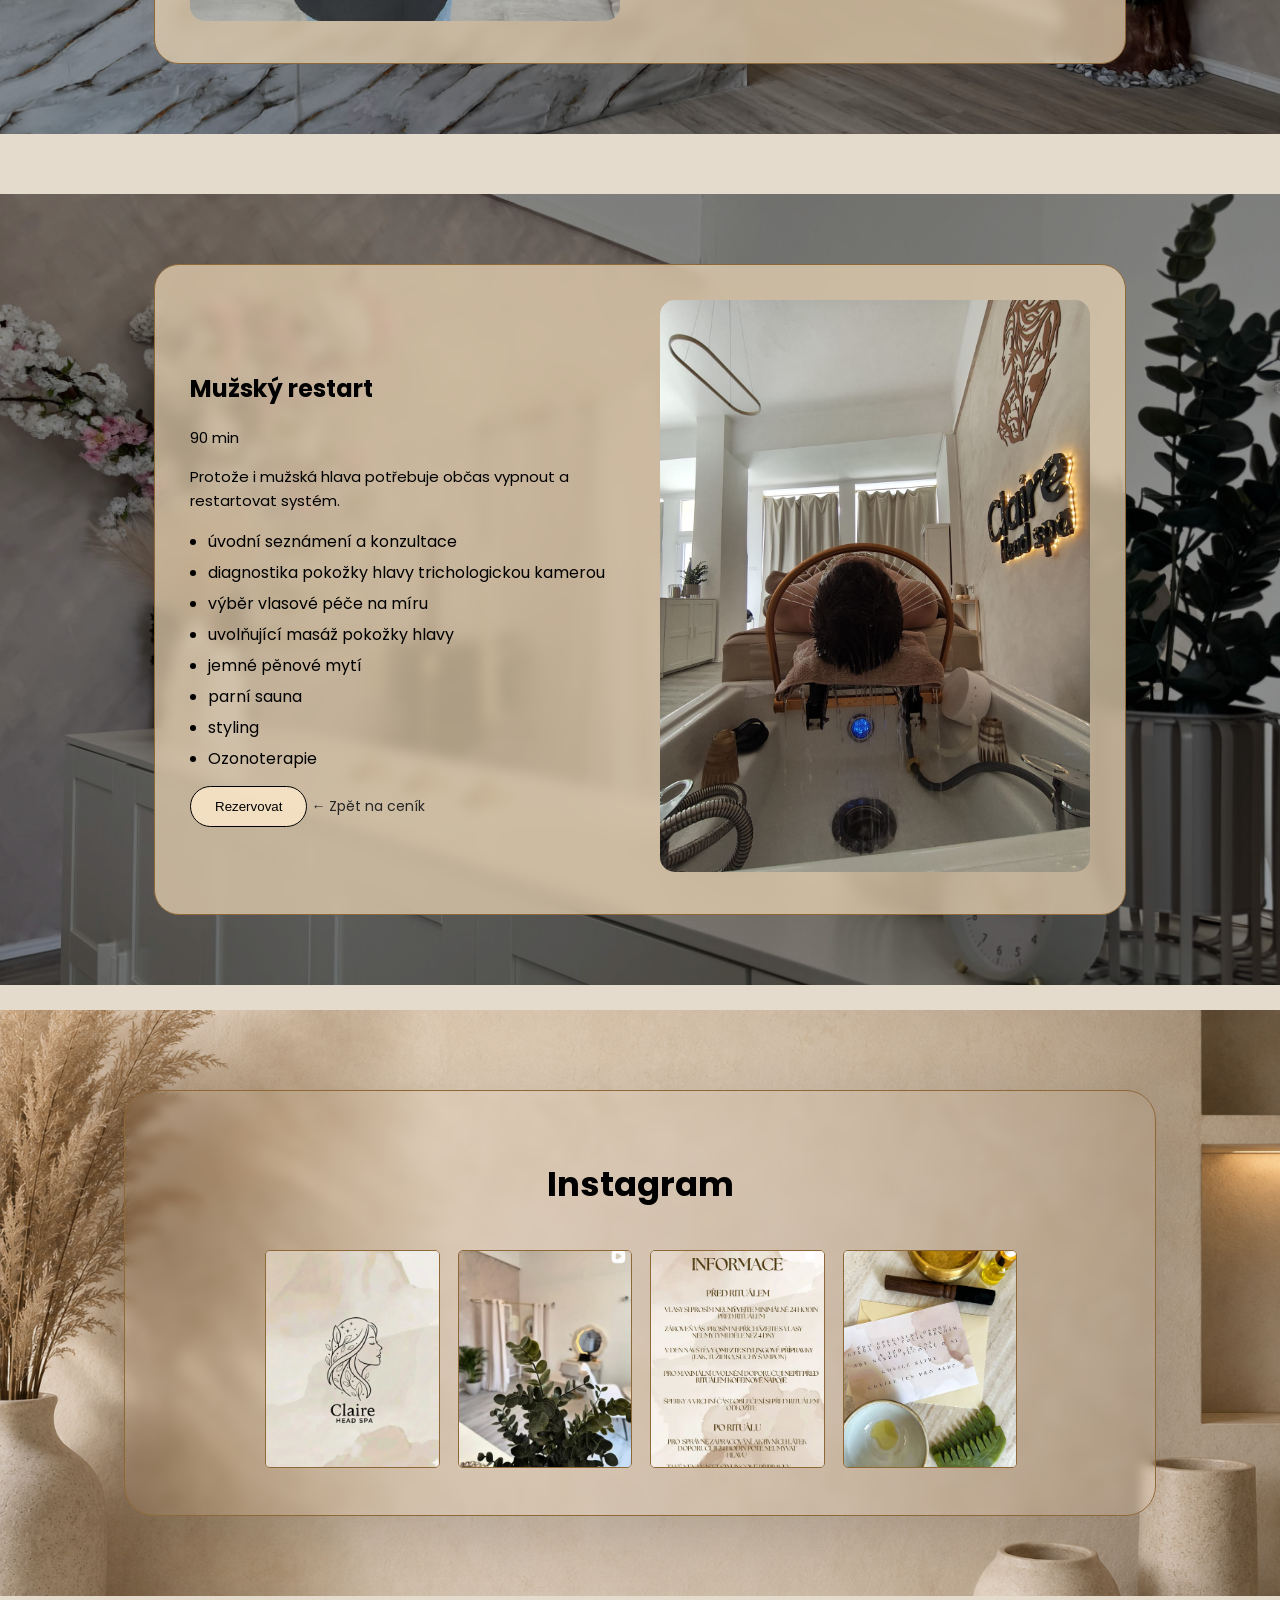
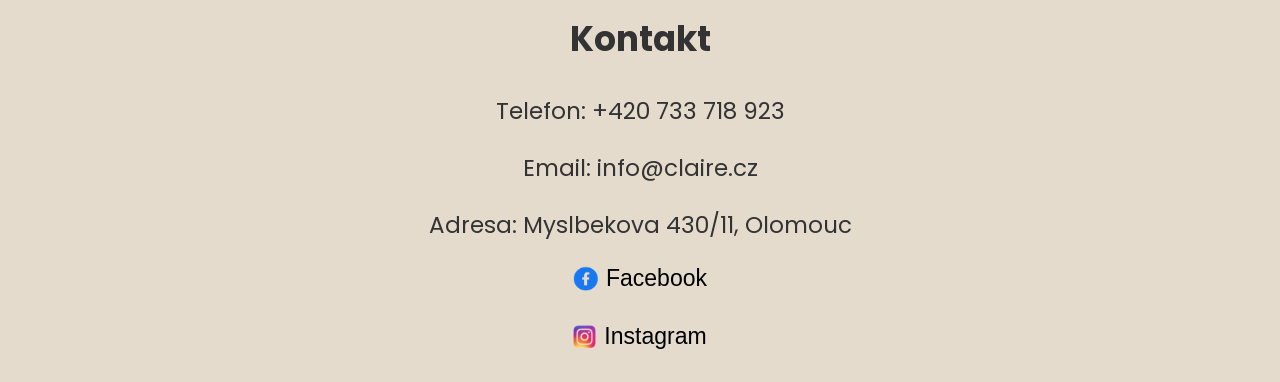
==== commit ba4b20ae: "Add files via upload" ====
--- a/index.html
+++ b/index.html
@@ -74,7 +74,8 @@
 
            <h2>Claire</h2>
            <p>Specialistka na head spa rituály
-            
+            Specialistka na head spa rituály
+            Specialistka na head spa rituály
            </p>
 
            
@@ -159,7 +160,29 @@
     </div>
 
 </section>
-
+<section class="POUKAZ">
+
+    <div class="POUKAZ_BOX">
+
+        <div class="POUKAZ_TEXT">
+
+            <h2>Dárkový poukaz</h2>
+
+            <p>
+                Potěšte své blízké chvílí klidu, péče a hluboké relaxace.
+                Na všechny Head Spa rituály je možné zakoupit také
+                dárkový poukaz.
+            </p>
+
+        </div>
+
+        <div class="POUKAZ_IMAGE">
+            <img src="fotky/pokuaz.jpeg" alt="Dárkový poukaz">
+        </div>
+
+    </div>
+
+</section>
 
   <!--SLUŽBY-->
  <section id="sluzby">
@@ -413,13 +436,44 @@
     </div>
 
 </div>
-
-<!--KONTAKT-->
 <section id="kontakt">
 
-    <!-- 🔥 IG SEKCE -->
-   <!--tady kdyztak vlozit ig-->
-    <!-- 🔥 KONTAKTY -->
+    <!-- INSTAGRAM -->
+    <div class="IG_FEED">
+
+        <div class="IG_FEED_BOX">
+
+            <h2 class="IG_FEED_TITLE">
+                <a href="https://www.instagram.com/claire_head_spa/" target="_blank">
+                    Instagram
+                </a>
+            </h2>
+
+            <div class="IG_GRID">
+
+                <a href="https://www.instagram.com/p/DUapZm1Ar8i/?utm_source=ig_web_copy_link&igsh=MzRlODBiNWFlZA==" target="_blank">
+                    <img src="fotky/ig6.png" alt="">
+                </a>
+
+                <a href="https://www.instagram.com/reel/DW1vfUmAuwf/?utm_source=ig_web_copy_link&igsh=MzRlODBiNWFlZA==" target="_blank">
+                    <img src="fotky/ig9.png.jpg" alt="">
+                </a>
+
+                <a href="https://www.instagram.com/p/DV8w48PAqqt/?utm_source=ig_web_copy_link&igsh=MzRlODBiNWFlZA==" target="_blank">
+                    <img src="fotky/ig7.png" alt="">
+                </a>
+
+                <a href="https://www.instagram.com/p/DWlobAoAiCV/?utm_source=ig_web_copy_link&igsh=MzRlODBiNWFlZA==" target="_blank">
+                    <img src="fotky/ig8.PNG" alt="">
+                </a>
+
+            </div>
+
+        </div>
+
+    </div>
+
+    <!-- KONTAKT -->
     <div class="KONTAKT_INFO">
 
         <h2>Kontakt</h2>
@@ -427,16 +481,19 @@
         <p>Telefon: +420 733 718 923</p>
         <p>Email: info@claire.cz</p>
         <p>Adresa: Myslbekova 430/11, Olomouc</p>
-        
-        <a href="https://www.facebook.com/ClaireHeadspa/" class="fb-link">
-    <img src="fotky/facebook.png" alt="Facebook">
-    Facebook
-</a>
-<p></p>
-<a href="https://www.instagram.com/claire_head_spa?utm_source=ig_web_button_share_sheet&igsh=ZDNlZDc0MzIxNw==" class="ig-link">
-    <img src="fotky/iglogo.png" alt="Instagram">
-    Instagram
-</a>
+
+        <a href="https://www.facebook.com/ClaireHeadspa/" class="fb-link" target="_blank">
+            <img src="fotky/facebook.png" alt="Facebook">
+            Facebook
+        </a>
+
+        <p></p>
+
+        <a href="https://www.instagram.com/claire_head_spa/" class="ig-link" target="_blank">
+            <img src="fotky/iglogo.png" alt="Instagram">
+            Instagram
+        </a>
+
     </div>
 
 </section>
--- a/style.css
+++ b/style.css
@@ -109,58 +109,11 @@
     padding: 120px 0;
 background: url("fotky/IMG_7427 (1).jpg") center/cover no-repeat;
     
-@media (max-width: 768px) {
-
-    .HLAVNÍ_STRÁNKA {
-        padding: 80px 0;
-    }
-
-    .VNITŘEK_HLAVNÍ_STRÁNKY {
-        height: auto;
-        display: flex;
-        flex-direction: column;
-        align-items: center;
-        justify-content: center;
-    }
-
-    .OTEVIRACI_DOBA {
-        position: static;
-        margin-top: 20px;
-        text-align: center;
-        font-size: 16px;
-    }
-
-    .LOGO_WRAP {
-        position: static;
-        transform: none;
-    }
-
-    .LOGO_FIRMY {
-        position: static;
-        transform: none;
-        width: 120px;
-        margin-top: 20px;
-    }
-
-    .KONTENT_HLAVNÍ_STRÁNKY {
-        position: static;
-        margin-top: 20px;
-    }
-
-}
-@media (max-width: 768px) {
-
-    body {
-        overflow-x: hidden;
-    }
-
-    .VNITŘEK_HLAVNÍ_STRÁNKY {
-        width: 95%;
-        max-width: 100%;
-        margin: 0 auto;
-    }
-
-}
+
+
+
+    
+
 }
 .OTEVIRACI_DOBA {
     color: #333;
@@ -288,6 +241,66 @@
     background: rgba(196, 170, 128, 0.9);
 }
 /*KONEC HLAVNÍ STRÁNKY*/
+/* =========================
+   DÁRKOVÝ POUKAZ
+========================= */
+
+.POUKAZ {
+    padding: 60px 20px;
+
+    position: relative;
+
+    background: url("fotky/IMG_7431.jpg") center/cover no-repeat;
+}
+
+.POUKAZ_BOX {
+    position: relative;
+    z-index: 2;
+
+    max-width: 900px;
+
+    margin: auto;
+
+    display: flex;
+    align-items: center;
+    gap: 40px;
+
+    padding: 30px;
+
+    border-radius: 30px;
+
+    background: rgba(235, 213, 180, 0.897);
+
+    
+
+    border: 1px solid #8f6838;
+
+    box-shadow: 0 20px 60px rgba(0,0,0,0.15);
+}
+
+.POUKAZ_TEXT h2 {
+    font-size: 32px;
+    margin-bottom: 15px;
+}
+
+.POUKAZ_TEXT p {
+    font-size: 18px;
+    line-height: 1.6;
+}
+
+.POUKAZ_IMAGE img {
+    width: 100%;
+    max-width: 420px;
+
+    border-radius: 20px;
+
+    object-fit: cover;
+}
+
+/* =========================
+   MOBILE
+========================= */
+
 
 /*ZAČÁTEK O MNĚ*/
 /* ===== O MNĚ ===== */
@@ -332,16 +345,7 @@
 .O_MNE_FOTKA:hover {
     transform: scale(1.1);
 }
-@media (max-width: 768px) {
-
-    .O_MNE_FOTKA {
-        width: 100%;
-        max-width: 300px;
-        height: 300px;
-        object-fit: cover; /* 🔥 fix deformace */
-    }
-
-}
+
 /* text */
 .O_MNE_INFO {
     max-width: 500px;
@@ -457,11 +461,7 @@
     font-size: 15px;
     line-height: 1.6;
 }
-@media (max-width: 768px) {
-    .INFO_GRID {
-        grid-template-columns: 1fr;
-    }
-}
+
 /*ZAČÁTEK CENÍKU*/
 #sluzby {
     padding: 100px 20px;
@@ -523,6 +523,7 @@
     cursor: pointer;
     font-weight: 500;
     text-decoration: none;
+     border: 1.2px solid #8f6838;
 }
 
 .SLUŽBA_BOX:hover {
@@ -545,11 +546,9 @@
 
 
 /* mobil */
-@media (max-width: 768px) {
-    .SLUŽBY_VŠECHNY {
-        grid-template-columns: 1fr;
-    }
-}
+
+    
+
 /*KOENC CENÍKU*/
 #relaxacni {
     background: url("fotky/IMG_7433.jpg") center/cover no-repeat;
@@ -648,14 +647,6 @@
     text-decoration: none;
 }
 
-/* mobil */
-@media (max-width: 768px) {
-    .DETAIL_BOX {
-        flex-direction: column;
-        text-align: center;
-    }
-}
-
 /* 🔥 IG BACKGROUND SEKCE */
 .IG_SECTION {
     position: relative;
@@ -717,15 +708,15 @@
 /* 🔥 KONTAKT POD TÍM */
 .KONTAKT_INFO {
     text-align: center;
-    margin-top: 60px;
-    font-size:17px ;
+    margin-top: -10px;
+    font-size:23px ;
 }
 .KONTAKT_INFO a {
     text-decoration: none; /* pryč podtržení */
     color: #000000; /* tvoje brand barva */
     font-weight: 500;
     transition: 0.3s;
-    font-size: 20px;
+    font-size: 23px;
 }
 
 .KONTAKT_INFO a:hover {
@@ -733,7 +724,7 @@
 }
 .IG_TITLE {
     text-align: center;
-    font-size: 30px;
+    font-size: 35px;
     font-weight: 600;
     color: white;
     letter-spacing: 1px;
@@ -766,9 +757,7 @@
     transition: 0.3s;
 }
 
-.fb-link:hover img {
-    transform: scale(1.1);
-}
+
 /* 🔥 hover NA CELÝ ELEMENT */
 .fb-link:hover {
     transform: scale(1.2);
@@ -801,11 +790,6 @@
     transform: scale(1.1);
 }
 
-@media (max-width: 768px) {
-    .IG {
-        grid-template-columns: repeat(2, 1fr);
-    }
-}
 .RESERVIO_POPUP {
     position: fixed;
     inset: 0;
@@ -848,31 +832,101 @@
 body {
     overflow-x: hidden;
 }
-
+/* =========================
+   INSTAGRAM FEED
+========================= */
+
+.IG_FEED {
+    padding: 80px 20px;
+
+    background: rgba(235, 213, 180, 0.35);
+  background: url("fotky/ChatGPT Image 9. 5. 2026 21_34_43.png") center/cover no-repeat;
+    text-align: center;
+}
+
+.IG_FEED_TITLE {
+    font-size: 34px;
+    margin-bottom: 40px;
+}
+.IG_FEED_TITLE a {
+    text-decoration: none;
+    color: #000000;
+
+    transition: 0.3s;
+}
+.IG_FEED_TITLE a:hover {
+    color: #664a25;
+}
+.IG_GRID {
+    display: grid;
+    grid-template-columns: repeat(4, 1fr);
+
+    gap: 20px;
+
+    max-width: 750px;
+    margin: auto;
+}
+
+.IG_GRID img {
+    width: 100%;
+    aspect-ratio: 4 / 5;
+
+    object-fit: cover;
+
+    border-radius: 5px;
+ border: 1.5px solid #8f6838;
+    transition: 0.3s ease;
+}
+.IG_FEED_BOX {
+    max-width: 950px;
+
+    margin: auto;
+
+    padding: 40px;
+
+    border-radius: 30px;
+
+    background: rgba(221, 199, 164, 0);
+
+    backdrop-filter: blur(5px);
+
+    border: 1px solid #8f6838;
+
+    box-shadow: 0 20px 60px rgba(0,0,0,0.15);
+}
+.IG_GRID img:hover {
+    transform: scale(1.03);
+}
 @media (max-width: 768px) {
-.HLAVNÍ_STRÁNKA {
-    padding: 90px 0 40px;
-}
+
+    body {
+        overflow-x: hidden;
+    }
+
+    /* HERO */
+
+    .HLAVNÍ_STRÁNKA {
+        padding: 90px 0 40px;
+        overflow: hidden;
+    }
+
     .VNITŘEK_HLAVNÍ_STRÁNKY {
-    width: 100%;
-    height: auto;
-    min-height: 80vh;
-
-    display: flex;
-    flex-direction: column;
-    justify-content: center;
-    align-items: center;
-
-    position: relative;
-}
-
-    .OTEVIRACI_DOBA {
-        position: static;
-        text-align: center;
-        margin-top: 20px;
-    }
-
-    .LOGO_FIRMY {
+        width: 95%;
+        max-width: 100%;
+
+        min-height: 80vh;
+
+        margin: 0 auto;
+
+        display: flex;
+        flex-direction: column;
+        align-items: center;
+        justify-content: center;
+
+        position: relative;
+    }
+
+    .LOGO_WRAP {
     position: relative;
 
     top: auto;
@@ -880,26 +934,94 @@
 
     transform: none;
 
-    width: 120px;
-}
-.LOGO_WRAP::after {
+    margin-bottom: 0px;
+}
+
+    .LOGO_WRAP::after {
+        width: 280px;
+        height: 280px;
+
+        top: 50%;
+        left: 50%;
+
+        transform: translate(-50%, -50%);
+
+        filter: blur(50px);
+    }
+
+    .LOGO_FIRMY {
+        position: relative;
+
+        top: auto;
+        left: auto;
+
+        transform: none;
+
+        width: 120px;
+
+        margin-top: 20px;
+    }
+
+    .KONTENT_HLAVNÍ_STRÁNKY {
+        position: relative;
+
+        bottom: auto;
+        left: auto;
+
+        transform: none;
+
+        width: 100%;
+
+        display: flex;
+        flex-direction: column;
+        align-items: center;
+
+        margin-top: 180px;
+    }
+
+    .OTEVIRACI_DOBA {
+    position: relative;
+
+    text-align: center;
+
+    font-size: 17px;
+    line-height: 1.5;
+
+    margin-top: 0;
+    margin-bottom: 25px;
+
+    z-index: 2;
+}
+.OTEVIRACI_DOBA::before {
+    content: "";
+
+    position: absolute;
+
+    top: 50%;
+    left: 50%;
+
+    transform: translate(-50%, -50%);
+
     width: 280px;
-    height: 280px;
-
-    filter: blur(50px);
-}
-    .KONTENT_HLAVNÍ_STRÁNKY {
-    position: relative;
-
-    bottom: auto;
-    left: auto;
-
-    transform: none;
-
-    width: 100%;
-
-    margin-top: 20px;
-}
+    height: 90px;
+
+    background: linear-gradient(
+    90deg,
+    rgba(235, 213, 180, 0) 0%,
+    rgba(235, 213, 180, 0.89) 15%,
+    rgba(235, 213, 180, 0.877) 85%,
+    rgba(235, 213, 180, 0) 100%
+    );
+
+
+    z-index: -1;
+}
+    .btn {
+        padding: 12px 22px;
+        font-size: 15px;
+    }
+
+    /* ABOUT */
 
     .O_MNE_RAMECEK {
         flex-direction: column;
@@ -909,12 +1031,32 @@
 
     .O_MNE_FOTKA {
         width: 100%;
-        max-width: 280px;
+        max-width: 300px;
+
+        height: 300px;
+        object-fit: cover;
     }
 
     .O_MNE_INFO {
         align-items: center;
-    }
+        margin-top: -40px;
+    }
+
+    /* INFO */
+
+    .INFO_GRID {
+    display: grid;
+    grid-template-columns: 1fr;
+
+    width: 100%;
+}
+.INFO_GRID {
+    display: grid;
+    grid-template-columns: 1fr;
+
+    width: 100%;
+}
+    /* SLUŽBY */
 
     .SLUŽBY_VŠECHNY {
         grid-template-columns: 1fr;
@@ -925,6 +1067,8 @@
         text-align: center;
     }
 
+    /* IG */
+
     .IG {
         grid-template-columns: repeat(2, 1fr);
     }
@@ -933,43 +1077,89 @@
         width: 100%;
     }
 
-    .RESERVIO_BOX {
-        height: 80vh;
-    }
-     nav {
+    /* NAV */
+
+    nav {
         gap: 10px;
-        flex-wrap: wrap; /* 🔥 DŮLEŽITÉ */
+        flex-wrap: wrap;
+
         padding: 10px 5px;
+        width: 100%;
+    
     }
 
     nav a {
         margin: 5px;
         font-size: 14px;
     }
-.dropdown-menu {
-    display: flex;
-    flex-direction: column; /* 🔥 pod sebe */
-    align-items: center;
-    gap: 10px;
-}
-.LOGO_WRAP {
-    position: relative;
-
-    top: auto;
-    left: auto;
-
+
+    .dropdown-menu {
+        display: flex;
+        flex-direction: column;
+        align-items: center;
+        gap: 10px;
+    }
+
+    /* POPUP */
+
+    .RESERVIO_BOX {
+        height: 80vh;
+    }
+    .INFO_CARD:nth-child(3) {
+    grid-column: span 1;
+}
+.IG_GRID {
+    grid-template-columns: repeat(2, 1fr);
+
+    gap: 20px;
+}
+.IG_GRID img {
+    width: 100%;
+
+    max-width: 130px;
+
+    margin: auto;
+
+    display: block;
+}
+.KONTAKT_INFO p {
+    font-size: 17px;
+}
+.fb-link img,
+.ig-link img {
+    width: 20px;
+    height: 20px;
+}
+.fb-link,
+.ig-link {
+    font-size: 19px !important;
+}
+.POUKAZ_BOX {
+        flex-direction: column;
+
+        text-align: center;
+
+        gap: 30px;
+
+        padding: 25px;
+    }
+
+    .POUKAZ_TEXT h2 {
+        font-size: 34px;
+    }
+
+    .POUKAZ_TEXT p {
+        font-size: 15px;
+    }
+    .O_MNE_FOTKA:hover,
+.IG_GRID img:hover,
+.LOGO_FIRMY:hover,
+.SLUŽBA_BOX:hover,
+.btn:hover,
+.fb-link:hover,
+.ig-link:hover {
     transform: none;
-
-    margin-bottom: 40px;
-}
-.OTEVIRACI_DOBA {
-    margin-top: 0;
-    margin-bottom: 15px;
-
-    font-size: 16px;
-}
-.btn {
-    padding: 12px 22px;
-    font-size: 15px;
-}
-}
+    box-shadow: none;
+    filter: none;
+}
+}
